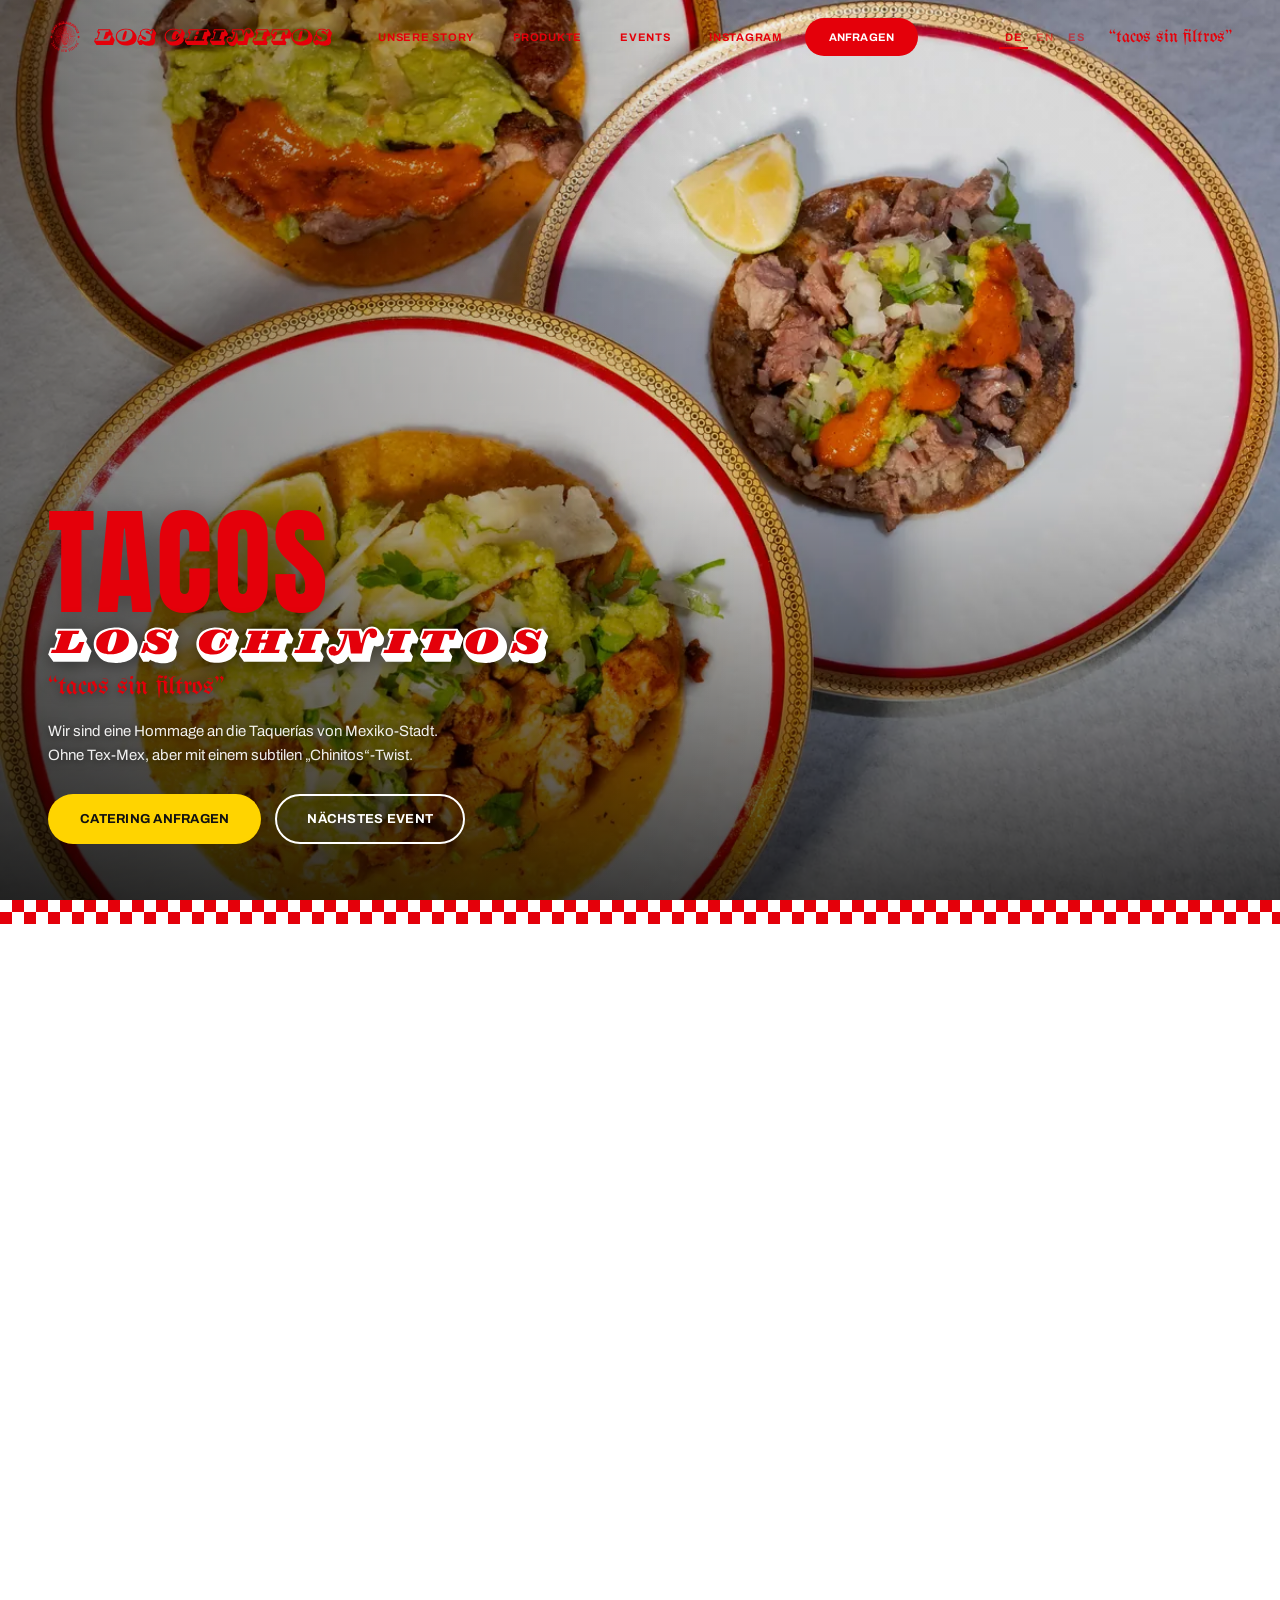
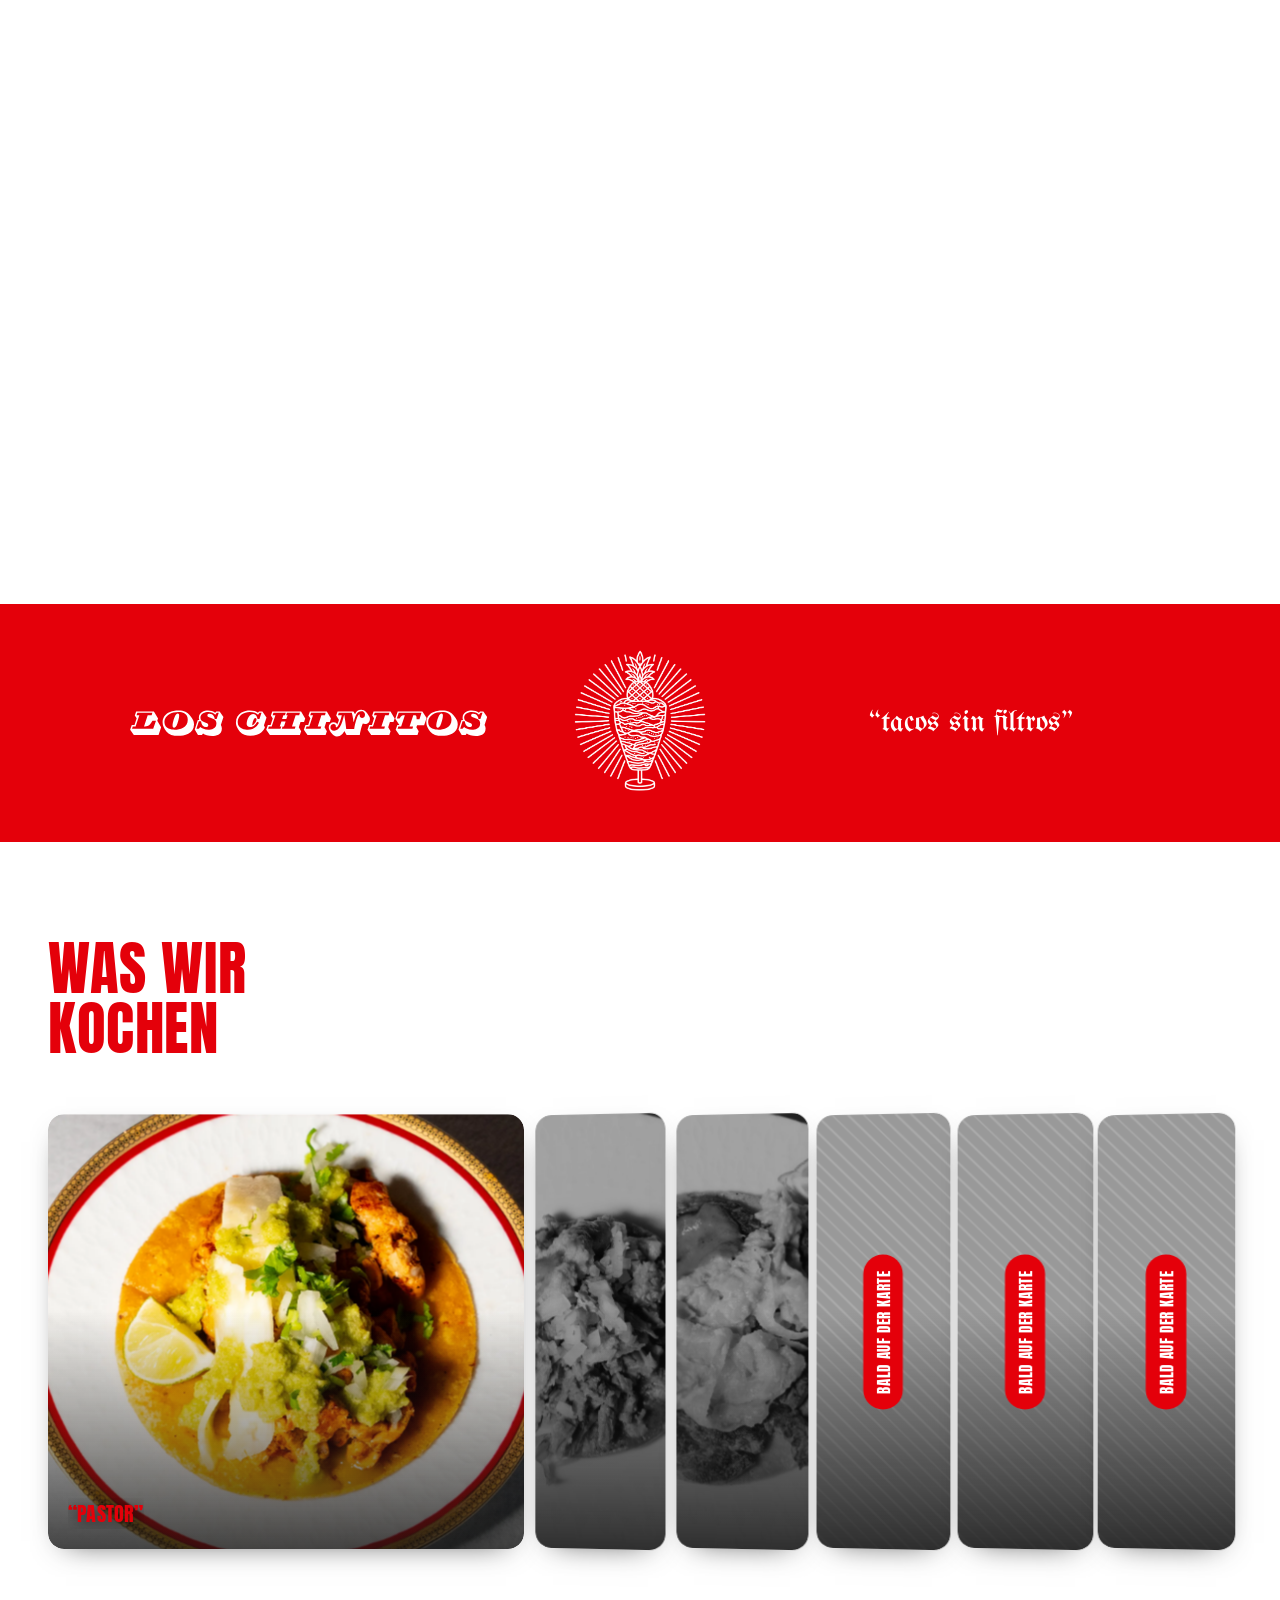
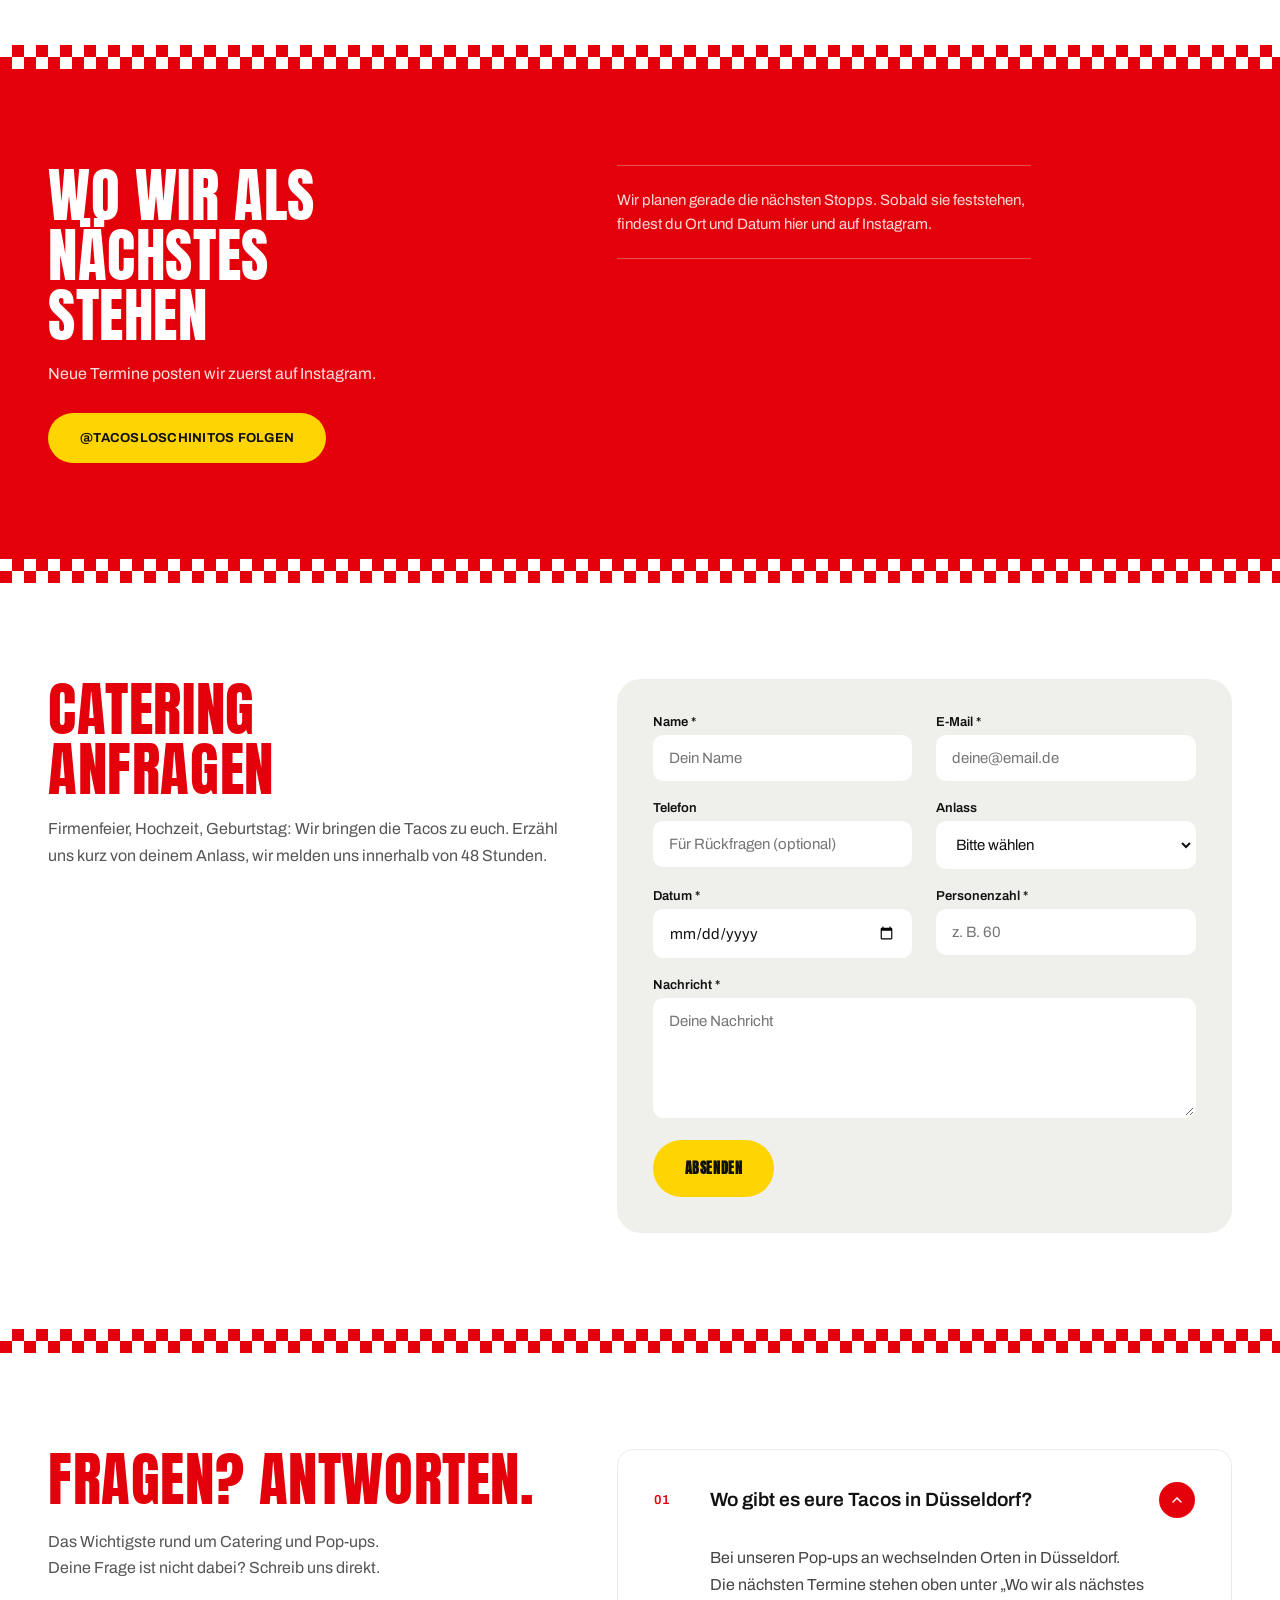
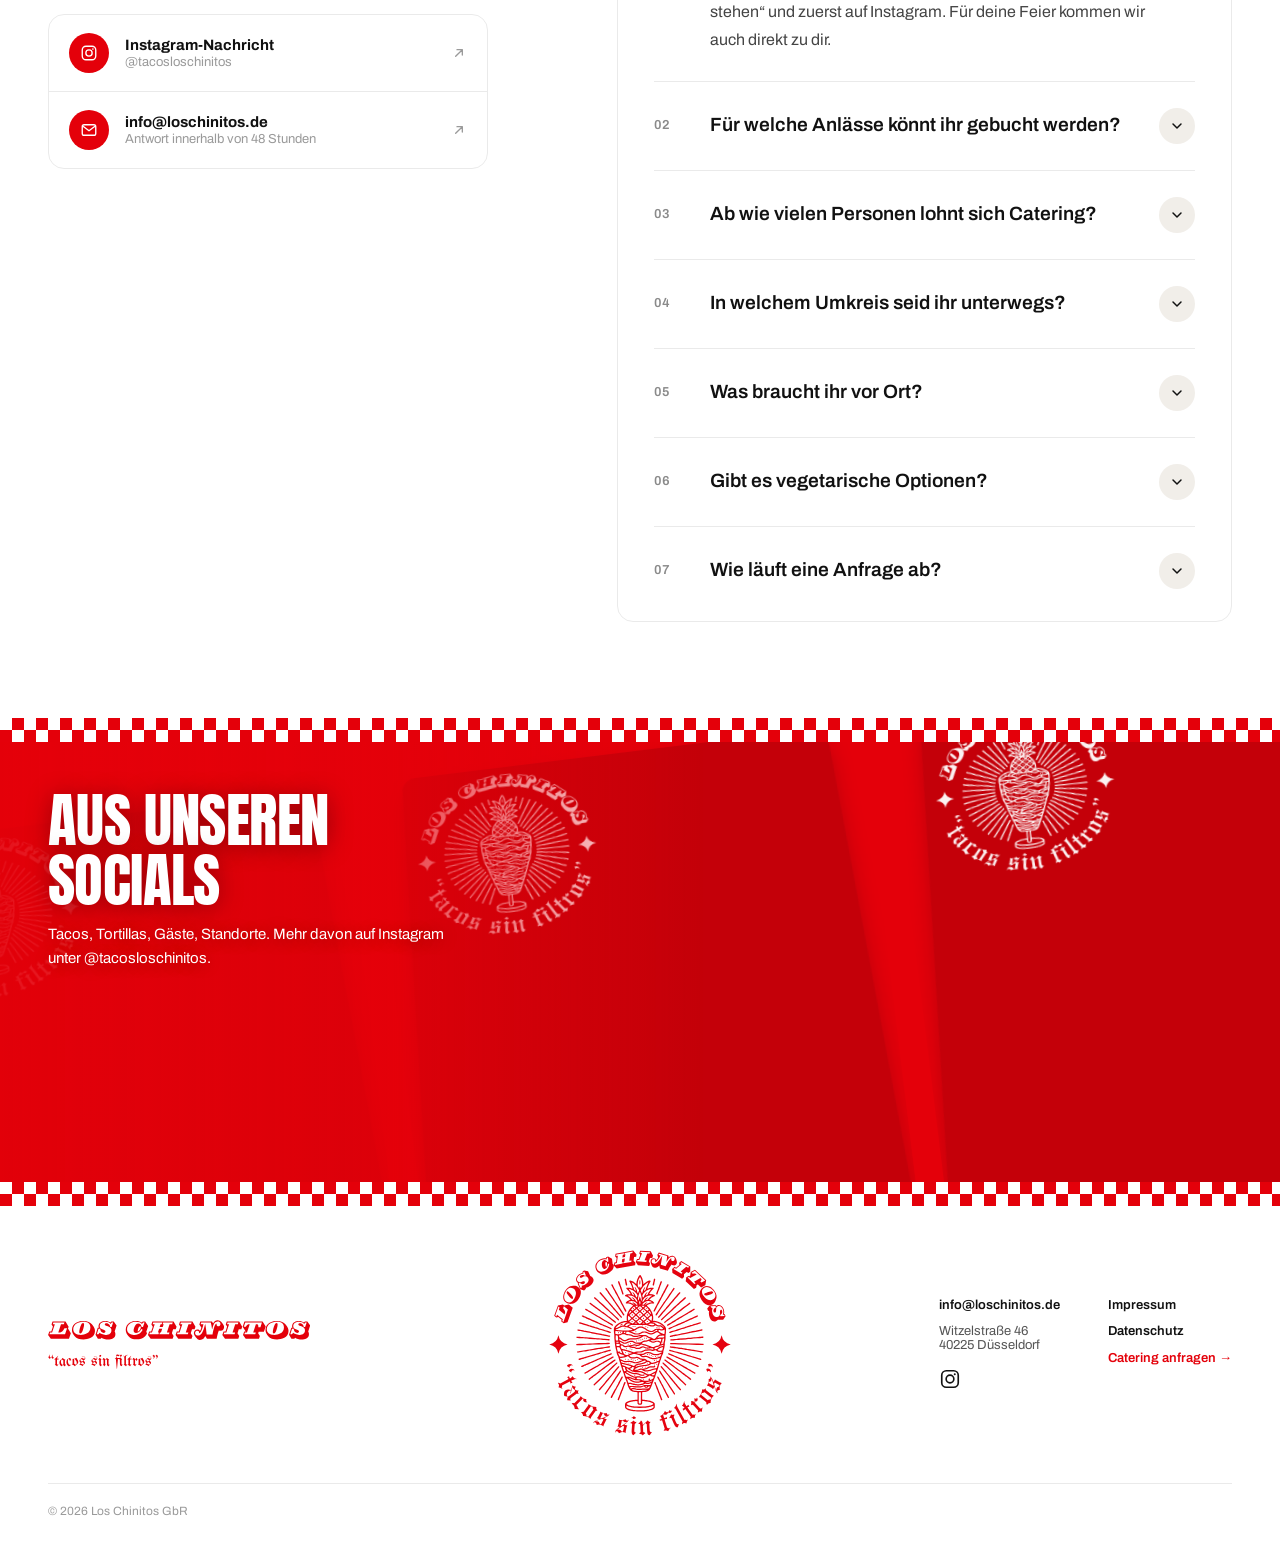
==== index.html @ fe1423bf "Taco photo hero and gallery, live events and Instagram, privacy, SEO and EN/ES pages - Hero video re" ====
<!DOCTYPE html>
<html lang="de" data-page-lang="de">
<head>
<meta charset="UTF-8" />
<meta name="viewport" content="width=device-width, initial-scale=1.0" />
<title>Tacos in Düsseldorf — Los Chinitos | Pop-ups &amp; Catering</title>
<meta name="description" content="Tacos in Düsseldorf, inspiriert von den Taquerías in Mexiko-Stadt: Los Chinitos bringt Pastor, Suadero und Ribeye Gaonera zu Pop-ups und auf deine Feier. Ohne Tex-Mex. Jetzt Catering anfragen." />

<link rel="icon" type="image/svg+xml" href="logo-icon.svg" />
<link rel="icon" type="image/png" sizes="32x32" href="favicon-32.png" />
<link rel="apple-touch-icon" sizes="180x180" href="apple-touch-icon.png" />
<meta name="theme-color" content="#E4000A" />
<link rel="canonical" href="https://loschinitos.de/" />
<link rel="alternate" hreflang="de" href="https://loschinitos.de/" />
<link rel="alternate" hreflang="en" href="https://loschinitos.de/en/" />
<link rel="alternate" hreflang="es" href="https://loschinitos.de/es/" />
<link rel="alternate" hreflang="x-default" href="https://loschinitos.de/" />

<meta property="og:type" content="website" />
<meta property="og:locale" content="de_DE" />
<meta property="og:site_name" content="Los Chinitos" />
<meta property="og:title" content="Tacos in Düsseldorf — Los Chinitos | Pop-ups &amp; Catering" />
<meta property="og:description" content="Tacos in Düsseldorf, inspiriert von den Taquerías in Mexiko-Stadt: Los Chinitos bringt Pastor, Suadero und Ribeye Gaonera zu Pop-ups und auf deine Feier. Ohne Tex-Mex. Jetzt Catering anfragen." />
<meta property="og:url" content="https://loschinitos.de/" />
<meta property="og:image" content="https://loschinitos.de/og-image.png" />
<meta property="og:image:width" content="1200" />
<meta property="og:image:height" content="630" />
<meta property="og:image:alt" content="Los Chinitos — Emblem und Schriftzug auf Rot" />
<meta name="twitter:card" content="summary_large_image" />

<link rel="stylesheet" href="css/style.css" />
<script type="application/ld+json">
{
 "@context": "https://schema.org",
 "@type": [
  "Organization",
  "FoodEstablishment"
 ],
 "@id": "https://loschinitos.de/#org",
 "name": "Los Chinitos",
 "legalName": "Los Chinitos GbR",
 "slogan": "tacos sin filtros",
 "description": "Tacos in Düsseldorf, inspiriert von den Taquerías in Mexiko-Stadt. Los Chinitos macht Taco-Pop-ups an wechselnden Orten in Düsseldorf und Catering für Firmenfeiern, Hochzeiten und Geburtstage. Ohne Tex-Mex, mit einem subtilen „Chinitos“-Twist. Auf der Karte: Tacos al Pastor, Suadero und Ribeye Gaonera.",
 "url": "https://loschinitos.de/",
 "logo": "https://loschinitos.de/logo-emblem.png",
 "image": "https://loschinitos.de/og-image.png",
 "email": "info@loschinitos.de",
 "address": {
  "@type": "PostalAddress",
  "addressLocality": "Düsseldorf",
  "addressRegion": "NRW",
  "addressCountry": "DE"
 },
 "areaServed": {
  "@type": "City",
  "name": "Düsseldorf"
 },
 "knowsAbout": [
  "Tacos",
  "Tacos al Pastor",
  "Suadero",
  "Mexikanisches Essen",
  "Mexikanisches Street Food",
  "Taco-Catering",
  "Catering in Düsseldorf"
 ],
 "sameAs": [
  "https://www.instagram.com/tacosloschinitos/"
 ],
 "founder": [
  {
   "@type": "Person",
   "name": "Linh Tuan Tran"
  },
  {
   "@type": "Person",
   "name": "Mazlum Lale"
  },
  {
   "@type": "Person",
   "name": "Thanh-Ton Pham"
  }
 ],
 "servesCuisine": [
  "Mexikanisch",
  "Tacos",
  "Street Food"
 ]
}
</script>
<script type="application/ld+json">
{
 "@context": "https://schema.org",
 "@type": "FAQPage",
 "mainEntity": [
  {
   "@type": "Question",
   "name": "Wo gibt es eure Tacos in Düsseldorf?",
   "acceptedAnswer": {
    "@type": "Answer",
    "text": "Bei unseren Pop-ups an wechselnden Orten in Düsseldorf. Die nächsten Termine stehen oben unter „Wo wir als nächstes stehen“ und zuerst auf Instagram. Für deine Feier kommen wir auch direkt zu dir."
   }
  },
  {
   "@type": "Question",
   "name": "Für welche Anlässe könnt ihr gebucht werden?",
   "acceptedAnswer": {
    "@type": "Answer",
    "text": "Firmenfeiern, Hochzeiten, Geburtstage, Festivals und private Feiern. Erzähl uns, was du planst, und wir schauen, welches Format am besten dazu passt."
   }
  },
  {
   "@type": "Question",
   "name": "Ab wie vielen Personen lohnt sich Catering?",
   "acceptedAnswer": {
    "@type": "Answer",
    "text": "Eine feste Untergrenze haben wir nicht. Ob kleine Runde oder großes Fest: Schreib uns, wie viele Gäste kommen, und wir schlagen dir das passende Format vor."
   }
  },
  {
   "@type": "Question",
   "name": "In welchem Umkreis seid ihr unterwegs?",
   "acceptedAnswer": {
    "@type": "Answer",
    "text": "Zuhause sind wir in Düsseldorf, und in der Umgebung sind wir gern dabei. Für weitere Strecken frag einfach an, dann klären wir Anfahrt und Kosten gemeinsam."
   }
  },
  {
   "@type": "Question",
   "name": "Was braucht ihr vor Ort?",
   "acceptedAnswer": {
    "@type": "Answer",
    "text": "Eine ebene Stellfläche für unseren Stand, einen Stromanschluss und Zugang für die Anlieferung. Die genauen Maße klären wir vorab mit dir."
   }
  },
  {
   "@type": "Question",
   "name": "Gibt es vegetarische Optionen?",
   "acceptedAnswer": {
    "@type": "Answer",
    "text": "Ja. Sag uns bei der Anfrage, wie viele Gäste vegetarisch essen, dann planen wir das von Anfang an mit ein."
   }
  },
  {
   "@type": "Question",
   "name": "Wie läuft eine Anfrage ab?",
   "acceptedAnswer": {
    "@type": "Answer",
    "text": "Formular ausfüllen, wir melden uns innerhalb von 48 Stunden mit Rückfragen und einem Angebot. Passt alles, bestätigen wir den Termin schriftlich."
   }
  }
 ]
}
</script>
</head>
<body id="top">

<div class="loading-wall" id="loading-wall" aria-hidden="true">
  <div class="panel panel-left"></div>
  <div class="panel panel-right"></div>
  <img class="loading-logo" src="logo-icon.svg" alt="" />
</div>
<script>
  (function () {
    try {
      if (sessionStorage.getItem('lc-nav-home') === '1') {
        document.getElementById('loading-wall').classList.add('is-closed');
        sessionStorage.removeItem('lc-nav-home');
        window.__lcRevealWall = true;
      }
    } catch (e) { /* noop */ }
  })();
</script>

<header class="nav" id="site-nav">
  <div class="nav-inner">
    <a href="#top" class="nav-brand" aria-label="Los Chinitos — nach oben" data-i18n-aria-label="nav.toTop">
      <img class="logo-icon" src="logo-icon.svg" alt="" />
      <img class="logo-wordmark" src="logo-wordmark.svg" alt="Los Chinitos" />
    </a>

    <div class="nav-center">
      <ul class="nav-links">
        <li><a href="#story" data-i18n="nav.story">Unsere Story</a></li>
        <li><a href="#produkte" data-i18n="nav.products">Produkte</a></li>
        <li><a href="#events" data-i18n="nav.events">Events</a></li>
        <li><a href="https://www.instagram.com/tacosloschinitos/" target="_blank" rel="noopener">Instagram</a></li>
      </ul>

      <div class="nav-cta">
        <a href="#anfragen" class="btn btn-anfragen" data-i18n="nav.cta">Anfragen</a>
      </div>
    </div>

    <div class="nav-right">
      <div class="lang-switch hide-on-mobile" role="group" aria-label="Sprache" data-i18n-aria-label="lang.label">
        <button type="button" data-lang="de" aria-pressed="true">DE</button>
        <button type="button" data-lang="en" aria-pressed="false">EN</button>
        <button type="button" data-lang="es" aria-pressed="false">ES</button>
      </div>
      <span class="nav-tagline script-tag quoted">tacos sin filtros</span>
      <button class="nav-toggle" aria-label="Menü öffnen" data-i18n-aria-label="nav.menuOpen" aria-expanded="false">
        <span></span><span></span><span></span>
      </button>
    </div>
  </div>

  <nav class="nav-mobile-panel" aria-label="Mobile Navigation" data-i18n-aria-label="nav.mobile">
    <a href="#story" data-i18n="nav.story">Unsere Story</a>
    <a href="#produkte" data-i18n="nav.products">Produkte</a>
    <a href="#events" data-i18n="nav.events">Events</a>
    <a href="https://www.instagram.com/tacosloschinitos/" target="_blank" rel="noopener">Instagram</a>
    <a href="#anfragen" class="btn btn-white" data-i18n="nav.cta">Anfragen</a>
    <div class="lang-switch" role="group" aria-label="Sprache" data-i18n-aria-label="lang.label">
      <button type="button" data-lang="de" aria-pressed="true">DE</button>
      <button type="button" data-lang="en" aria-pressed="false">EN</button>
      <button type="button" data-lang="es" aria-pressed="false">ES</button>
    </div>
  </nav>
</header>

<!-- ============ HERO ============ -->
<section class="hero" id="hero">
  <picture>
    <source media="(max-width: 700px)" srcset="hero-tacos-mobile.webp" />
    <img class="hero-media" src="hero-tacos.webp" alt="Drei Tacos von oben auf Porzellantellern mit rotem Rand: Taco al Pastor, Ribeye Gaonera und Suadero mit Zwiebeln, Koriander, Salsa und Limette – Los Chinitos, Tacos aus Düsseldorf" data-i18n-alt="img.hero" width="2400" height="1350" fetchpriority="high" />
  </picture>
  <div class="hero-scrim"></div>
  <div class="hero-inner">
    <div class="hero-card">
      <!-- one H1 = "Tacos – Los Chinitos": headline word + wordmark, same look as before -->
      <h1 class="hero-title"><span class="hero-title-main">TACOS</span><img class="hero-wordmark" src="logo-wordmark-inverse.svg" alt="– Los Chinitos" /></h1>
      <span class="hero-tagline script-tag quoted">tacos sin filtros</span>
      <p data-i18n="hero.text">Wir sind eine Hommage an die Taquerías von Mexiko-Stadt. Ohne Tex-Mex, aber mit einem subtilen „Chinitos“-Twist.</p>
      <div class="hero-actions">
        <a href="#anfragen" class="btn btn-yellow" data-i18n="hero.ctaCatering">Catering anfragen</a>
        <a href="#events" class="btn btn-outline-white" data-i18n="hero.ctaEvent">Nächstes Event</a>
      </div>
    </div>
  </div>
</section>

<div id="story" class="divider" role="presentation"></div>

<!-- ============ STORY ============ -->
<div id="story-container">
  <div id="story-sticky">
    <div class="story-inner">
      <div class="story-grid">

        <div class="story-badge-slot">
          <div class="story-badge" data-badge="left">
            <div class="story-badge-inner">
              <div class="story-badge-pulse">
                <img src="logo-rays.svg" alt="" />
                <img src="logo-trompo.svg" alt="" />
              </div>
              <img src="logo-ring.svg" alt="" class="story-badge-ring cw" />
            </div>
          </div>
          <div class="story-text" data-story="left">
            <h2 data-i18n="story.leftH">Es fing nicht mit einem Businessplan an</h2>
            <p data-i18n="story.leftP">Angefangen hat alles in der Hauptstadt Mexikos, Ciudad de México. An einem Montagmittag im Mercado de La Merced. Mit je drei Tacos al Pastor. Schon der erste Biss hat uns so überzeugt, dass wir ihn unbedingt mit euch teilen wollten.</p>
          </div>
        </div>

        <div class="story-img-block" data-story="img">
          <img src="founders-story.webp" loading="lazy" decoding="async" width="1600" height="2000" alt="Die drei Gründer von Los Chinitos, Toni, Linh und Mato, vor einem roten Strahlenkranz mit dem Schriftzug „We are Los Chinitos“" data-i18n-alt="story.imgAlt" />
          <div class="story-names">
            <span class="quoted">TONI</span>
            <span class="quoted">LINH</span>
            <span class="quoted">MATO</span>
          </div>
        </div>

        <div class="story-badge-slot">
          <div class="story-badge" data-badge="right">
            <div class="story-badge-inner">
              <div class="story-badge-pulse">
                <img src="logo-rays.svg" alt="" />
                <img src="logo-trompo.svg" alt="" />
              </div>
              <img src="logo-ring.svg" alt="" class="story-badge-ring ccw" />
            </div>
          </div>
          <div class="story-text" data-story="right">
            <h2 data-i18n-html="story.rightH">In dieser Stadt nannten sie uns <span class="quoted">CHINITOS</span></h2>
            <p data-i18n="story.rightP1">Personen mit ostasiatischen Zügen werden von Mexikanern oft scherzhaft „Chinitos“ genannt. Das ist nicht als Front, sondern vielmehr als Neckerei gedacht, quasi ein Zeichen der Zugehörigkeit. Aus Chinito wurde „compa“ und aus „compa“ wurde „hermano“.</p>
            <p data-i18n="story.rightP2">Auf unseren Reisen durch Mexiko haben wir nicht nur mega viel über Tacos gelernt, sondern wurden immer herzlich empfangen, das uns bis heute positiv geprägt hat. Genau diese Herzlichkeit möchten wir euch in Form unserer Tacos weitergeben.</p>
          </div>
        </div>

      </div>
    </div>
  </div>
</div>

<!-- ============ BRAND BAND ============ -->
<section class="brand-band">
  <div class="container">
    <div class="brand-band-item wordmark">
      <img src="logo-wordmark.svg" alt="Los Chinitos" loading="lazy" />
    </div>
    <div class="brand-band-item emblem">
      <img src="logo-emblem.webp" width="480" height="511" alt="Emblem von Los Chinitos: ein Trompo mit Ananas im Strahlenkranz" data-i18n-alt="img.emblem" loading="lazy" />
    </div>
    <div class="brand-band-item tagline-item">
      <span class="script-tag quoted">tacos sin filtros</span>
    </div>
  </div>
</section>

<!-- ============ PRODUKTE ============ -->
<section class="section-pad" id="produkte">
  <div class="container">
    <div class="produkte-intro">
      <h2 data-i18n-html="products.h">Was wir<br />kochen</h2>
    </div>

    <div class="accordion-gallery" role="list" aria-label="Unsere Karte" data-i18n-aria-label="products.galleryAria"
         data-default-index="0" data-expand-ratio="0.42" data-parallax="0.5" data-tilt="8" data-trigger="hover">
      <div class="ag-panel" role="listitem" tabindex="0" aria-label="Pastor">
        <span class="ag-panel__frame">
          <span class="ag-panel__media"><img src="taco_pastor.webp" alt="Taco al Pastor von Los Chinitos: mariniertes Fleisch auf Maistortilla mit Zwiebeln, Koriander, grüner Salsa und Limette" data-i18n-alt="img.pastor" loading="lazy" draggable="false" /></span>
          <span class="ag-panel__overlay" aria-hidden="true"></span>
          <span class="ag-panel__dim" aria-hidden="true"></span>
        </span>
        <span class="ag-panel__label" aria-hidden="true"><span class="ag-panel__text quoted">Pastor</span></span>
      </div>
      <div class="ag-panel" role="listitem" tabindex="0" aria-label="Suadero">
        <span class="ag-panel__frame">
          <span class="ag-panel__media"><img src="taco_suadero.webp" alt="Taco de Suadero von Los Chinitos: zartes, fein geschnittenes Rindfleisch auf Maistortilla mit Zwiebeln, Koriander, Salsa und Limette" data-i18n-alt="img.suadero" loading="lazy" draggable="false" /></span>
          <span class="ag-panel__overlay" aria-hidden="true"></span>
          <span class="ag-panel__dim" aria-hidden="true"></span>
        </span>
        <span class="ag-panel__label" aria-hidden="true"><span class="ag-panel__text quoted">Suadero</span></span>
      </div>
      <div class="ag-panel" role="listitem" tabindex="0" aria-label="Ribeye Gaonera">
        <span class="ag-panel__frame">
          <span class="ag-panel__media"><img src="taco_ribeye.webp" alt="Taco de Ribeye Gaonera von Los Chinitos: Ribeye-Steak auf Maistortilla mit Guacamole, Salsa roja, gerösteten Zwiebeln und Limette" data-i18n-alt="img.ribeye" loading="lazy" draggable="false" /></span>
          <span class="ag-panel__overlay" aria-hidden="true"></span>
          <span class="ag-panel__dim" aria-hidden="true"></span>
        </span>
        <span class="ag-panel__label" aria-hidden="true"><span class="ag-panel__text quoted">Ribeye Gaonera</span></span>
      </div>
      <div class="ag-panel ag-panel--placeholder" role="listitem" tabindex="0" aria-label="Hongos al Ajillo">
        <span class="ag-panel__frame">
          <span class="ag-panel__media placeholder-fill"></span>
          <span class="ag-panel__soon" data-i18n="products.soon">Bald auf der Karte</span>
          <span class="ag-panel__overlay" aria-hidden="true"></span>
          <span class="ag-panel__dim" aria-hidden="true"></span>
        </span>
        <span class="ag-panel__label" aria-hidden="true"><span class="ag-panel__text quoted">Hongos al Ajillo</span></span>
      </div>
      <div class="ag-panel ag-panel--placeholder" role="listitem" tabindex="0" aria-label="Quesadilla">
        <span class="ag-panel__frame">
          <span class="ag-panel__media placeholder-fill"></span>
          <span class="ag-panel__soon" data-i18n="products.soon">Bald auf der Karte</span>
          <span class="ag-panel__overlay" aria-hidden="true"></span>
          <span class="ag-panel__dim" aria-hidden="true"></span>
        </span>
        <span class="ag-panel__label" aria-hidden="true"><span class="ag-panel__text quoted">Quesadilla</span></span>
      </div>
      <div class="ag-panel ag-panel--placeholder" role="listitem" tabindex="0" aria-label="Salsas">
        <span class="ag-panel__frame">
          <span class="ag-panel__media placeholder-fill"></span>
          <span class="ag-panel__soon" data-i18n="products.soon">Bald auf der Karte</span>
          <span class="ag-panel__overlay" aria-hidden="true"></span>
          <span class="ag-panel__dim" aria-hidden="true"></span>
        </span>
        <span class="ag-panel__label" aria-hidden="true"><span class="ag-panel__text quoted">Salsas</span></span>
      </div>
    </div>
  </div>
</section>

<div class="divider" role="presentation"></div>

<!-- ============ EVENTS ============ -->
<section class="events-section section-pad" id="events">
  <div class="container">
    <div class="events-grid">
      <div class="events-left">
        <h2 data-i18n-html="events.h">Wo wir als<br />nächstes<br />stehen</h2>
        <p data-i18n="events.p">Neue Termine posten wir zuerst auf Instagram.</p>
        <a href="https://www.instagram.com/tacosloschinitos/" target="_blank" rel="noopener" class="btn btn-yellow" data-i18n="events.follow">@tacosloschinitos folgen</a>
      </div>

      <div class="events-right" id="events-list" aria-live="polite">
        <p class="events-empty" data-i18n="events.empty">Wir planen gerade die nächsten Stopps. Sobald sie feststehen, findest du Ort und Datum hier und auf Instagram.</p>
      </div>
    </div>
  </div>
</section>

<div class="divider" role="presentation"></div>

<!-- ============ ANFRAGEN ============ -->
<section class="section-pad" id="anfragen">
  <div class="container">
    <div class="anfragen-grid">
      <div class="anfragen-left">
        <h2 data-i18n-html="inquiry.h">Catering<br />anfragen</h2>
        <p data-i18n="inquiry.p">Firmenfeier, Hochzeit, Geburtstag: Wir bringen die Tacos zu euch. Erzähl uns kurz von deinem Anlass, wir melden uns innerhalb von 48 Stunden.</p>
      </div>

      <div class="form-card">
        <form id="anfragen-form" name="catering" method="POST" action="/danke.html" data-netlify="true" netlify-honeypot="_gotcha" novalidate>
          <input type="hidden" name="form-name" value="catering" />
          <input type="text" name="_gotcha" style="position:absolute; left:-9999px" tabindex="-1" autocomplete="off" aria-hidden="true" />
          <div class="form-grid">
            <div class="form-field">
              <label for="f-name" data-i18n="form.name">Name *</label>
              <input type="text" id="f-name" name="name" placeholder="Dein Name" data-i18n-placeholder="form.namePh" required />
              <span class="form-error" data-i18n="form.nameErr">Bitte gib deinen Namen an.</span>
            </div>

            <div class="form-field">
              <label for="f-email" data-i18n="form.email">E-Mail *</label>
              <input type="email" id="f-email" name="email" placeholder="deine@email.de" data-i18n-placeholder="form.emailPh" autocomplete="email" required />
              <span class="form-error" data-i18n="form.emailErr">Bitte gib eine gültige E-Mail-Adresse an.</span>
            </div>

            <div class="form-field">
              <label for="f-telefon" data-i18n="form.phone">Telefon</label>
              <input type="tel" id="f-telefon" name="telefon" placeholder="Für Rückfragen (optional)" data-i18n-placeholder="form.phonePh" autocomplete="tel" />
            </div>

            <div class="form-field">
              <label for="f-anlass" data-i18n="form.occasion">Anlass</label>
              <select id="f-anlass" name="anlass">
                <option value="" data-i18n="form.select">Bitte wählen</option>
                <option value="Firmenfeier" data-i18n="form.optCompany">Firmenfeier</option>
                <option value="Hochzeit" data-i18n="form.optWedding">Hochzeit</option>
                <option value="Geburtstag" data-i18n="form.optBirthday">Geburtstag</option>
                <option value="Sonstiges" data-i18n="form.optOther">Sonstiges</option>
              </select>
            </div>

            <div class="form-field">
              <label for="f-datum" data-i18n="form.date">Datum *</label>
              <input type="date" id="f-datum" name="datum" required />
              <span class="form-error" data-i18n="form.dateErr">Bitte wähle ein Datum.</span>
            </div>

            <div class="form-field">
              <label for="f-personen" data-i18n="form.guests">Personenzahl *</label>
              <input type="number" id="f-personen" name="personen" min="1" placeholder="z. B. 60" data-i18n-placeholder="form.guestsPh" required />
              <span class="form-error" data-i18n="form.guestsErr">Bitte gib die Personenzahl an.</span>
            </div>

            <div class="form-field full">
              <label for="f-nachricht" data-i18n="form.message">Nachricht *</label>
              <textarea id="f-nachricht" name="nachricht" placeholder="Deine Nachricht" data-i18n-placeholder="form.messagePh" required></textarea>
              <span class="form-error" data-i18n="form.messageErr">Bitte schreib uns kurz, worum es geht.</span>
            </div>
          </div>

          <p class="form-summary" data-i18n="form.summary">Bitte fülle die markierten Felder aus.</p>

          <div class="form-footer">
            <button type="submit" class="btn btn-yellow" data-i18n="form.submit">Absenden</button>
            <span class="form-status"></span>
          </div>
        </form>
      </div>
    </div>
  </div>
</section>

<div class="divider" role="presentation"></div>

<!-- ============ FAQ ============ -->
<section class="section-pad" id="faq">
  <div class="container faq-grid">
    <div class="faq-intro">
      <h2 data-i18n="faq.h">Fragen? Antworten.</h2>
      <p class="faq-lead" data-i18n="faq.intro">Das Wichtigste rund um Catering und Pop-ups. Deine Frage ist nicht dabei? Schreib uns direkt.</p>

      <div class="faq-contacts">
        <a class="faq-contact" href="https://ig.me/m/tacosloschinitos" target="_blank" rel="noopener">
          <span class="faq-contact-icon" aria-hidden="true"><svg viewBox="0 0 24 24" width="18" height="18" fill="none" stroke="currentColor" stroke-width="1.8"><rect x="3" y="3" width="18" height="18" rx="5"/><circle cx="12" cy="12" r="4.2"/><circle cx="17.2" cy="6.8" r="1.1" fill="currentColor" stroke="none"/></svg></span>
          <span class="faq-contact-text"><strong data-i18n="faq.igTitle">Instagram-Nachricht</strong><span data-i18n="faq.igSub">@tacosloschinitos</span></span>
          <svg class="faq-contact-arrow" viewBox="0 0 24 24" width="16" height="16" fill="none" stroke="currentColor" stroke-width="2" stroke-linecap="round" stroke-linejoin="round" aria-hidden="true"><path d="M7 17L17 7M9 7h8v8"/></svg>
        </a>
        <a class="faq-contact" href="mailto:info@loschinitos.de">
          <span class="faq-contact-icon" aria-hidden="true"><svg viewBox="0 0 24 24" width="18" height="18" fill="none" stroke="currentColor" stroke-width="1.8" stroke-linejoin="round"><rect x="3" y="5" width="18" height="14" rx="2.5"/><path d="M4 7l8 6 8-6"/></svg></span>
          <span class="faq-contact-text"><strong>info@loschinitos.de</strong><span data-i18n="faq.mailSub">Antwort innerhalb von 48 Stunden</span></span>
          <svg class="faq-contact-arrow" viewBox="0 0 24 24" width="16" height="16" fill="none" stroke="currentColor" stroke-width="2" stroke-linecap="round" stroke-linejoin="round" aria-hidden="true"><path d="M7 17L17 7M9 7h8v8"/></svg>
        </a>
      </div>
    </div>

    <div class="faq-list">
      <div class="faq-item is-open">
        <h3 class="faq-q">
          <button type="button" id="faq-q1" aria-expanded="true" aria-controls="faq-a1">
            <span class="faq-num" aria-hidden="true">01</span>
            <span class="faq-q-text" data-i18n="faq.q1">Wo gibt es eure Tacos in Düsseldorf?</span>
            <span class="faq-toggle" aria-hidden="true"><svg viewBox="0 0 24 24" width="16" height="16" fill="none" stroke="currentColor" stroke-width="2.2" stroke-linecap="round" stroke-linejoin="round"><path d="M6 9l6 6 6-6"/></svg></span>
          </button>
        </h3>
        <div class="faq-a" id="faq-a1" role="region" aria-labelledby="faq-q1">
          <div class="faq-a-inner"><p data-i18n="faq.a1">Bei unseren Pop-ups an wechselnden Orten in Düsseldorf. Die nächsten Termine stehen oben unter „Wo wir als nächstes stehen“ und zuerst auf Instagram. Für deine Feier kommen wir auch direkt zu dir.</p></div>
        </div>
      </div>
      <div class="faq-item">
        <h3 class="faq-q">
          <button type="button" id="faq-q2" aria-expanded="false" aria-controls="faq-a2">
            <span class="faq-num" aria-hidden="true">02</span>
            <span class="faq-q-text" data-i18n="faq.q2">Für welche Anlässe könnt ihr gebucht werden?</span>
            <span class="faq-toggle" aria-hidden="true"><svg viewBox="0 0 24 24" width="16" height="16" fill="none" stroke="currentColor" stroke-width="2.2" stroke-linecap="round" stroke-linejoin="round"><path d="M6 9l6 6 6-6"/></svg></span>
          </button>
        </h3>
        <div class="faq-a" id="faq-a2" role="region" aria-labelledby="faq-q2">
          <div class="faq-a-inner"><p data-i18n="faq.a2">Firmenfeiern, Hochzeiten, Geburtstage, Festivals und private Feiern. Erzähl uns, was du planst, und wir schauen, welches Format am besten dazu passt.</p></div>
        </div>
      </div>
      <div class="faq-item">
        <h3 class="faq-q">
          <button type="button" id="faq-q3" aria-expanded="false" aria-controls="faq-a3">
            <span class="faq-num" aria-hidden="true">03</span>
            <span class="faq-q-text" data-i18n="faq.q3">Ab wie vielen Personen lohnt sich Catering?</span>
            <span class="faq-toggle" aria-hidden="true"><svg viewBox="0 0 24 24" width="16" height="16" fill="none" stroke="currentColor" stroke-width="2.2" stroke-linecap="round" stroke-linejoin="round"><path d="M6 9l6 6 6-6"/></svg></span>
          </button>
        </h3>
        <div class="faq-a" id="faq-a3" role="region" aria-labelledby="faq-q3">
          <div class="faq-a-inner"><p data-i18n="faq.a3">Eine feste Untergrenze haben wir nicht. Ob kleine Runde oder großes Fest: Schreib uns, wie viele Gäste kommen, und wir schlagen dir das passende Format vor.</p></div>
        </div>
      </div>
      <div class="faq-item">
        <h3 class="faq-q">
          <button type="button" id="faq-q4" aria-expanded="false" aria-controls="faq-a4">
            <span class="faq-num" aria-hidden="true">04</span>
            <span class="faq-q-text" data-i18n="faq.q4">In welchem Umkreis seid ihr unterwegs?</span>
            <span class="faq-toggle" aria-hidden="true"><svg viewBox="0 0 24 24" width="16" height="16" fill="none" stroke="currentColor" stroke-width="2.2" stroke-linecap="round" stroke-linejoin="round"><path d="M6 9l6 6 6-6"/></svg></span>
          </button>
        </h3>
        <div class="faq-a" id="faq-a4" role="region" aria-labelledby="faq-q4">
          <div class="faq-a-inner"><p data-i18n="faq.a4">Zuhause sind wir in Düsseldorf, und in der Umgebung sind wir gern dabei. Für weitere Strecken frag einfach an, dann klären wir Anfahrt und Kosten gemeinsam.</p></div>
        </div>
      </div>
      <div class="faq-item">
        <h3 class="faq-q">
          <button type="button" id="faq-q5" aria-expanded="false" aria-controls="faq-a5">
            <span class="faq-num" aria-hidden="true">05</span>
            <span class="faq-q-text" data-i18n="faq.q5">Was braucht ihr vor Ort?</span>
            <span class="faq-toggle" aria-hidden="true"><svg viewBox="0 0 24 24" width="16" height="16" fill="none" stroke="currentColor" stroke-width="2.2" stroke-linecap="round" stroke-linejoin="round"><path d="M6 9l6 6 6-6"/></svg></span>
          </button>
        </h3>
        <div class="faq-a" id="faq-a5" role="region" aria-labelledby="faq-q5">
          <div class="faq-a-inner"><p data-i18n="faq.a5">Eine ebene Stellfläche für unseren Stand, einen Stromanschluss und Zugang für die Anlieferung. Die genauen Maße klären wir vorab mit dir.</p></div>
        </div>
      </div>
      <div class="faq-item">
        <h3 class="faq-q">
          <button type="button" id="faq-q6" aria-expanded="false" aria-controls="faq-a6">
            <span class="faq-num" aria-hidden="true">06</span>
            <span class="faq-q-text" data-i18n="faq.q6">Gibt es vegetarische Optionen?</span>
            <span class="faq-toggle" aria-hidden="true"><svg viewBox="0 0 24 24" width="16" height="16" fill="none" stroke="currentColor" stroke-width="2.2" stroke-linecap="round" stroke-linejoin="round"><path d="M6 9l6 6 6-6"/></svg></span>
          </button>
        </h3>
        <div class="faq-a" id="faq-a6" role="region" aria-labelledby="faq-q6">
          <div class="faq-a-inner"><p data-i18n="faq.a6">Ja. Sag uns bei der Anfrage, wie viele Gäste vegetarisch essen, dann planen wir das von Anfang an mit ein.</p></div>
        </div>
      </div>
      <div class="faq-item">
        <h3 class="faq-q">
          <button type="button" id="faq-q7" aria-expanded="false" aria-controls="faq-a7">
            <span class="faq-num" aria-hidden="true">07</span>
            <span class="faq-q-text" data-i18n="faq.q7">Wie läuft eine Anfrage ab?</span>
            <span class="faq-toggle" aria-hidden="true"><svg viewBox="0 0 24 24" width="16" height="16" fill="none" stroke="currentColor" stroke-width="2.2" stroke-linecap="round" stroke-linejoin="round"><path d="M6 9l6 6 6-6"/></svg></span>
          </button>
        </h3>
        <div class="faq-a" id="faq-a7" role="region" aria-labelledby="faq-q7">
          <div class="faq-a-inner"><p data-i18n="faq.a7">Formular ausfüllen, wir melden uns innerhalb von 48 Stunden mit Rückfragen und einem Angebot. Passt alles, bestätigen wir den Termin schriftlich.</p></div>
        </div>
      </div>
    </div>
  </div>
</section>

<div class="divider" role="presentation"></div>

<!-- ============ SOCIAL WALL ============ -->
<section class="social-wall-section">
  <div class="social-wall">
    <div class="social-col">
      <div class="social-track" style="animation:lc-scroll-up 26s linear infinite;animation-delay:-4s">
        <div class="social-tile"><span>IG 01</span></div>
        <div class="social-tile"><span>IG 02</span></div>
        <div class="social-tile"><span>IG 03</span></div>
        <div class="social-tile"><span>IG 04</span></div>
        <div class="social-tile"><span>IG 05</span></div>
        <div class="social-tile"><span>IG 06</span></div>
      </div>
    </div>
    <div class="social-col">
      <div class="social-track" style="animation:lc-scroll-down 32s linear infinite;animation-delay:-12s">
        <div class="social-tile"><span>IG 07</span></div>
        <div class="social-tile"><span>IG 08</span></div>
        <div class="social-tile"><span>IG 09</span></div>
        <div class="social-tile"><span>IG 01</span></div>
        <div class="social-tile"><span>IG 02</span></div>
        <div class="social-tile"><span>IG 03</span></div>
      </div>
    </div>
    <div class="social-col">
      <div class="social-track" style="animation:lc-scroll-up 29s linear infinite;animation-delay:-18s">
        <div class="social-tile"><span>IG 04</span></div>
        <div class="social-tile"><span>IG 05</span></div>
        <div class="social-tile"><span>IG 06</span></div>
        <div class="social-tile"><span>IG 07</span></div>
        <div class="social-tile"><span>IG 08</span></div>
        <div class="social-tile"><span>IG 09</span></div>
      </div>
    </div>
  </div>

  <div class="social-wall-copy">
    <h2 data-i18n-html="social.h">Aus unseren<br />socials</h2>
    <p data-i18n="social.p">Tacos, Tortillas, Gäste, Standorte. Mehr davon auf Instagram unter @tacosloschinitos.</p>
  </div>
</section>

<div class="divider" role="presentation"></div>

<!-- ============ FOOTER ============ -->
<footer class="site-footer">
  <div class="container">
    <div class="footer-top">
      <div class="footer-brand">
        <img class="logo-wordmark" src="logo-wordmark.svg" alt="Los Chinitos" />
        <span class="script-tag quoted">tacos sin filtros</span>
      </div>

      <div class="footer-emblem">
        <img class="logo-icon" src="logo-icon.svg" alt="" />
      </div>

      <div class="footer-cols">
        <div class="footer-col">
          <a href="mailto:info@loschinitos.de">info@loschinitos.de</a>
          <span>Witzelstraße 46<br />40225 Düsseldorf</span>
          <a class="footer-social" href="https://www.instagram.com/tacosloschinitos/" target="_blank" rel="noopener" aria-label="Instagram">
            <svg width="22" height="22" viewBox="0 0 24 24" fill="none" stroke="currentColor" stroke-width="1.8"><rect x="3" y="3" width="18" height="18" rx="5"/><circle cx="12" cy="12" r="4.2"/><circle cx="17.2" cy="6.8" r="1.1" fill="currentColor" stroke="none"/></svg>
          </a>
        </div>
        <div class="footer-col">
          <a href="impressum.html" data-i18n="footer.imprint">Impressum</a>
          <a href="datenschutz.html" data-i18n="footer.privacy">Datenschutz</a>
          <a href="datenschutz.html" data-consent-open hidden data-i18n="footer.consent">Cookie-Einstellungen</a>
          <a href="#anfragen" class="is-accent" data-i18n="footer.cta">Catering anfragen →</a>
        </div>
      </div>
    </div>

    <div class="footer-divider"></div>
    <p class="footer-bottom">© <span data-year>2026</span> Los Chinitos GbR</p>
  </div>
</footer>

<script src="js/i18n.js"></script>
<script src="js/main.js"></script>
<script src="js/consent.js"></script>
<script src="js/live-data.js"></script>
<script src="js/faq.js"></script>
<script>
// ===== GRÜNDERSTORY scroll-pin math =====
// Sequential choreography: image arrives, THEN (only once it has fully
// arrived) the left text arrives and holds, THEN (only once left has fully
// arrived) the right text arrives and holds — nothing moves at the same time
// as anything else. At the very end both texts fade fully to 0 first, and
// only once they are completely invisible does the badge opacity start
// rising — never simultaneously, so the badge can never show through text.
// The scroll handler is rAF-throttled so it does at most one DOM read/write
// pass per animation frame no matter how many native scroll events fire —
// this is what removes the stutter on fast/trackpad scrolling.
// On screens <=768px it does nothing (CSS above switches #story-sticky to a
// normal static stacked block instead).
(function () {
  var container = document.getElementById('story-container');
  var img = document.querySelector('[data-story="img"]');
  var left = document.querySelector('[data-story="left"]');
  var right = document.querySelector('[data-story="right"]');
  var leftBadge = document.querySelector('[data-badge="left"]');
  var rightBadge = document.querySelector('[data-badge="right"]');

  function clamp01(v) { return Math.max(0, Math.min(1, v)); }
  function ease(t) { return t * t * (3 - 2 * t); } // smoothstep

  function resetMobile() {
    [img, left, right].forEach(function (el) {
      if (!el) return;
      el.style.transform = 'none';
      el.style.opacity = '';
    });
  }

  function applyProgress(progress) {
    // 1) image arrives
    var pImg = clamp01(progress / 0.18);
    // 2) only then does the left text arrive — it then holds in place
    var pLeft = clamp01((progress - 0.20) / 0.20);
    // 3) only once left has arrived does the right text start moving
    var pRight = clamp01((progress - 0.55) / 0.20);
    // 4) closing beat, strictly sequential — no simultaneous opacity so the
    // badge can never show through the text: first both texts fade fully
    // to 0, and only once they are completely gone does the badge opacity
    // start rising from 0.
    var pTextOut = clamp01((progress - 0.85) / 0.08);
    var pBadgeIn = clamp01((progress - 0.93) / 0.07);
    var textOpacity = 1 - ease(pTextOut);
    var badgeIn = ease(pBadgeIn);

    if (img) img.style.transform = 'translateY(' + ((1 - ease(pImg)) * 100) + 'vh)';
    if (left) {
      left.style.transform = 'translateY(' + ((1 - ease(pLeft)) * 100) + 'vh)';
      left.style.opacity = textOpacity;
    }
    if (right) {
      right.style.transform = 'translateY(' + ((1 - ease(pRight)) * 100) + 'vh)';
      right.style.opacity = textOpacity;
    }
    if (leftBadge) leftBadge.style.opacity = badgeIn;
    if (rightBadge) rightBadge.style.opacity = badgeIn;
  }

  var ticking = false;
  function onScroll() {
    if (ticking) return;
    ticking = true;
    requestAnimationFrame(function () {
      ticking = false;
      if (window.innerWidth <= 768) {
        resetMobile();
        return;
      }
      if (!container) return;
      var rect = container.getBoundingClientRect();
      var vh = window.innerHeight;
      var total = rect.height;
      var progress = total > 0 ? clamp01((vh - rect.top) / total) : 0;
      applyProgress(progress);
    });
  }

  window.addEventListener('scroll', onScroll, { passive: true });
  window.addEventListener('resize', onScroll);
  onScroll(); // run once on load

  // "Unsere Story" links land on the fully revealed frame (image + both
  // texts in place, progress 0.80 = inside the hold before the closing
  // beat), not on the empty start of the pinned section.
  var STORY_LANDING = 0.80;
  function storyLandingY() {
    var rect = container.getBoundingClientRect();
    return rect.top + window.scrollY - window.innerHeight + STORY_LANDING * rect.height;
  }
  document.querySelectorAll('a[href="#story"]').forEach(function (a) {
    a.addEventListener('click', function (e) {
      if (!container || window.innerWidth <= 768) return;
      e.preventDefault();
      window.scrollTo({ top: storyLandingY(), behavior: 'smooth' });
    });
  });
})();
</script>
</body>
</html>
---- css/style.css ----
/* ---------- 0. Fonts — self-hosted (no requests to Google) ---------- */
@font-face { font-family: 'Anton'; font-style: normal; font-weight: 400; font-display: swap; src: url('../fonts/anton-latin-400-normal.woff2') format('woff2'); }
@font-face { font-family: 'Archivo'; font-style: normal; font-weight: 400; font-display: swap; src: url('../fonts/archivo-latin-400-normal.woff2') format('woff2'); }
@font-face { font-family: 'Archivo'; font-style: normal; font-weight: 600; font-display: swap; src: url('../fonts/archivo-latin-600-normal.woff2') format('woff2'); }
@font-face { font-family: 'Archivo'; font-style: normal; font-weight: 700; font-display: swap; src: url('../fonts/archivo-latin-700-normal.woff2') format('woff2'); }
@font-face { font-family: 'Archivo'; font-style: italic; font-weight: 600; font-display: swap; src: url('../fonts/archivo-latin-600-italic.woff2') format('woff2'); }
@font-face { font-family: 'UnifrakturMaguntia'; font-style: normal; font-weight: 400; font-display: swap; src: url('../fonts/unifrakturmaguntia-latin-400-normal.woff2') format('woff2'); }

/* ============================================================
   LOS CHINITOS — tacos sin filtros
   Shared stylesheet for index.html / danke.html / impressum.html
   Rebuilt to match the approved component-prototype mockup 1:1.
   ============================================================ */

/* ---------- 1. Reset & base ---------- */
*, *::before, *::after { box-sizing: border-box; }
html, body, h1, h2, h3, h4, p, ul, ol, li, figure, blockquote, form { margin: 0; padding: 0; }
ul, ol { list-style: none; }
img, video { max-width: 100%; display: block; }
a { color: inherit; text-decoration: none; }
button { font: inherit; cursor: pointer; }
input, select, textarea, button { font-family: inherit; }

/* ---------- 2. Tokens ---------- */
:root {
  --red: #E4000A;
  --red-dark: #c40009;
  --yellow: #FFD400;
  --yellow-alt: #FFC700;
  --ink: #111111;
  --grey: #555555;
  --grey-mute: #9A9A9A;
  --grid-line: #E4E4E4;
  --divider-line: #EAEAEA;
  --cream: #EFEFEC;

  --font-display: 'Anton', sans-serif;
  --font-script: 'UnifrakturMaguntia', cursive;
  --font-body: 'Archivo', sans-serif;

  /* Fixed edge spacing — must look identical in a small window and in
     fullscreen, so it neither scales with the viewport nor gets extra
     centering slack from a capped container width. */
  --container: none;
  --gutter: 48px;
  --nav-h: 74px;

  /* every chapter headline uses this one size */
  --h-section: clamp(34px, 4.6vw, 60px);
}
@media (max-width: 640px) {
  :root { --gutter: 20px; }
}

/* ---------- 3. Base type & page ---------- */
/* overflow-x lives on <html>, not <body> — putting it on body forces the UA
   to resolve body's overflow-y to 'auto', turning body into its own
   independent scroll container and decoupling window.scrollY (which the
   story-pin scroll listener relies on) from the actual visible scroll. */
html { scroll-behavior: smooth; overflow-x: hidden; }

body {
  font-family: var(--font-body);
  color: var(--grey);
  background-color: #fff;
  background-image:
    linear-gradient(90deg, var(--grid-line) 1px, transparent 1px),
    linear-gradient(var(--grid-line) 1px, transparent 1px);
  background-size: 48px 48px;
  background-attachment: fixed;
  -webkit-font-smoothing: antialiased;
}

a:not(.btn) { color: var(--red); transition: color .18s ease; }
a:not(.btn):hover { color: var(--red-dark); }

h1, h2, h3, h4 {
  font-family: var(--font-display);
  text-transform: uppercase;
  color: var(--ink);
  line-height: 0.98;
  letter-spacing: 0.01em;
  font-weight: 400;
}

.container {
  max-width: var(--container);
  margin: 0 auto;
  padding: 0 var(--gutter);
}

section { position: relative; }
.section-pad { padding: 96px 0; }

.lead { font-size: 18px; line-height: 1.6; color: var(--grey); }

.script-tag {
  font-family: var(--font-script);
  font-weight: 400;
  text-transform: none;
  letter-spacing: 0;
}
.quoted::before { content: '\201C'; }
.quoted::after { content: '\201D'; }

:focus-visible { outline: 3px solid var(--red); outline-offset: 3px; }
.on-dark:focus-visible { outline-color: #fff; }

@media (prefers-reduced-motion: reduce) {
  html { scroll-behavior: auto; }
  /* the page-transition wall is a brief, deliberate brand moment — keep it animating */
  *:not(.loading-wall):not(.loading-wall *),
  *::before,
  *::after {
    animation-duration: 0.001ms !important;
    animation-iteration-count: 1 !important;
    transition-duration: 0.001ms !important;
    scroll-behavior: auto !important;
  }
}

/* ---------- 4. Divider (checkerboard strip) ---------- */
.divider {
  height: 24px;
  width: 100%;
  background-image: conic-gradient(var(--red) 25%, #fff 0 50%, var(--red) 0 75%, #fff 0);
  background-size: 24px 24px;
}

/* ---------- 5. Diagonal-stripe placeholder (unreleased media) ---------- */
.placeholder-fill {
  background-color: #E4E4E4;
  background-image: repeating-linear-gradient(45deg, #fff 0 2px, transparent 2px 11px);
}

/* ---------- 6. Buttons ---------- */
.btn {
  display: inline-flex;
  align-items: center;
  justify-content: center;
  gap: 8px;
  padding: 16px 30px;
  border-radius: 999px;
  border: 2px solid transparent;
  font-family: var(--font-body);
  font-weight: 700;
  font-size: 13px;
  letter-spacing: 0.02em;
  text-transform: uppercase;
  transition: transform .2s ease, box-shadow .2s ease, background-color .2s ease, color .2s ease, border-color .2s ease;
  white-space: nowrap;
}
.btn:hover {
  transform: translateY(-4px);
  box-shadow: 0 12px 24px rgba(0,0,0,0.22);
}
.btn:active { transform: translateY(-1px); }

.btn-yellow { background: var(--yellow); color: var(--ink); }
.btn-yellow:hover { color: var(--ink); }

.btn-red { background: var(--red); color: #fff; }
.btn-red:hover { color: #fff; }

.btn-white { background: #fff; color: var(--red); }

.btn[disabled] { opacity: .7; cursor: default; transform: none; box-shadow: none; }
.btn-success { background: #1B7F3B !important; color: #fff !important; }

/* ============================================================
   NAVBAR
   ============================================================ */
.nav {
  position: fixed;
  top: 0; left: 0; right: 0;
  z-index: 500;
  height: var(--nav-h);
  display: flex;
  align-items: center;
  background: transparent;
  transition: background-color .26s ease, box-shadow .26s ease;
}
.nav--solid { background: var(--red); }
.nav-inner {
  width: 100%;
  max-width: var(--container);
  margin: 0 auto;
  padding: 0 var(--gutter);
  display: grid;
  grid-template-columns: minmax(max-content, 1fr) auto minmax(max-content, 1fr);
  align-items: center;
  column-gap: 24px;
}

/* nav-links + nav-cta form one visual group, mathematically centered between
   brand and tagline/toggle because the two flanking grid tracks are equal 1fr */
.nav-center {
  grid-column: 2;
  justify-self: center;
  display: flex;
  align-items: center;
  gap: 6px;
}
.nav-right {
  grid-column: 3;
  justify-self: end;
  display: flex;
  align-items: center;
  gap: 18px;
}

.lang-switch { display: flex; align-items: center; gap: 2px; }
.lang-switch button {
  background: none;
  border: none;
  border-bottom: 2px solid transparent;
  padding: 6px 6px 4px;
  font-family: var(--font-body);
  font-weight: 700;
  font-size: 11px;
  letter-spacing: 0.08em;
  color: var(--red);
  opacity: .55;
  cursor: pointer;
  transition: opacity .2s ease, color .26s ease, border-color .2s ease;
}
.lang-switch button:hover,
.lang-switch button[aria-pressed="true"] { opacity: 1; }
.lang-switch button[aria-pressed="true"] { border-bottom-color: currentColor; }
.nav--solid .lang-switch button { color: #fff; }

.nav-brand {
  grid-column: 1;
  justify-self: start;
  display: flex;
  align-items: center;
  gap: 12px;
  flex-shrink: 0;
}
.nav-brand .logo-icon { height: 34px; width: 34px; }
.nav-brand .logo-wordmark { height: 20px; width: auto; aspect-ratio: 845 / 71; }

/* logo art is red-on-transparent by default; invert to white on solid nav */
.nav--solid .logo-icon,
.nav--solid .logo-wordmark { filter: brightness(0) invert(1); }
.logo-icon, .logo-wordmark { transition: filter .26s ease; }

.nav-links {
  display: flex;
  align-items: center;
  gap: 6px;
  list-style: none;
  position: relative;
}
.nav-links li { display: flex; }
.nav-links a {
  display: inline-block;
  padding: 10px 16px;
  font-family: var(--font-body);
  font-weight: 700;
  font-size: 11px;
  text-transform: uppercase;
  letter-spacing: 0.07em;
  color: var(--red);
  border-radius: 999px;
  transition: color .26s ease, transform .15s ease;
  transform-origin: center bottom;
  will-change: transform;
}
.nav--solid .nav-links a { color: #fff; }
.nav-links a:hover { color: var(--ink); }
.nav--solid .nav-links a:hover { color: var(--yellow); }

.nav-cta { flex-shrink: 0; }
.nav-cta .btn { padding: 11px 22px; font-size: 11px; }

.btn-anfragen { background: var(--red); color: #fff; }
.nav--solid .btn-anfragen { background: #fff; color: var(--red); }

.nav-tagline {
  font-family: var(--font-script);
  font-size: 18px;
  color: var(--red);
  text-transform: none;
  white-space: nowrap;
  transition: color .26s ease;
  flex-shrink: 0;
}
.nav--solid .nav-tagline { color: #fff; }

.nav-toggle {
  display: none;
  flex-direction: column;
  justify-content: center;
  gap: 5px;
  width: 40px;
  height: 40px;
  background: none;
  border: none;
  flex-shrink: 0;
}
.nav-toggle span {
  display: block;
  height: 2px;
  width: 100%;
  background: var(--red);
  transition: background-color .26s ease, transform .2s ease, opacity .2s ease;
}
.nav--solid .nav-toggle span { background: #fff; }
.nav-toggle[aria-expanded="true"] span:nth-child(1) { transform: translateY(7px) rotate(45deg); }
.nav-toggle[aria-expanded="true"] span:nth-child(2) { opacity: 0; }
.nav-toggle[aria-expanded="true"] span:nth-child(3) { transform: translateY(-7px) rotate(-45deg); }

.nav-mobile-panel {
  position: fixed;
  top: var(--nav-h);
  left: 0; right: 0;
  background: var(--red);
  z-index: 499;
  padding: 12px var(--gutter) 28px;
  display: none;
  flex-direction: column;
  gap: 4px;
  box-shadow: 0 12px 24px rgba(0,0,0,0.2);
}
.nav-mobile-panel.is-open { display: flex; }
.nav-mobile-panel a {
  color: #fff;
  font-family: var(--font-body);
  font-weight: 700;
  text-transform: uppercase;
  letter-spacing: 0.03em;
  padding: 14px 4px;
  border-bottom: 1px solid rgba(255,255,255,0.18);
}
.nav-mobile-panel .btn { margin-top: 14px; align-self: flex-start; border-bottom: none; }
.nav-mobile-panel a.btn-white { color: var(--red); }
.nav-mobile-panel a.btn-white:hover { color: var(--red); }

@media (max-width: 1080px) {
  .nav-tagline { display: none; }
}
@media (max-width: 900px) {
  .nav-inner { gap: 10px; }
  .nav-links { gap: 0; }
  .nav-links a { padding: 10px 10px; font-size: 10px; }
  .nav-cta .btn { padding: 9px 16px; font-size: 10px; }
}
@media (max-width: 640px) {
  .nav-links { display: none; }
  .nav-cta { display: none; }
  .nav-toggle { display: flex; }
  .hide-on-mobile { display: none !important; }
  .nav-brand { gap: 8px; }
  .nav-brand .logo-icon { height: 30px; width: 30px; }
  .nav-brand .logo-wordmark { height: 16px; }
  .lang-switch button { padding: 6px 4px 4px; }
  .nav-mobile-panel .lang-switch { margin-top: 18px; gap: 10px; }
  .nav-mobile-panel .lang-switch button { color: #fff; font-size: 12px; }
}
@media (max-width: 400px) {
  /* sub-pages keep the language switch in the bar (no menu panel there) */
  .nav-brand .logo-wordmark { height: 14px; }
  .nav-inner { column-gap: 6px; }
}
@media (min-width: 641px) {
  .nav-mobile-panel { display: none !important; }
}

/* ============================================================
   LOADING WALL — page-transition overlay
   ============================================================ */
.loading-wall {
  position: fixed;
  inset: 0;
  z-index: 2000;
  pointer-events: none;
  display: none;
}
.loading-wall.is-active,
.loading-wall.is-closed { display: block; pointer-events: auto; }

.loading-wall .panel {
  position: absolute;
  top: 0; bottom: 0;
  width: 50%;
  background: var(--red);
  transition: transform .55s cubic-bezier(.65,0,.35,1);
}
.loading-wall .panel-left { left: 0; transform: translateX(-100%); }
.loading-wall .panel-right { right: 0; transform: translateX(100%); }
.loading-wall.is-active .panel,
.loading-wall.is-closed .panel { transform: translateX(0); }

.loading-wall .loading-logo {
  position: absolute;
  top: 50%; left: 50%;
  transform: translate(-50%, -50%);
  width: clamp(160px, 22vw, 280px);
  height: clamp(160px, 22vw, 280px);
  filter: brightness(0) invert(1);
  opacity: 0;
  transition: opacity .3s ease;
}
.loading-wall.show-logo .loading-logo,
.loading-wall.is-closed .loading-logo { opacity: 1; }

.loading-wall.is-revealing { opacity: 0; transition: opacity .45s ease; }
.loading-wall.is-revealing .panel { transition: none; }
.loading-wall.is-closed .panel,
.loading-wall.is-closed .loading-logo { transition: none; }

/* ============================================================
   HERO
   ============================================================ */
.hero {
  position: relative;
  min-height: 100vh;
  display: flex;
  align-items: flex-end;
  overflow: hidden;
  background: var(--ink);
}
.hero-media {
  position: absolute;
  inset: 0;
  width: 100%;
  height: 100%;
  object-fit: cover;
  object-position: 100% 50%;
}
.hero-scrim {
  position: absolute;
  inset: 0;
  background:
    linear-gradient(to right, rgba(0,0,0,0.45) 0%, rgba(0,0,0,0.15) 40%, rgba(0,0,0,0) 60%),
    linear-gradient(to top, rgba(0,0,0,0.75) 0%, rgba(0,0,0,0.15) 45%, rgba(0,0,0,0.05) 70%);
}
.hero-inner {
  max-width: var(--container);
  margin: 0 auto;
  width: 100%;
  padding: 0 var(--gutter);
  box-sizing: border-box;
}
.hero-card {
  position: relative;
  z-index: 2;
  max-width: 620px;
  width: 100%;
  margin: 0 0 56px;
}
.hero-card .hero-title { font-size: inherit; line-height: normal; }
.hero-card .hero-title-main {
  display: block;
  font-size: clamp(56px, 11vw, 118px);
  color: var(--red);
  line-height: 0.86;
  letter-spacing: 0.02em;
  filter: drop-shadow(0 4px 18px rgba(0,0,0,0.45));
}
.hero-card .hero-wordmark {
  height: 42px;
  width: auto;
  aspect-ratio: 845 / 71;
  margin-top: 10px;
  filter: drop-shadow(0 2px 10px rgba(0,0,0,0.5));
}
.hero-card .hero-tagline {
  font-family: var(--font-script);
  color: var(--red);
  text-shadow: 0 2px 10px rgba(0,0,0,0.5);
  font-size: 26px;
  margin-top: 8px;
  display: block;
}
.hero-card p {
  color: rgba(255,255,255,0.92);
  font-size: 15px;
  line-height: 1.65;
  margin-top: 18px;
  max-width: 46ch;
  text-shadow: 0 1px 8px rgba(0,0,0,0.6);
}
.hero-card .hero-actions {
  display: flex;
  flex-wrap: wrap;
  gap: 14px;
  margin-top: 26px;
}
.btn-outline-white { background: transparent; color: #fff; border-color: #fff; }
.btn-outline-red { background: transparent; color: var(--red); border: 2px solid var(--red); }
.btn-outline-white:hover { background: #fff; color: var(--ink); }

@media (max-width: 640px) {
  .hero-card { margin: 0 0 32px; }
}

/* ============================================================
   STORY (scroll-pinned) — verbatim from handoff-story-and-socialwall.html
   ============================================================ */
@keyframes lc-pulse { 0%, 100% { transform: scale(1); } 50% { transform: scale(1.06); } }
@keyframes lc-roll-cw { from { transform: rotate(0deg); } to { transform: rotate(360deg); } }
@keyframes lc-roll-ccw { from { transform: rotate(0deg); } to { transform: rotate(-360deg); } }

#story-container { position: relative; width: 100%; height: 320vh; }
#story-sticky { position: sticky; top: 0; height: 100vh; height: 100dvh; width: 100%; overflow: hidden; display: flex; align-items: center; box-sizing: border-box; }
.story-inner { max-width: var(--container); margin: 0 auto; width: 100%; padding: 0 var(--gutter); box-sizing: border-box; }
.story-grid { display: grid; grid-template-columns: minmax(0,1fr) minmax(0,1.35fr) minmax(0,1fr); gap: 44px; align-items: center; }
.story-badge-slot { position: relative; height: clamp(280px, 44vh, 520px); max-width: 420px; margin: 0 auto 0 0; display: flex; align-items: center; justify-content: center; }
/* right-hand slot hugs the outer edge so both texts line up with the nav */
.story-grid > .story-badge-slot:last-child { margin: 0 0 0 auto; }
.story-badge { position: absolute; inset: 0; display: flex; align-items: center; justify-content: center; opacity: 0; pointer-events: none; }
.story-badge-inner { width: clamp(140px, 70%, 230px); aspect-ratio: 1/1; position: relative; }
.story-badge-pulse { position: absolute; inset: 0; animation: lc-pulse 8s ease-in-out infinite; transform-origin: 50% 50%; }
.story-badge-pulse img { position: absolute; inset: 0; width: 100%; height: 100%; }
.story-badge-ring { position: absolute; inset: 0; width: 100%; height: 100%; transform-origin: 50% 50%; will-change: transform; }
.story-badge-ring.cw { animation: lc-roll-cw 8s linear infinite; }
.story-badge-ring.ccw { animation: lc-roll-ccw 8s linear infinite; }

.story-text { display: flex; flex-direction: column; gap: clamp(6px, 1.6vh, 16px); opacity: 1; transform: translateY(100vh); will-change: transform; width: 100%; max-height: 88vh; overflow: visible; }
.story-text h2 { font-family: Anton, sans-serif; font-size: var(--h-section); line-height: 1.02; letter-spacing: -0.01em; color: #E4000A; }
.story-text p { margin: 0; font-size: clamp(13px, 1.8vh, 15px); line-height: 1.4; color: #555; }

.story-img-block { display: flex; flex-direction: column; gap: 10px; opacity: 1; transform: translateY(100vh); will-change: transform; max-height: 82vh; }
.story-img-block img { width: 100%; max-height: 74vh; object-fit: contain; }
.story-names { display: flex; justify-content: space-between; padding: 0 4px; }
.story-names span { font-family: Anton, sans-serif; font-size: 22px; letter-spacing: -0.02em; text-transform: uppercase; color: #E4000A; }

@media (max-width: 900px) {
  .story-grid { grid-template-columns: 1fr !important; gap: 28px !important; }
}
@media (max-width: 768px) {
  #story-container { height: auto !important; }
  #story-sticky { position: static !important; height: auto !important; overflow: visible !important; padding: 56px 0 !important; }
  .story-grid { grid-auto-flow: row !important; }
  /* .story-text lives inside .story-badge-slot in the markup, so only hide the
     badge itself here — hiding the whole slot would also hide the text block. */
  .story-badge-slot { display: block !important; height: auto !important; max-width: none !important; }
  .story-badge { display: none !important; }
  .story-img-block { order: -1 !important; }
}

/* ============================================================
   DIVIDER BLOCK — red logo lockup
   ============================================================ */
.brand-band {
  background: var(--red);
  padding: 44px 0;
}
/* emblem is the auto track, so each 1fr side column spans exactly from the
   page edge to the emblem — centering inside it puts wordmark/tagline in the
   middle between edge and logo */
.brand-band .container {
  display: grid;
  grid-template-columns: 1fr auto 1fr;
  align-items: center;
  column-gap: 0;
  row-gap: 24px;
}
.brand-band-item { display: flex; justify-content: center; }
.brand-band img { filter: brightness(0) invert(1); }
.brand-band .wordmark img { height: 30px; width: auto; aspect-ratio: 845 / 71; }
.brand-band .emblem img { height: 150px; width: auto; aspect-ratio: 1216 / 1294; }
.brand-band .tagline-item span {
  font-family: var(--font-script);
  color: #fff;
  font-size: 30px;
}
@media (max-width: 768px) {
  .brand-band .container { grid-template-columns: 1fr; text-align: center; }
}

/* ============================================================
   PRODUKTE
   ============================================================ */
.produkte-intro {
  display: grid;
  grid-template-columns: 1fr 1fr;
  gap: 48px;
  align-items: end;
  margin-bottom: 56px;
}
.produkte-intro h2 { font-size: var(--h-section); line-height: 1.02; color: var(--red); }
.produkte-intro p { font-size: 16px; line-height: 1.7; }

/* Accordion gallery — vanilla port of reactbits.dev AccordionGallery.
   Layout/tilt/parallax are driven by js/main.js; CSS transitions replace GSAP. */
.accordion-gallery {
  --ag-accent: var(--yellow);
  --ag-overlay: 17, 17, 17;
  --ag-text: #ffffff;
  --ag-gap: 10px;
  --ag-radius: 16px;
  --ag-media-size: 320px;
  --ag-duration: .6s;
  --ag-stagger: .06s;
  --ag-ease: cubic-bezier(.215, .61, .355, 1);
  display: flex;
  flex-direction: row;
  gap: var(--ag-gap);
  width: 100%;
  /* with expandRatio .42 the open panel lands close to square on common widths */
  height: clamp(420px, 34vw, 640px);
  perspective: 1400px;
  perspective-origin: 50% 50%;
}
.accordion-gallery--vertical { flex-direction: column; height: 560px; }
.accordion-gallery.ag-no-transition * { transition: none !important; }

.ag-panel {
  position: relative;
  flex: 1 1 0;
  min-width: 0;
  min-height: 0;
  overflow: hidden;
  border-radius: var(--ag-radius);
  cursor: pointer;
  display: block;
  outline: none;
  transform-origin: center center;
  /* light background: the anti-aliased rim of the rounded, tilted clip
     blends towards this colour, so a dark value shows as dark corners */
  background: #fff;
  box-shadow: 0 10px 30px -18px rgba(0,0,0,0.8);
  transition: flex-grow var(--ag-duration) var(--ag-ease), transform var(--ag-duration) var(--ag-ease);
  will-change: flex-grow, transform;
  -webkit-tap-highlight-color: transparent;
}
.ag-panel:focus-visible { box-shadow: 0 0 0 2px var(--ag-accent), 0 10px 30px -18px rgba(0,0,0,0.8); }

.ag-panel__frame { position: absolute; inset: 0; overflow: hidden; border-radius: inherit; background: #fff; isolation: isolate; transform: translateZ(0); }
.ag-panel__media {
  position: absolute;
  top: 50%;
  left: 50%;
  width: var(--ag-media-size);
  height: 100%;
  transform: translate(-50%, -50%);
  filter: grayscale(1);
  transition: transform var(--ag-duration) var(--ag-ease), filter var(--ag-duration) var(--ag-ease);
  will-change: transform, filter;
}
.accordion-gallery--vertical .ag-panel__media { width: 100%; height: var(--ag-media-size); }
.ag-panel__media img { width: 100%; height: 100%; object-fit: cover; display: block; user-select: none; -webkit-user-drag: none; }
.ag-panel--placeholder .ag-panel__media { filter: none; }
.ag-panel__soon {
  position: absolute; top: 50%; left: 50%; z-index: 2;
  transform: translate(-50%, -50%) rotate(-90deg);
  white-space: nowrap; pointer-events: none;
  background: var(--red); color: #fff;
  font-family: var(--font-display); text-transform: uppercase;
  font-size: clamp(14px, 1.2vw, 18px); letter-spacing: .04em;
  padding: 8px 16px; border-radius: 999px;
  transition: transform var(--ag-duration) var(--ag-ease);
}
.ag-panel--active .ag-panel__soon { transform: translate(-50%, -50%) rotate(0deg); }
.accordion-gallery--vertical .ag-panel__soon { transform: translate(-50%, -50%); }

.ag-panel__overlay {
  position: absolute; inset: 0; pointer-events: none;
  background: linear-gradient(180deg, transparent 45%, rgba(var(--ag-overlay), 0.78) 100%);
}
.ag-panel__dim {
  position: absolute; inset: 0; pointer-events: none;
  background: rgb(var(--ag-overlay));
  opacity: .35;
  transition: opacity var(--ag-duration) var(--ag-ease);
}
.ag-panel--active .ag-panel__media { filter: grayscale(0); }
.ag-panel--active .ag-panel__dim { opacity: 0; }

.ag-panel__label {
  position: absolute; left: 20px; bottom: 20px; right: 20px;
  display: flex; align-items: center; gap: 12px;
  pointer-events: none; z-index: 2;
}
.ag-panel__text {
  color: var(--red);
  font-family: var(--font-display);
  text-transform: uppercase;
  font-size: clamp(18px, 1.6vw, 28px);
  letter-spacing: .01em;
  white-space: nowrap; overflow: hidden; text-overflow: ellipsis;
  text-shadow: 0 2px 14px rgba(0,0,0,0.55);
  opacity: 0;
  transform: translateX(-14px);
  transition: opacity calc(var(--ag-duration) * .6) var(--ag-ease), transform calc(var(--ag-duration) * .6) var(--ag-ease);
}
.ag-panel--active .ag-panel__text {
  opacity: 1;
  transform: translateX(0);
  transition-duration: var(--ag-duration);
  transition-delay: var(--ag-stagger);
}

@media (max-width: 900px) {
  .produkte-intro { grid-template-columns: 1fr; gap: 20px; }
}

/* ============================================================
   EVENTS
   ============================================================ */
.events-section { background: var(--red); color: #fff; }
.events-grid {
  display: grid;
  grid-template-columns: 1fr 1.2fr;
  gap: 56px;
  align-items: start;
}
.events-left h2 { color: #fff; font-size: var(--h-section); line-height: 1.02; margin-bottom: 16px; }
.events-left p { color: rgba(255,255,255,0.88); font-size: 16px; line-height: 1.6; margin-bottom: 26px; }

.event-row {
  display: flex;
  align-items: center;
  justify-content: space-between;
  gap: 16px;
  padding: 22px 0;
  border-bottom: 1px solid rgba(255,255,255,0.3);
}
.event-row:first-child { border-top: 1px solid rgba(255,255,255,0.3); }
.event-kind { color: var(--yellow); font-weight: 700; font-size: 11px; text-transform: uppercase; letter-spacing: 0.12em; margin-bottom: 6px; }
.event-row--tba .event-loc { opacity: .75; }
.event-loc { font-family: var(--font-display); font-size: 26px; letter-spacing: -0.01em; }
.event-time { color: rgba(255,255,255,0.8); font-size: 13px; margin-top: 4px; text-transform: uppercase; letter-spacing: 0.06em; }
.events-empty { margin: 0; padding: 22px 0; border-top: 1px solid rgba(255,255,255,0.3); border-bottom: 1px solid rgba(255,255,255,0.3); color: rgba(255,255,255,0.85); font-size: 15px; line-height: 1.6; max-width: 46ch; }
a.event-details { color: var(--yellow); text-decoration: none; }
a.event-details:hover { text-decoration: underline; }
.event-details { color: var(--yellow); font-weight: 700; font-size: 12px; text-transform: uppercase; letter-spacing: 0.06em; white-space: nowrap; }
.events-caption { margin-top: 18px; font-size: 11px; color: rgba(255,255,255,0.6); text-transform: uppercase; letter-spacing: 0.04em; }

@media (max-width: 900px) {
  .events-grid { grid-template-columns: 1fr; gap: 32px; }
}

/* ============================================================
   ANFRAGEN / CONTACT FORM
   ============================================================ */
.anfragen-grid {
  display: grid;
  grid-template-columns: 1fr 1.2fr;
  gap: 56px;
  align-items: start;
}
.anfragen-left h2 { color: var(--red); font-size: var(--h-section); line-height: 1.02; margin-bottom: 16px; }
.anfragen-left p { font-size: 16px; line-height: 1.7; }

.form-card {
  background: var(--cream);
  border-radius: 24px;
  padding: 36px;
}
.form-grid {
  display: grid;
  grid-template-columns: 1fr 1fr;
  gap: 20px 24px;
}
.form-field { display: flex; flex-direction: column; gap: 6px; }
.form-field.full { grid-column: 1 / -1; }
.form-field label {
  font-size: 13px;
  font-weight: 600;
  color: var(--ink);
}
.form-field input,
.form-field select,
.form-field textarea {
  border: 2px solid transparent;
  background: #fff;
  border-radius: 10px;
  padding: 13px 14px;
  font-size: 15px;
  color: var(--ink);
  transition: border-color .18s ease;
}
.form-field input:focus,
.form-field select:focus,
.form-field textarea:focus {
  outline: none;
  border-color: var(--red);
}
.form-field textarea { resize: vertical; min-height: 120px; }
.form-error {
  color: var(--red);
  font-size: 13px;
  min-height: 16px;
  display: none;
}
.form-field.has-error input,
.form-field.has-error select,
.form-field.has-error textarea { border-color: var(--red); }
.form-field.has-error .form-error { display: block; }

.form-summary {
  color: var(--red);
  font-weight: 700;
  font-size: 14px;
  margin-top: 4px;
  display: none;
}
.form-summary.is-visible { display: block; }

.form-footer {
  display: flex;
  align-items: center;
  gap: 18px;
  margin-top: 22px;
}
.form-footer .btn { font-family: var(--font-display); text-transform: uppercase; letter-spacing: 0.04em; font-size: 14px; }
.form-status { font-size: 14px; font-weight: 700; }
.form-status.is-error { color: var(--red); }
.form-status.is-success { color: #1B7F3B; }

@media (max-width: 900px) {
  .anfragen-grid { grid-template-columns: 1fr; gap: 32px; }
}
@media (max-width: 640px) {
  .form-grid { grid-template-columns: 1fr; }
  .form-card { padding: 24px; }
}

/* ============================================================
   SOCIAL WALL — verbatim from handoff-story-and-socialwall.html
   ============================================================ */
@keyframes lc-scroll-up { from { transform: translateY(0); } to { transform: translateY(-50%); } }
@keyframes lc-scroll-down { from { transform: translateY(-50%); } to { transform: translateY(0); } }

.social-wall-section { background: #E4000A; padding: 48px 0 56px; overflow: hidden; position: relative; min-height: 440px; }
.social-wall { position: absolute; top: -80px; bottom: -80px; left: -10%; right: -10%; transform: rotate(-7deg); transform-origin: center center; display: grid; grid-template-columns: repeat(3, minmax(0,1fr)); gap: 28px; z-index: 0; }
.social-col { height: 100%; overflow: hidden; position: relative; }
.social-track { display: flex; flex-direction: column; gap: 24px; }
.social-tile { aspect-ratio: 4/5; border-radius: 16px; background: #1C1C1C; position: relative; flex-shrink: 0; transform: perspective(700px) rotateX(10deg); transform-origin: center bottom; box-shadow: 0 14px 30px -10px rgba(0,0,0,0.35); }
.social-tile--brand { background: var(--red-dark, #B8000A); display: grid; place-items: center; text-decoration: none; }
.social-tile--brand img { position: static !important; width: 46% !important; height: auto !important; filter: brightness(0) invert(1); opacity: .95; }
.social-tile--brand .social-tile-label { position: absolute; left: 14px; bottom: 14px; color: #fff; font-size: 11px; font-weight: 700; letter-spacing: .14em; text-transform: uppercase; }
.social-tile img { position: absolute; inset: 0; width: 100%; height: 100%; object-fit: cover; border-radius: inherit; display: block; }
a.social-tile { display: block; }
.social-tile span { position: absolute; left: 14px; bottom: 14px; font-size: 10px; font-weight: 700; letter-spacing: 0.14em; text-transform: uppercase; color: #8A8A8A; }
.social-wall-section::after { content: ""; position: absolute; inset: 0; z-index: 1; pointer-events: none; background: linear-gradient(90deg, rgba(228,0,10,0.92) 0%, rgba(228,0,10,0.75) 30%, rgba(228,0,10,0) 55%); }
.social-wall-copy { position: relative; z-index: 2; max-width: var(--container); margin: 0 auto; padding: 0 var(--gutter); display: flex; flex-direction: column; gap: 12px; }
.social-wall-copy h2 { font-family: Anton, sans-serif; font-size: var(--h-section); line-height: 1.02; letter-spacing: -0.01em; color: #fff; text-shadow: 0 2px 24px rgba(0,0,0,0.35); }
.social-wall-copy p { margin: 0; max-width: 44ch; font-size: 15px; line-height: 1.6; color: #fff; text-wrap: pretty; text-shadow: 0 2px 16px rgba(0,0,0,0.35); }

@media (max-width: 640px) {
  .social-wall { grid-template-columns: repeat(2, minmax(0,1fr)) !important; }
}

/* ============================================================
   FOOTER
   ============================================================ */
.site-footer { background: #fff; }
/* brand at the left edge, links at the right edge, emblem exactly centered —
   and vertically centered in the band between the checkerboard divider above
   and the hairline below, so the big badge reads as the middle of the footer */
.footer-top {
  display: grid;
  grid-template-columns: 1fr auto 1fr;
  gap: 56px;
  align-items: center;
  padding: 36px 0;
}
.footer-brand { display: flex; flex-direction: column; align-items: flex-start; gap: 12px; }
.footer-brand .logo-wordmark { height: 22px; width: auto; aspect-ratio: 845 / 71; }
.footer-brand .script-tag { color: var(--red); font-size: 16px; }
.footer-emblem { display: flex; justify-content: center; }
.footer-emblem .logo-icon { height: clamp(160px, 16vw, 240px); width: clamp(160px, 16vw, 240px); }

.footer-cols { display: flex; gap: 48px; justify-content: flex-end; }
.footer-col { display: flex; flex-direction: column; gap: 12px; font-size: 13px; font-weight: 600; }
.footer-col a { color: var(--ink); transition: color .18s ease; }
.footer-col a:hover { color: var(--yellow-alt); }
.footer-col span { font-weight: 400; color: var(--grey); }
.footer-col a.is-accent { color: var(--red); }
.footer-col a.is-accent:hover { color: var(--red-dark); }
.footer-social { display: inline-flex; align-items: center; color: var(--red); margin-top: 4px; transition: color .18s ease; }
.footer-social:hover { color: var(--yellow-alt); }
.footer-social svg { width: 22px; height: 22px; }

.footer-divider { border-top: 1px solid var(--divider-line); padding-top: 20px; }
.footer-bottom { font-size: 12px; color: var(--grey-mute); padding-bottom: 24px; }

@media (max-width: 640px) {
  .footer-top { grid-template-columns: 1fr; gap: 32px; padding: 32px 0; }
  .footer-emblem .logo-icon { height: 160px; width: 160px; }
  .footer-cols { gap: 32px; justify-content: flex-start; }
}

/* ============================================================
   FAQ
   ============================================================ */
/* Numbered accordion (right) next to heading, lead text and contact
   channels (left). Stacks on small screens: intro and contacts first. */
.faq-grid { display: grid; grid-template-columns: minmax(0, 1fr) minmax(0, 1.25fr); gap: clamp(40px, 6vw, 96px); align-items: start; }
.faq-intro { position: sticky; top: calc(var(--nav-h) + 32px); }
.faq-intro h2 { color: var(--red); font-size: var(--h-section); line-height: 1.02; }
.faq-lead { margin: 20px 0 0; max-width: 38ch; font-size: 16px; line-height: 1.65; color: var(--grey); text-wrap: pretty; }

.faq-contacts { margin-top: 32px; max-width: 440px; border: 1px solid var(--divider-line); border-radius: 16px; background: #fff; overflow: hidden; }
.faq-contact { display: grid; grid-template-columns: 40px 1fr 16px; align-items: center; gap: 16px; padding: 18px 20px; color: var(--ink); text-decoration: none; transition: background .18s ease; }
a.faq-contact { color: var(--ink); }
.faq-contact + .faq-contact { border-top: 1px solid var(--divider-line); }
.faq-contact:hover { background: #FAF7F2; }
.faq-contact-icon { width: 40px; height: 40px; border-radius: 50%; display: grid; place-items: center; background: var(--red); color: #fff; }
.faq-contact-text { display: flex; flex-direction: column; gap: 2px; min-width: 0; }
.faq-contact-text strong { font-size: 15px; font-weight: 700; overflow-wrap: anywhere; }
.faq-contact-text span { font-size: 13px; color: var(--grey-mute); }
.faq-contact-arrow { color: var(--grey-mute); transition: transform .2s ease, color .2s ease; }
.faq-contact:hover .faq-contact-arrow { color: var(--red); transform: translate(2px, -2px); }

.faq-list { background: #fff; border: 1px solid var(--divider-line); border-radius: 16px; padding: 6px 36px; }
.faq-item + .faq-item { border-top: 1px solid var(--divider-line); }
.faq-q { margin: 0; font: inherit; }
.faq-q button {
  width: 100%; display: grid; grid-template-columns: 44px 1fr 36px; align-items: center; gap: 12px;
  padding: 26px 0; background: none; border: 0; cursor: pointer; text-align: left; color: var(--ink);
  font-family: var(--font-body); font-size: clamp(17px, 1.5vw, 20px); font-weight: 600; line-height: 1.3;
}
.faq-num { font-size: 13px; font-weight: 600; color: #8A8A8A; font-variant-numeric: tabular-nums; letter-spacing: .04em; transition: color .2s ease; }
.faq-toggle {
  width: 36px; height: 36px; border-radius: 50%; display: grid; place-items: center;
  background: #F1EEE9; color: var(--ink); transition: background .25s ease, color .25s ease, transform .3s ease;
}
.faq-q button:hover .faq-q-text { color: var(--red); }
.faq-q button:focus-visible { outline: 3px solid var(--red); outline-offset: 4px; border-radius: 6px; }
.faq-item.is-open .faq-num { color: var(--red); }
.faq-item.is-open .faq-toggle { background: var(--red); color: #fff; transform: rotate(180deg); }

.faq-a { display: grid; grid-template-rows: 0fr; transition: grid-template-rows .35s ease; }
.faq-item.is-open .faq-a { grid-template-rows: 1fr; }
.faq-a-inner { overflow: hidden; }
.faq-a p { margin: 0; padding: 0 48px 28px 56px; max-width: 62ch; font-size: 16px; line-height: 1.7; color: #444; }

@media (max-width: 900px) {
  .faq-grid { grid-template-columns: 1fr; gap: 36px; }
  .faq-intro { position: static; }
  .faq-contacts { max-width: none; }
}
@media (max-width: 640px) {
  .faq-list { padding: 4px 20px; }
  .faq-q button { grid-template-columns: 28px 1fr 32px; gap: 10px; padding: 20px 0; font-size: 17px; }
  .faq-toggle { width: 32px; height: 32px; }
  .faq-a p { padding: 0 0 20px 38px; font-size: 15px; color: #444; }
  .faq-contact { padding: 16px; gap: 14px; }
}
@media (prefers-reduced-motion: reduce) {
  .faq-a, .faq-toggle { transition: none; }
}

/* mailto links also copy the address — this is the visible confirmation */
@keyframes lc-hint {
  0% { opacity: 0; transform: translateY(4px); }
  15%, 80% { opacity: 1; transform: translateY(0); }
  100% { opacity: 0; }
}
.copy-hint {
  display: inline-block;
  font-size: 11px;
  font-weight: 700;
  letter-spacing: .06em;
  text-transform: uppercase;
  color: var(--red);
  animation: lc-hint 1.8s ease forwards;
}

/* ============================================================
   DANKE PAGE
   ============================================================ */
.danke-main {
  min-height: calc(100vh - var(--nav-h));
  display: flex;
  align-items: center;
  justify-content: center;
  text-align: center;
  padding: 80px var(--gutter);
}
.danke-main h1 {
  color: var(--red);
  font-size: clamp(52px, 10vw, 88px);
}
.danke-main p { margin-top: 18px; font-size: 18px; color: var(--grey); max-width: 46ch; margin-left: auto; margin-right: auto; }
.danke-main .btn { margin-top: 34px; font-family: var(--font-display); letter-spacing: 0.04em; font-size: 15px; }

/* ============================================================
   IMPRESSUM PAGE
   ============================================================ */
.legal-main { padding: calc(var(--nav-h) + 22px) 0 clamp(48px, 6vw, 96px); }
/* back button sits centered in the band between nav and heading; the band's
   min-height equals the former top padding so the heading keeps its position */
.legal-back-row { display: flex; justify-content: center; align-items: center; min-height: clamp(24px, 4vw, 72px); padding: 8px 0; }
.legal-back-row .btn { padding: 12px 24px; font-size: 12px; }
.legal-main h1 { color: var(--red); font-size: clamp(34px, 4.6vw, 60px); line-height: 1.02; letter-spacing: -0.01em; margin-bottom: clamp(28px, 4vw, 44px); }
.legal-content { display: flex; flex-direction: column; gap: clamp(28px, 3vw, 40px); max-width: 720px; }
.legal-block p + p { margin-top: 14px; }
.legal-block h2 {
  font-family: var(--font-body);
  text-transform: uppercase;
  font-weight: 700;
  font-size: 14px;
  letter-spacing: 0.08em;
  color: var(--ink);
  margin-bottom: 12px;
}
.legal-block p { font-size: 16px; line-height: 1.7; color: var(--grey); }

/* ============================================================
   CONSENT BANNER (off until a tool needs consent — see js/consent.js)
   ============================================================ */
.consent { position: fixed; left: 0; right: 0; bottom: 0; z-index: 9000; padding: 0 var(--gutter) 24px; pointer-events: none; display: none; }
.consent.is-open { display: block; }
.consent-card {
  pointer-events: auto; max-width: 560px; margin-left: auto;
  background: #fff; border: 1px solid var(--divider-line); border-radius: 16px;
  box-shadow: 0 24px 60px -24px rgba(0,0,0,.35); padding: 24px;
  max-height: calc(100dvh - 24px); overflow-y: auto; overscroll-behavior: contain;
  animation: consent-in .35s ease both;
}
@keyframes consent-in { from { opacity: 0; transform: translateY(16px); } to { opacity: 1; transform: none; } }
.consent-title { font-family: var(--font-display); font-size: 26px; line-height: 1.05; color: var(--red); text-transform: uppercase; margin: 0 0 10px; }
.consent-text { margin: 0; font-size: 14px; line-height: 1.6; color: var(--grey); }
.consent-text a { color: var(--red); }
.consent-options { margin-top: 16px; display: grid; gap: 10px; }
.consent-options[hidden] { display: none; }
.consent-opt { display: grid; grid-template-columns: 20px 1fr; gap: 12px; align-items: start; padding: 12px 14px; border-radius: 12px; background: #F7F5F1; cursor: pointer; }
.consent-opt.is-locked { cursor: default; opacity: .8; }
.consent-opt input { width: 18px; height: 18px; margin: 2px 0 0; accent-color: var(--red); }
.consent-opt strong { display: block; font-size: 14px; color: var(--ink); }
.consent-opt small { display: block; font-size: 12.5px; line-height: 1.5; color: var(--grey); margin-top: 2px; }
.consent-actions { margin-top: 18px; display: flex; flex-wrap: wrap; gap: 10px; align-items: center; }
.consent-actions .btn { padding: 12px 20px; font-size: 13px; }
.consent-actions [hidden] { display: none; }
.consent-link { background: none; border: 0; padding: 8px 4px; font: inherit; font-size: 13px; font-weight: 700; color: var(--ink); text-decoration: underline; cursor: pointer; }
@media (max-width: 640px) {
  .consent { padding: 0 12px 12px; }
  .consent-card { padding: 20px; }
  .consent-actions .btn { flex: 1 1 100%; }
}
@media (prefers-reduced-motion: reduce) { .consent-card { animation: none; } }
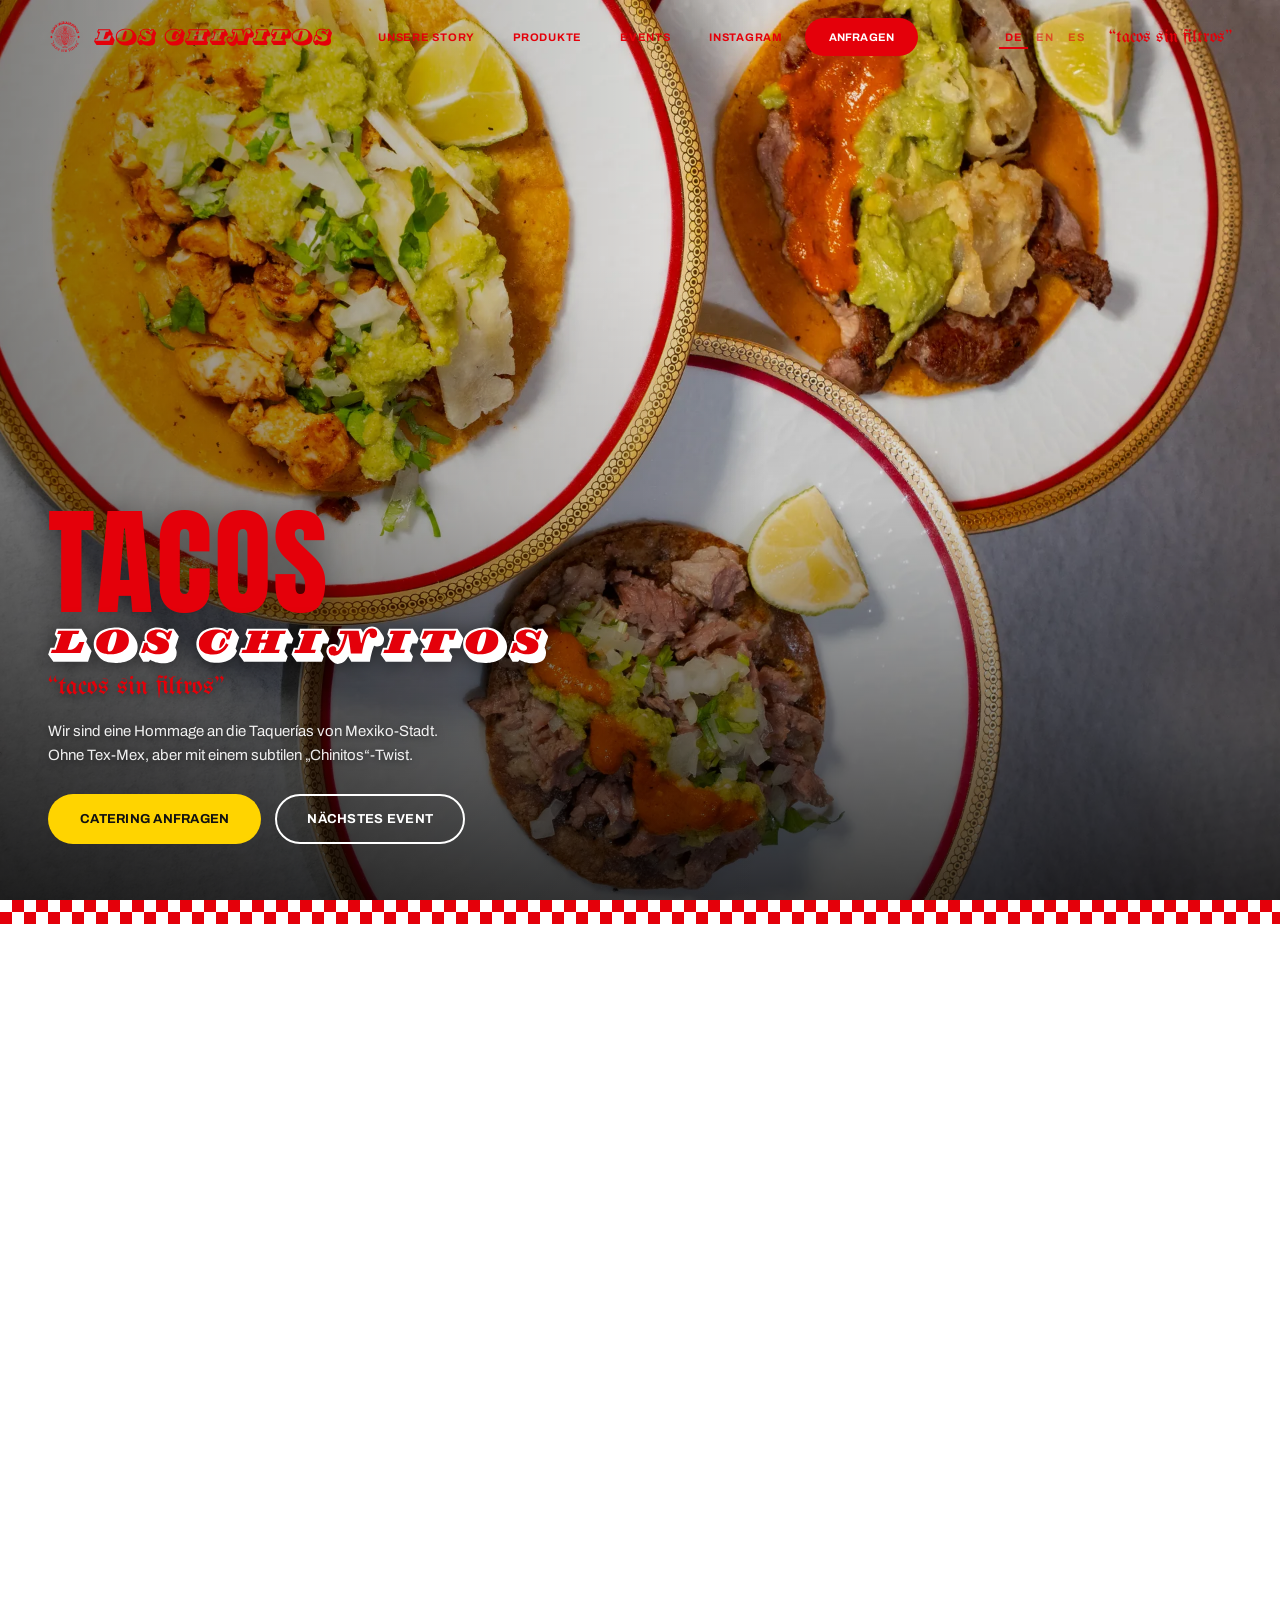
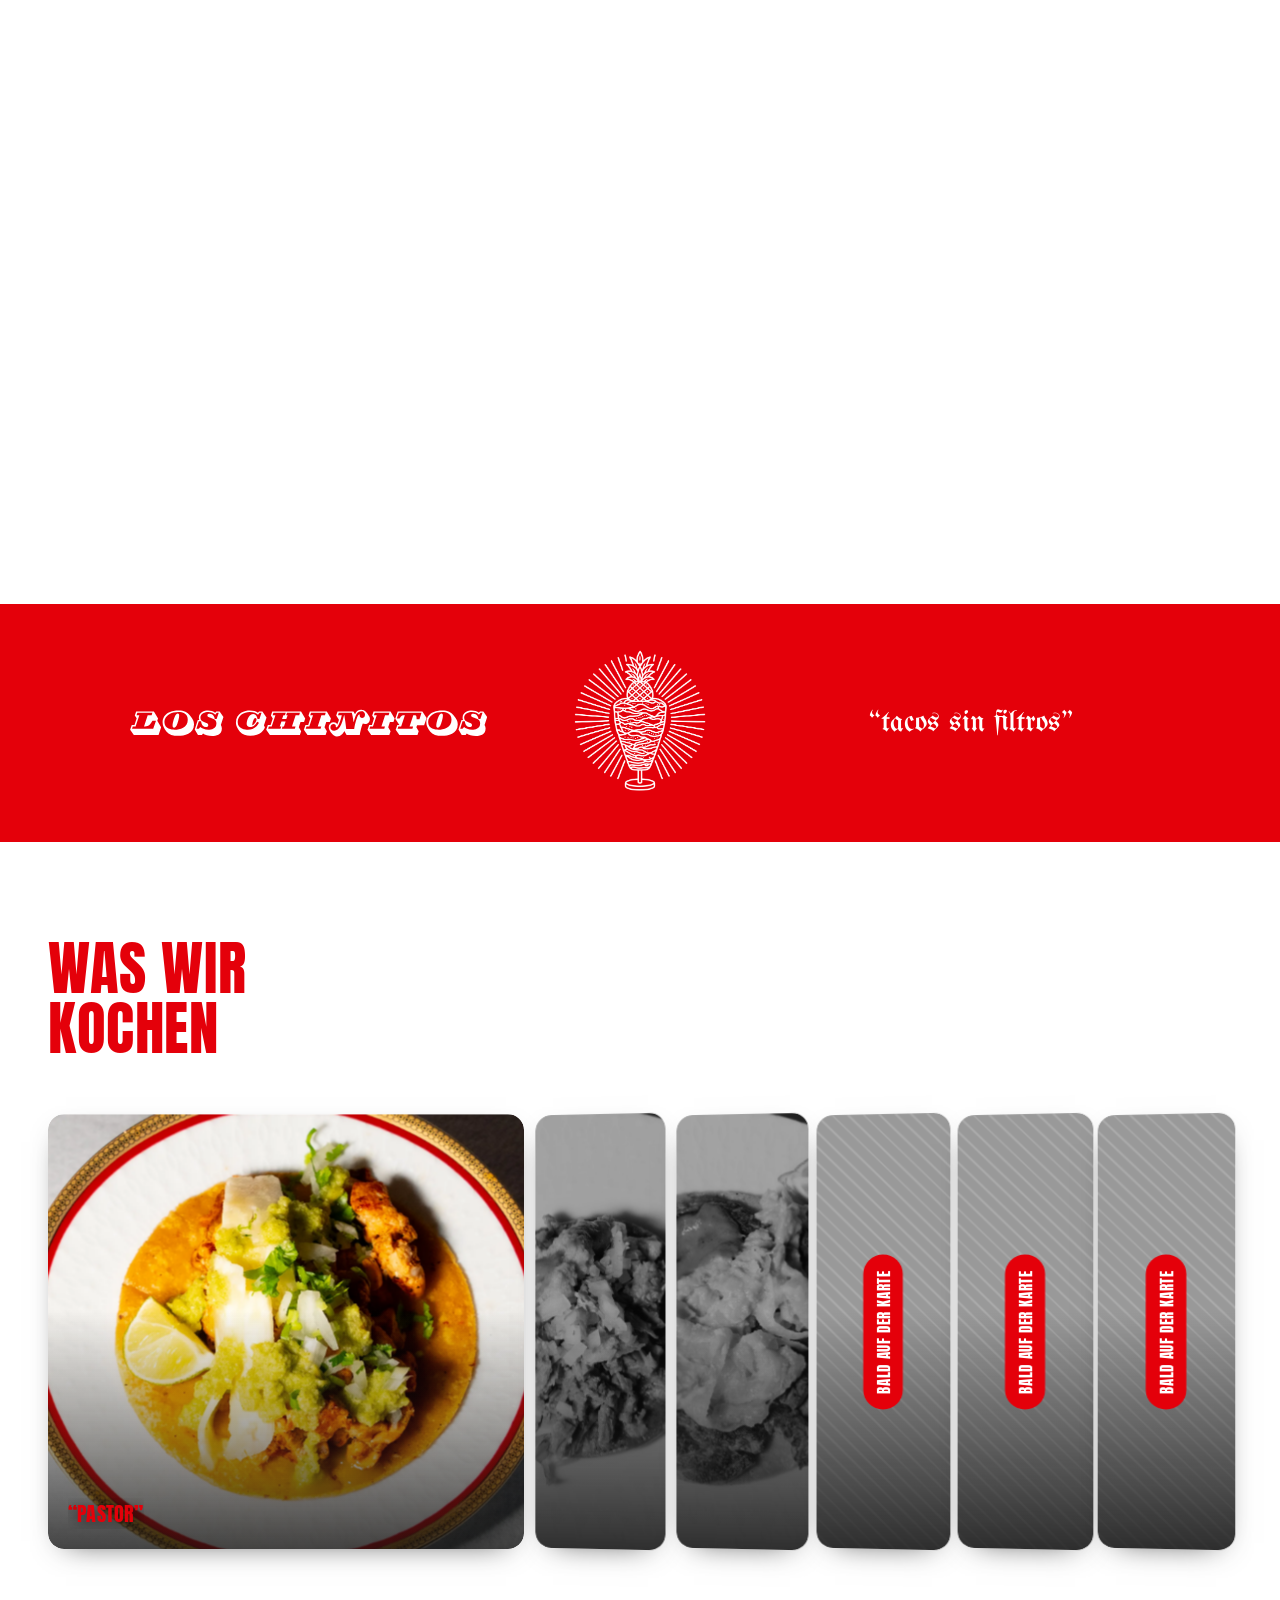
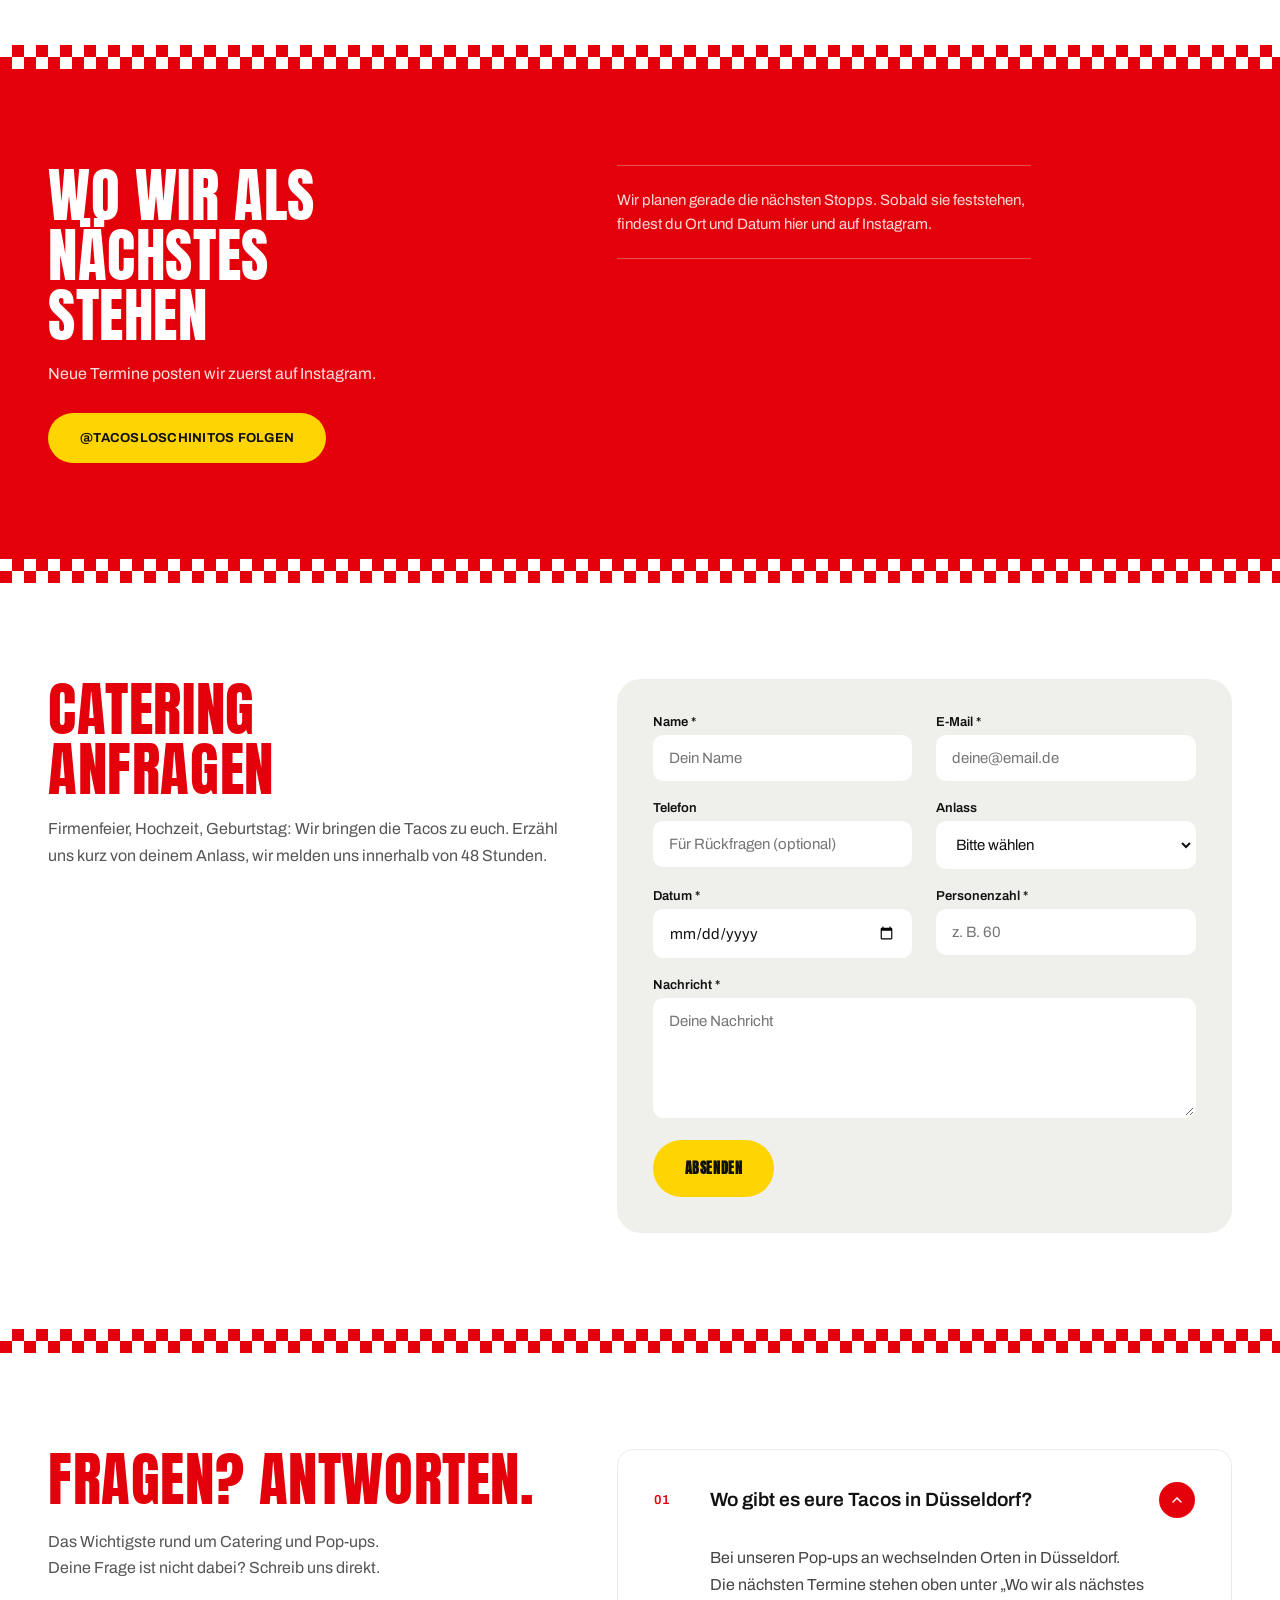
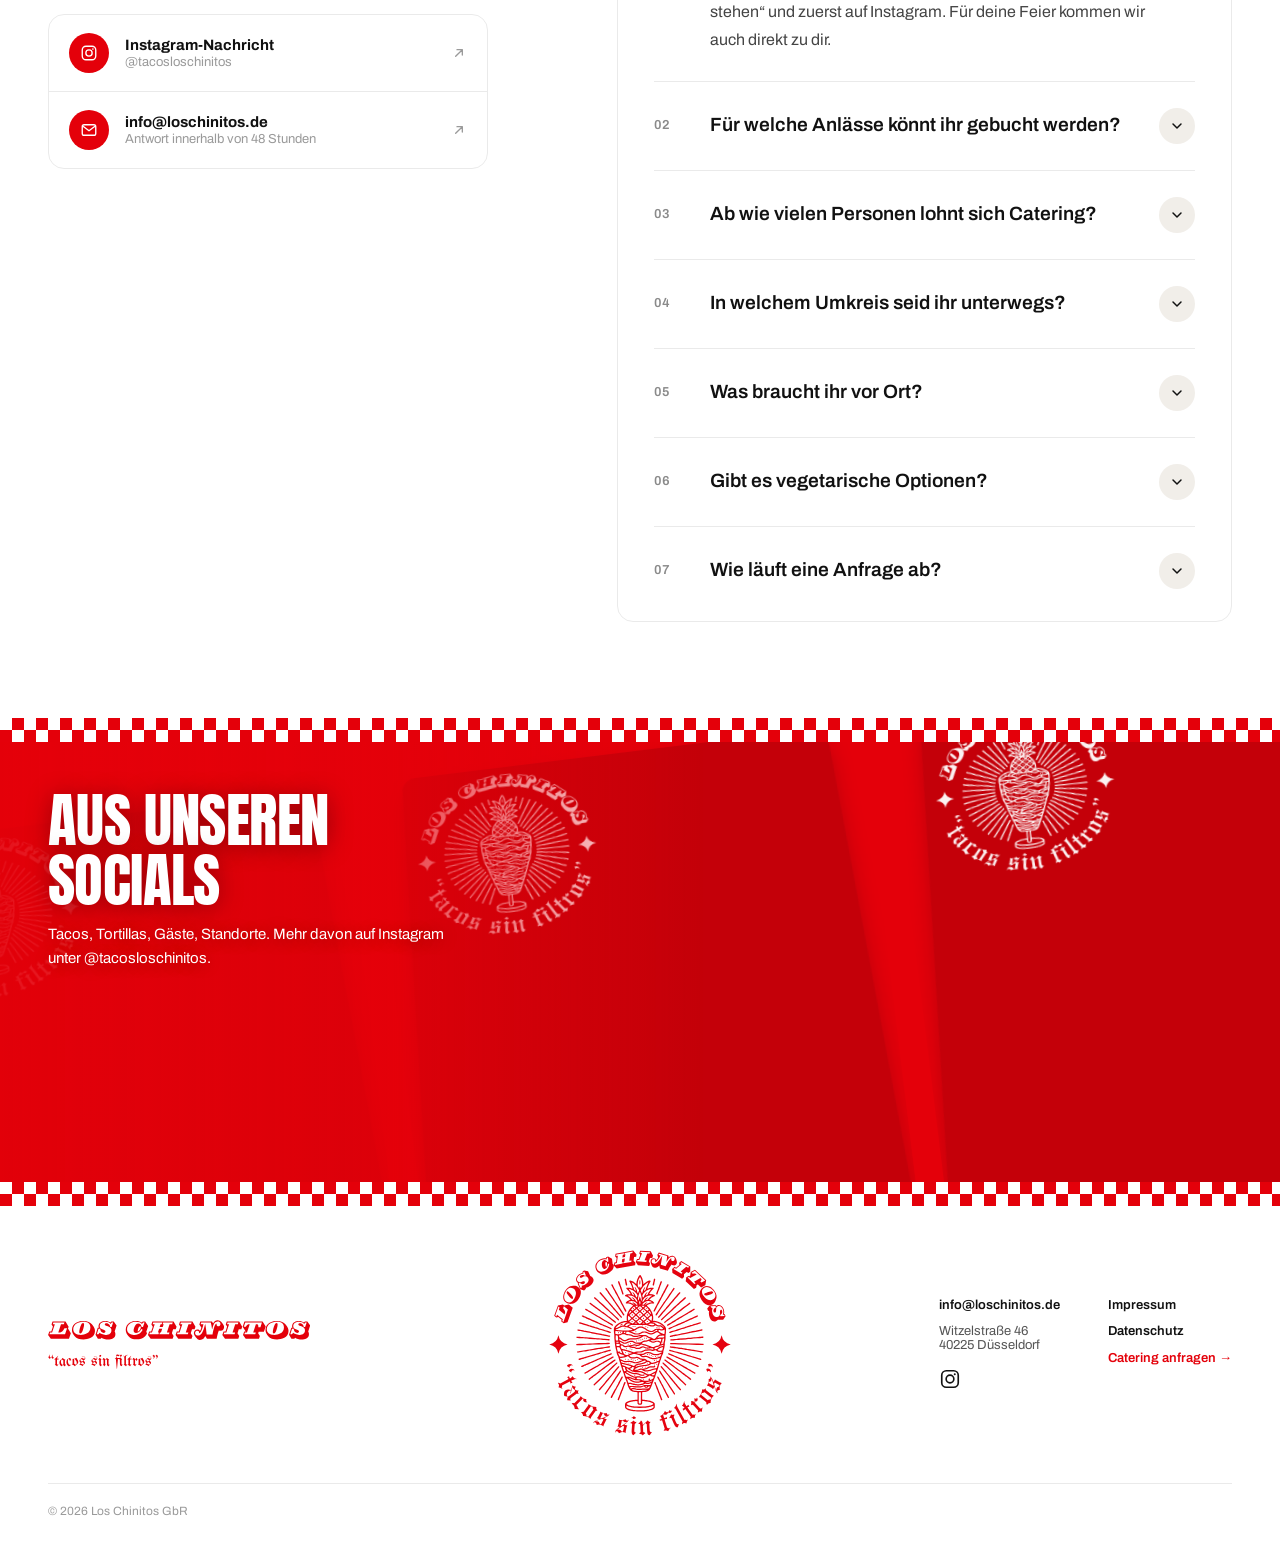
==== commit 44064a14: "Use www.tacosloschinitos.de as the site address Canonical URLs, hreflang, sitemap, robots.txt, struc" ====
--- a/index.html
+++ b/index.html
@@ -10,19 +10,19 @@
 <link rel="icon" type="image/png" sizes="32x32" href="favicon-32.png" />
 <link rel="apple-touch-icon" sizes="180x180" href="apple-touch-icon.png" />
 <meta name="theme-color" content="#E4000A" />
-<link rel="canonical" href="https://loschinitos.de/" />
-<link rel="alternate" hreflang="de" href="https://loschinitos.de/" />
-<link rel="alternate" hreflang="en" href="https://loschinitos.de/en/" />
-<link rel="alternate" hreflang="es" href="https://loschinitos.de/es/" />
-<link rel="alternate" hreflang="x-default" href="https://loschinitos.de/" />
+<link rel="canonical" href="https://www.tacosloschinitos.de/" />
+<link rel="alternate" hreflang="de" href="https://www.tacosloschinitos.de/" />
+<link rel="alternate" hreflang="en" href="https://www.tacosloschinitos.de/en/" />
+<link rel="alternate" hreflang="es" href="https://www.tacosloschinitos.de/es/" />
+<link rel="alternate" hreflang="x-default" href="https://www.tacosloschinitos.de/" />
 
 <meta property="og:type" content="website" />
 <meta property="og:locale" content="de_DE" />
 <meta property="og:site_name" content="Los Chinitos" />
 <meta property="og:title" content="Tacos in Düsseldorf — Los Chinitos | Pop-ups &amp; Catering" />
 <meta property="og:description" content="Tacos in Düsseldorf, inspiriert von den Taquerías in Mexiko-Stadt: Los Chinitos bringt Pastor, Suadero und Ribeye Gaonera zu Pop-ups und auf deine Feier. Ohne Tex-Mex. Jetzt Catering anfragen." />
-<meta property="og:url" content="https://loschinitos.de/" />
-<meta property="og:image" content="https://loschinitos.de/og-image.png" />
+<meta property="og:url" content="https://www.tacosloschinitos.de/" />
+<meta property="og:image" content="https://www.tacosloschinitos.de/og-image.png" />
 <meta property="og:image:width" content="1200" />
 <meta property="og:image:height" content="630" />
 <meta property="og:image:alt" content="Los Chinitos — Emblem und Schriftzug auf Rot" />
@@ -36,14 +36,14 @@
   "Organization",
   "FoodEstablishment"
  ],
- "@id": "https://loschinitos.de/#org",
+ "@id": "https://www.tacosloschinitos.de/#org",
  "name": "Los Chinitos",
  "legalName": "Los Chinitos GbR",
  "slogan": "tacos sin filtros",
  "description": "Tacos in Düsseldorf, inspiriert von den Taquerías in Mexiko-Stadt. Los Chinitos macht Taco-Pop-ups an wechselnden Orten in Düsseldorf und Catering für Firmenfeiern, Hochzeiten und Geburtstage. Ohne Tex-Mex, mit einem subtilen „Chinitos“-Twist. Auf der Karte: Tacos al Pastor, Suadero und Ribeye Gaonera.",
- "url": "https://loschinitos.de/",
- "logo": "https://loschinitos.de/logo-emblem.png",
- "image": "https://loschinitos.de/og-image.png",
+ "url": "https://www.tacosloschinitos.de/",
+ "logo": "https://www.tacosloschinitos.de/logo-emblem.png",
+ "image": "https://www.tacosloschinitos.de/og-image.png",
  "email": "info@loschinitos.de",
  "address": {
   "@type": "PostalAddress",
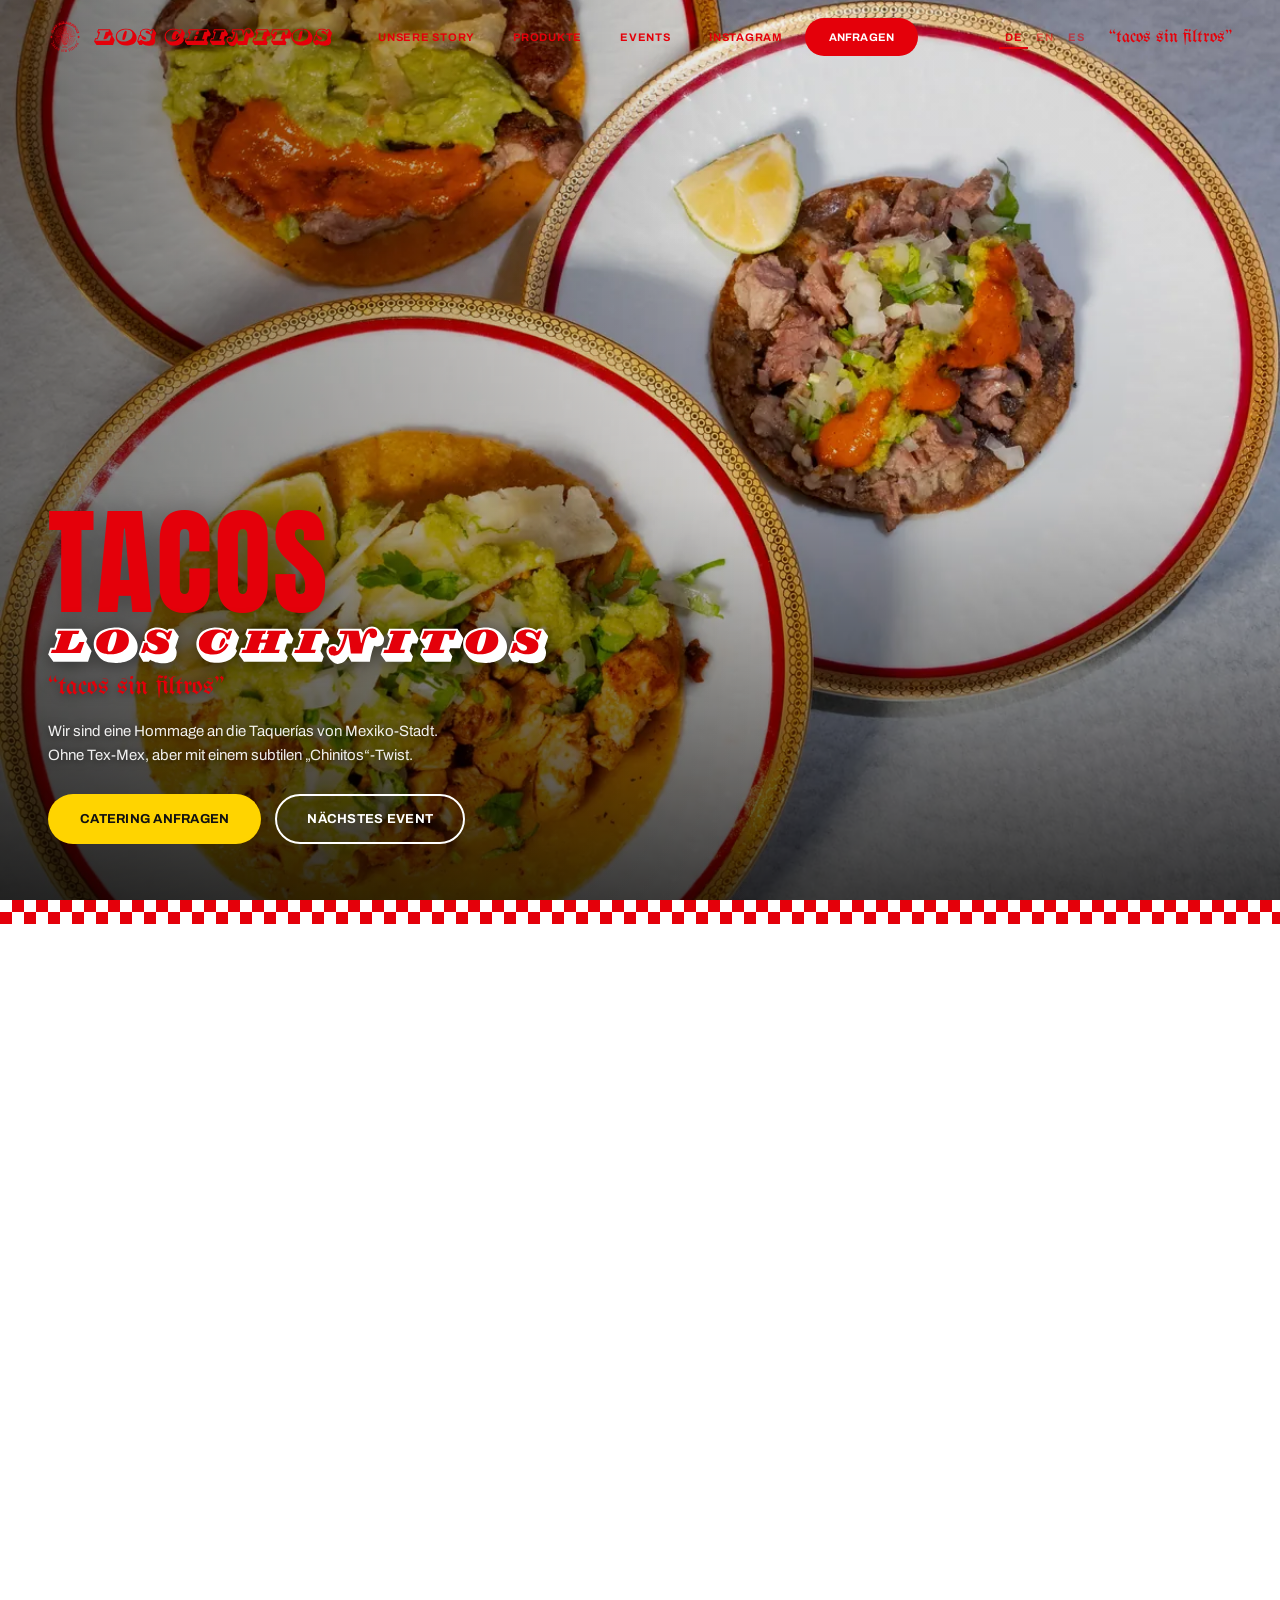
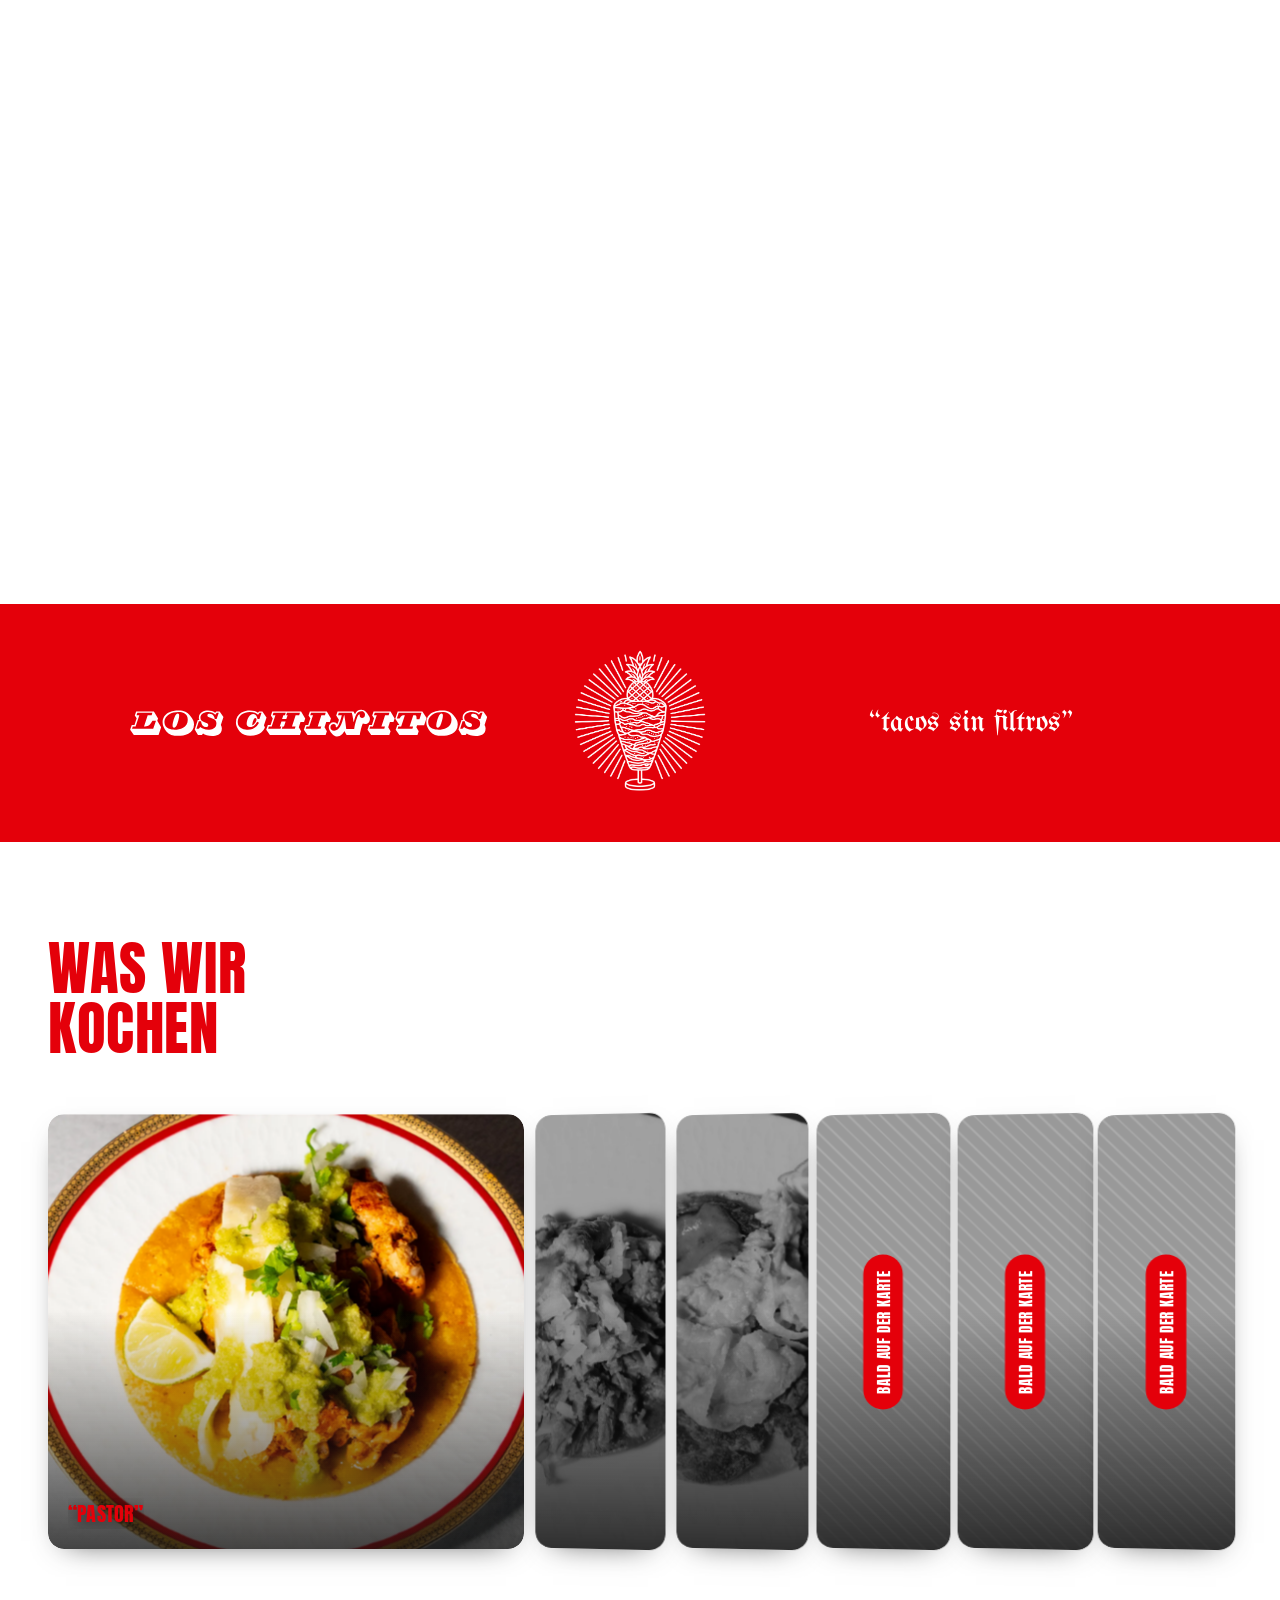
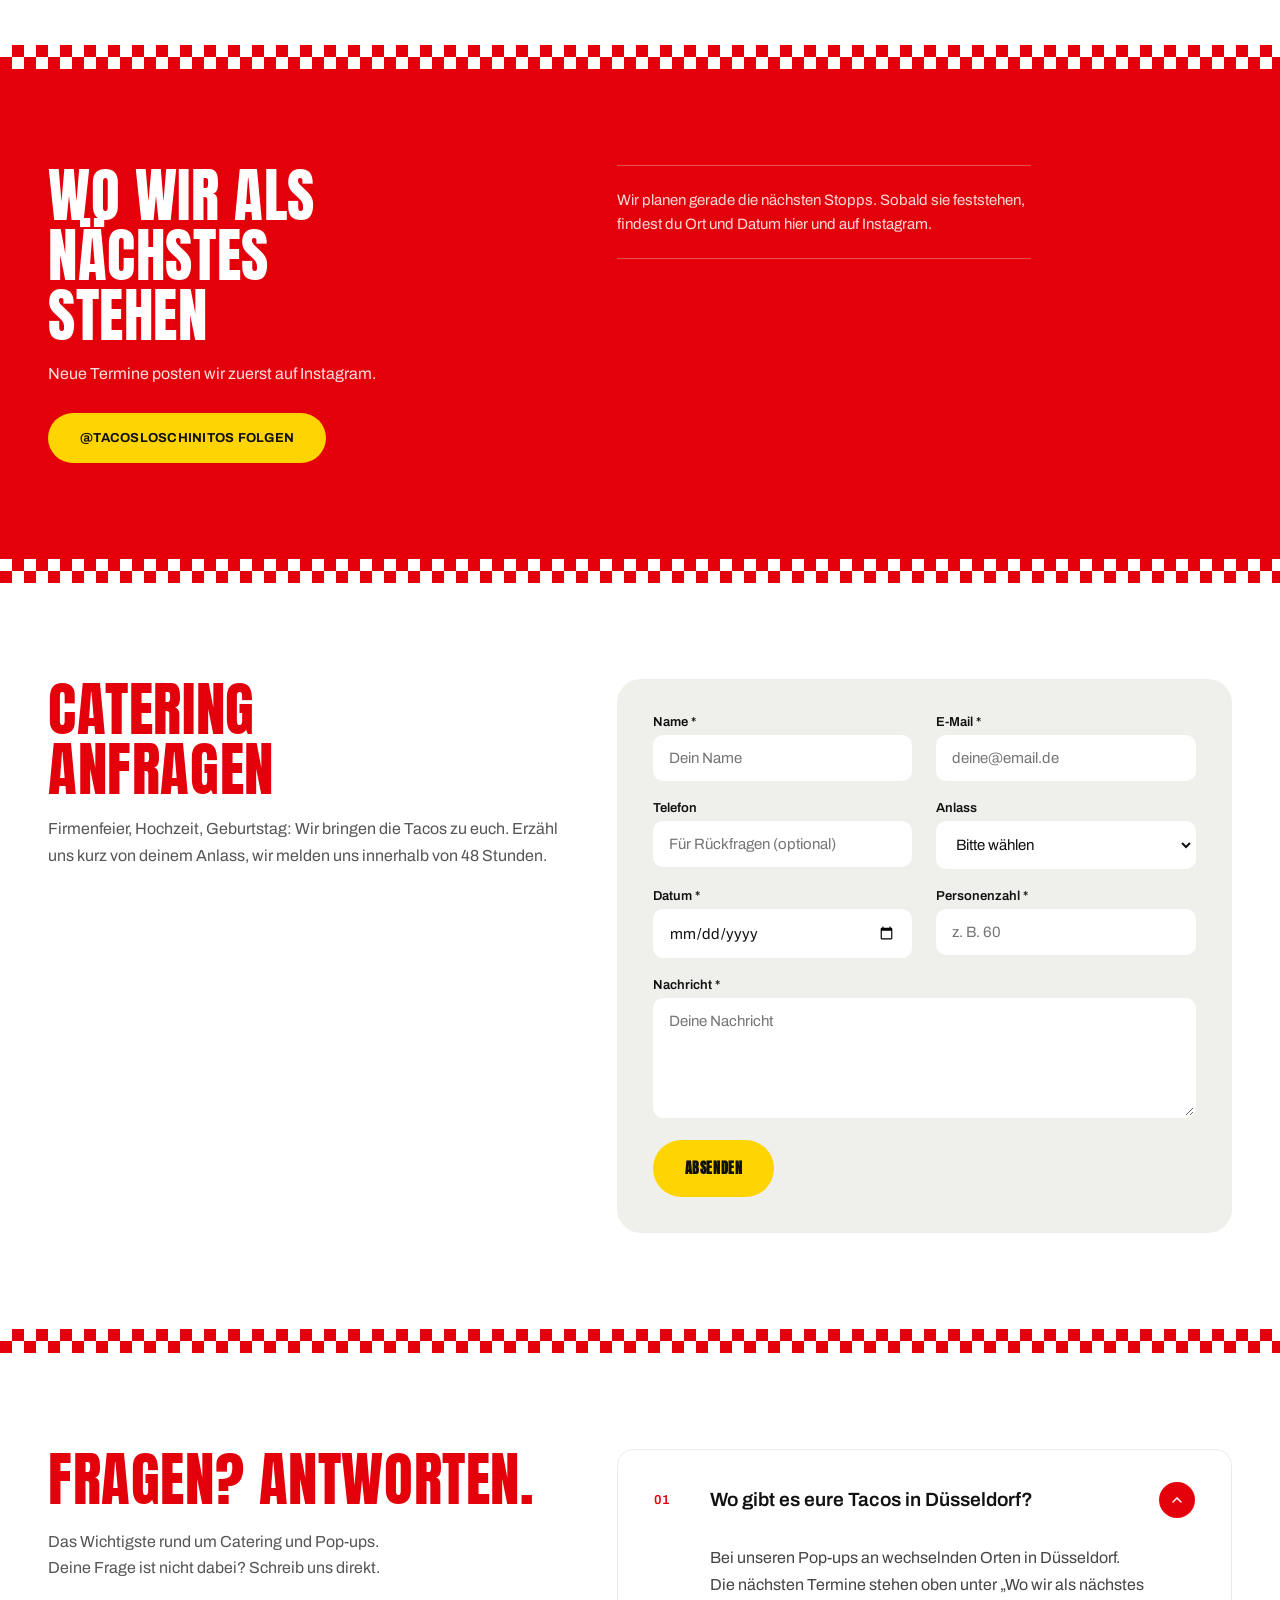
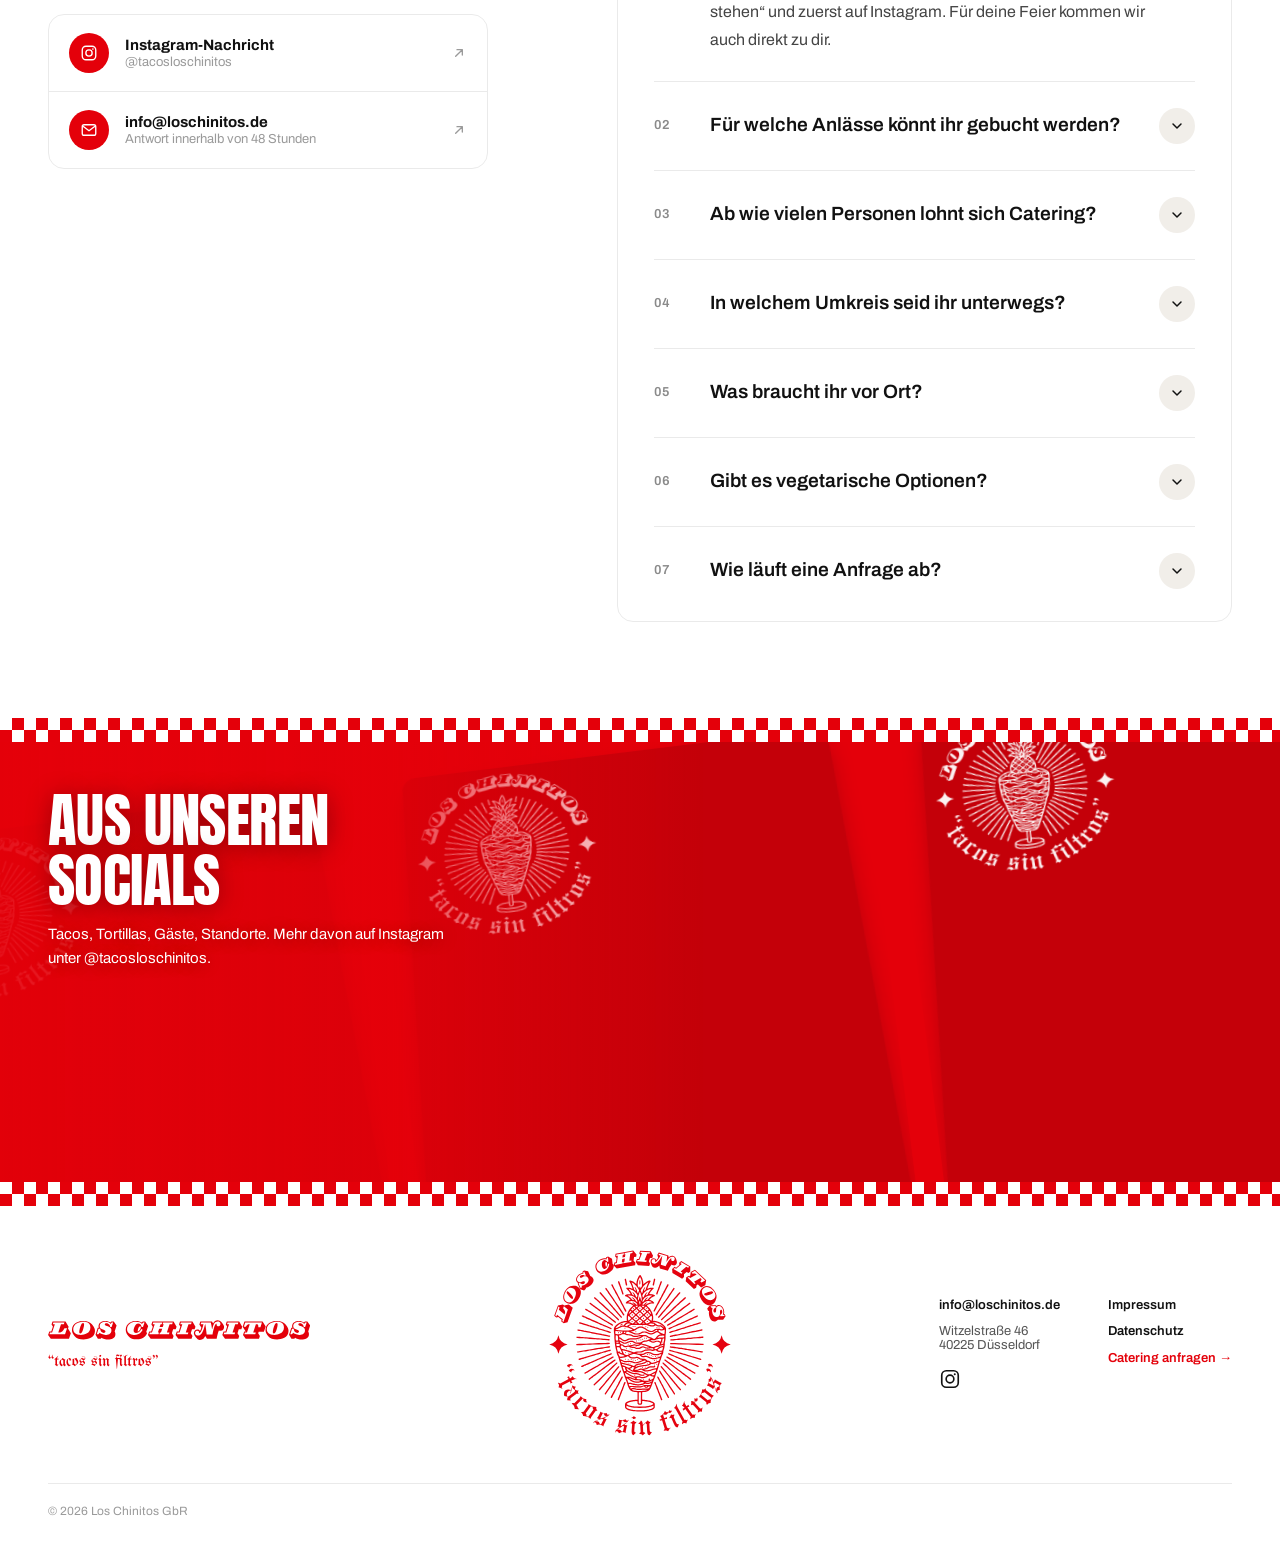
==== commit c193a5e4: "Keep loschinitos.de as the site address Reverts the switch to www.tacosloschinitos.de.  Co-Authored-" ====
--- a/index.html
+++ b/index.html
@@ -10,19 +10,19 @@
 <link rel="icon" type="image/png" sizes="32x32" href="favicon-32.png" />
 <link rel="apple-touch-icon" sizes="180x180" href="apple-touch-icon.png" />
 <meta name="theme-color" content="#E4000A" />
-<link rel="canonical" href="https://www.tacosloschinitos.de/" />
-<link rel="alternate" hreflang="de" href="https://www.tacosloschinitos.de/" />
-<link rel="alternate" hreflang="en" href="https://www.tacosloschinitos.de/en/" />
-<link rel="alternate" hreflang="es" href="https://www.tacosloschinitos.de/es/" />
-<link rel="alternate" hreflang="x-default" href="https://www.tacosloschinitos.de/" />
+<link rel="canonical" href="https://loschinitos.de/" />
+<link rel="alternate" hreflang="de" href="https://loschinitos.de/" />
+<link rel="alternate" hreflang="en" href="https://loschinitos.de/en/" />
+<link rel="alternate" hreflang="es" href="https://loschinitos.de/es/" />
+<link rel="alternate" hreflang="x-default" href="https://loschinitos.de/" />
 
 <meta property="og:type" content="website" />
 <meta property="og:locale" content="de_DE" />
 <meta property="og:site_name" content="Los Chinitos" />
 <meta property="og:title" content="Tacos in Düsseldorf — Los Chinitos | Pop-ups &amp; Catering" />
 <meta property="og:description" content="Tacos in Düsseldorf, inspiriert von den Taquerías in Mexiko-Stadt: Los Chinitos bringt Pastor, Suadero und Ribeye Gaonera zu Pop-ups und auf deine Feier. Ohne Tex-Mex. Jetzt Catering anfragen." />
-<meta property="og:url" content="https://www.tacosloschinitos.de/" />
-<meta property="og:image" content="https://www.tacosloschinitos.de/og-image.png" />
+<meta property="og:url" content="https://loschinitos.de/" />
+<meta property="og:image" content="https://loschinitos.de/og-image.png" />
 <meta property="og:image:width" content="1200" />
 <meta property="og:image:height" content="630" />
 <meta property="og:image:alt" content="Los Chinitos — Emblem und Schriftzug auf Rot" />
@@ -36,14 +36,14 @@
   "Organization",
   "FoodEstablishment"
  ],
- "@id": "https://www.tacosloschinitos.de/#org",
+ "@id": "https://loschinitos.de/#org",
  "name": "Los Chinitos",
  "legalName": "Los Chinitos GbR",
  "slogan": "tacos sin filtros",
  "description": "Tacos in Düsseldorf, inspiriert von den Taquerías in Mexiko-Stadt. Los Chinitos macht Taco-Pop-ups an wechselnden Orten in Düsseldorf und Catering für Firmenfeiern, Hochzeiten und Geburtstage. Ohne Tex-Mex, mit einem subtilen „Chinitos“-Twist. Auf der Karte: Tacos al Pastor, Suadero und Ribeye Gaonera.",
- "url": "https://www.tacosloschinitos.de/",
- "logo": "https://www.tacosloschinitos.de/logo-emblem.png",
- "image": "https://www.tacosloschinitos.de/og-image.png",
+ "url": "https://loschinitos.de/",
+ "logo": "https://loschinitos.de/logo-emblem.png",
+ "image": "https://loschinitos.de/og-image.png",
  "email": "info@loschinitos.de",
  "address": {
   "@type": "PostalAddress",
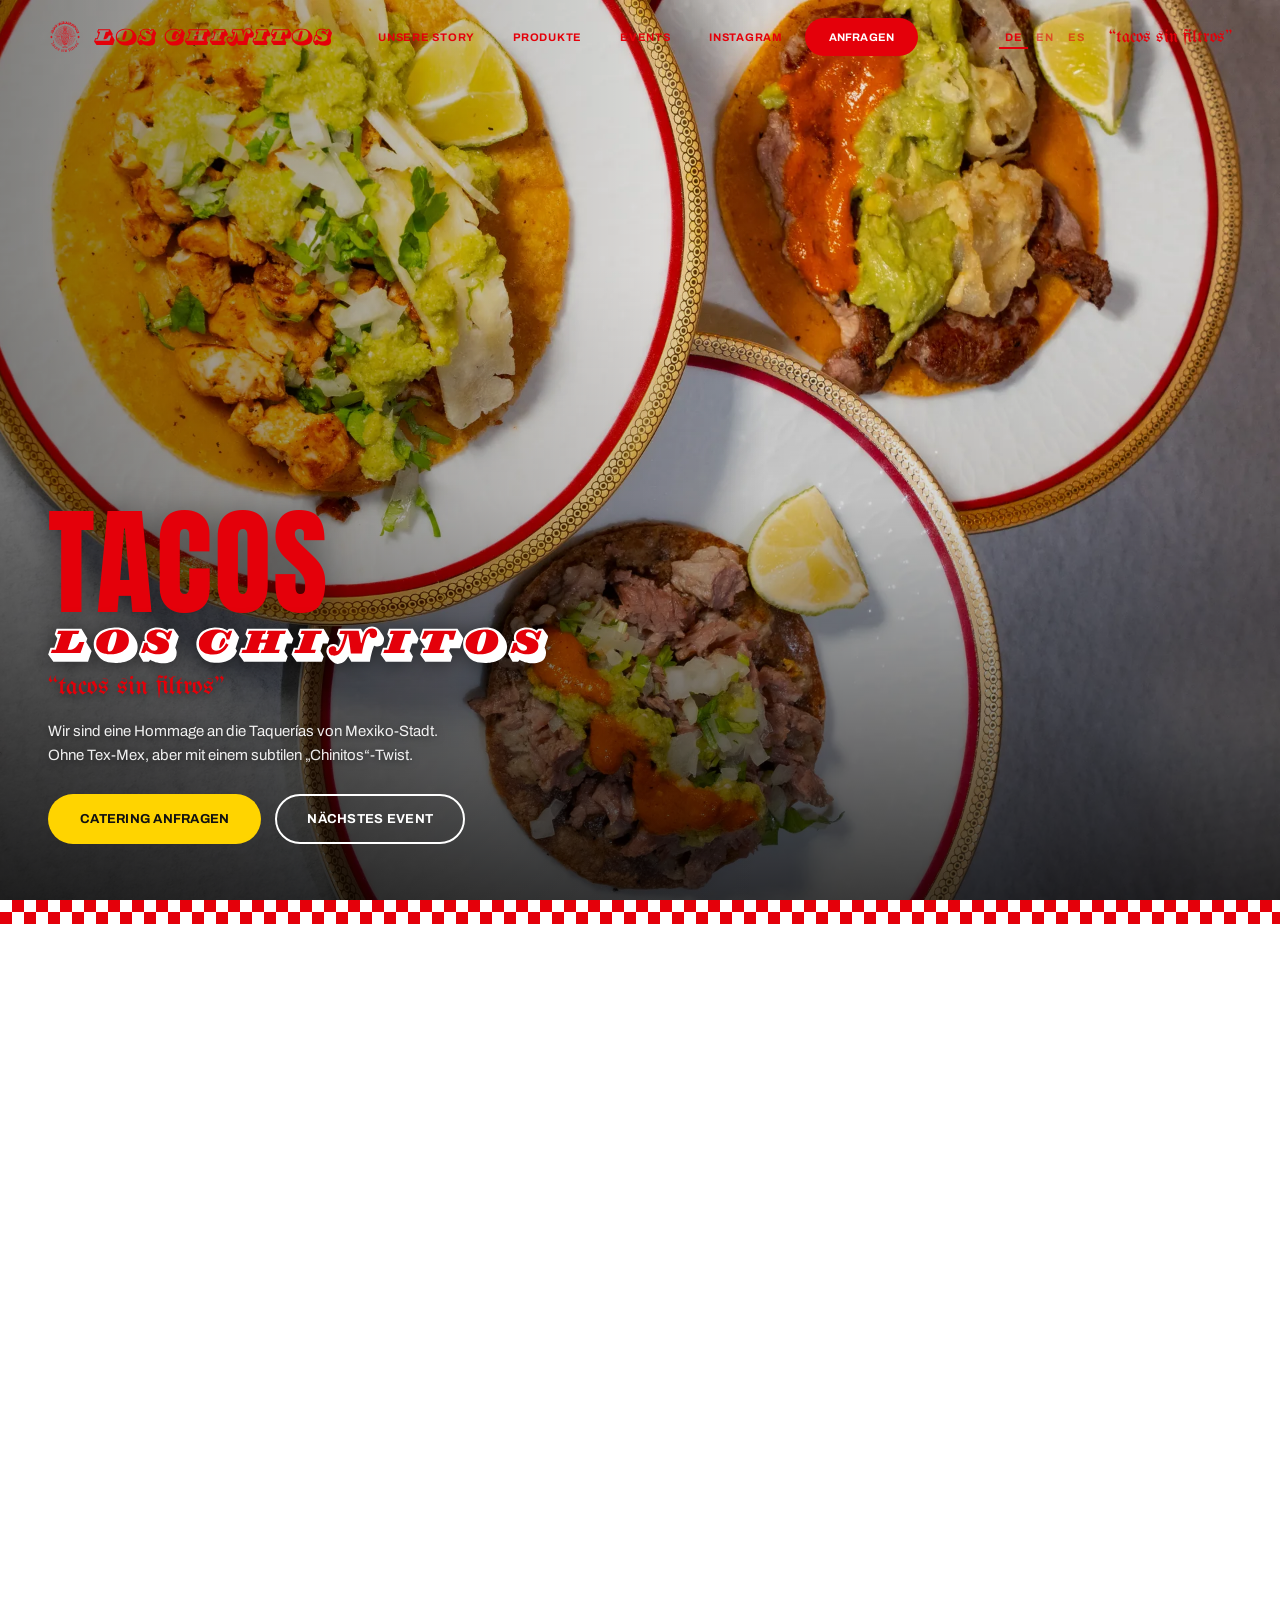
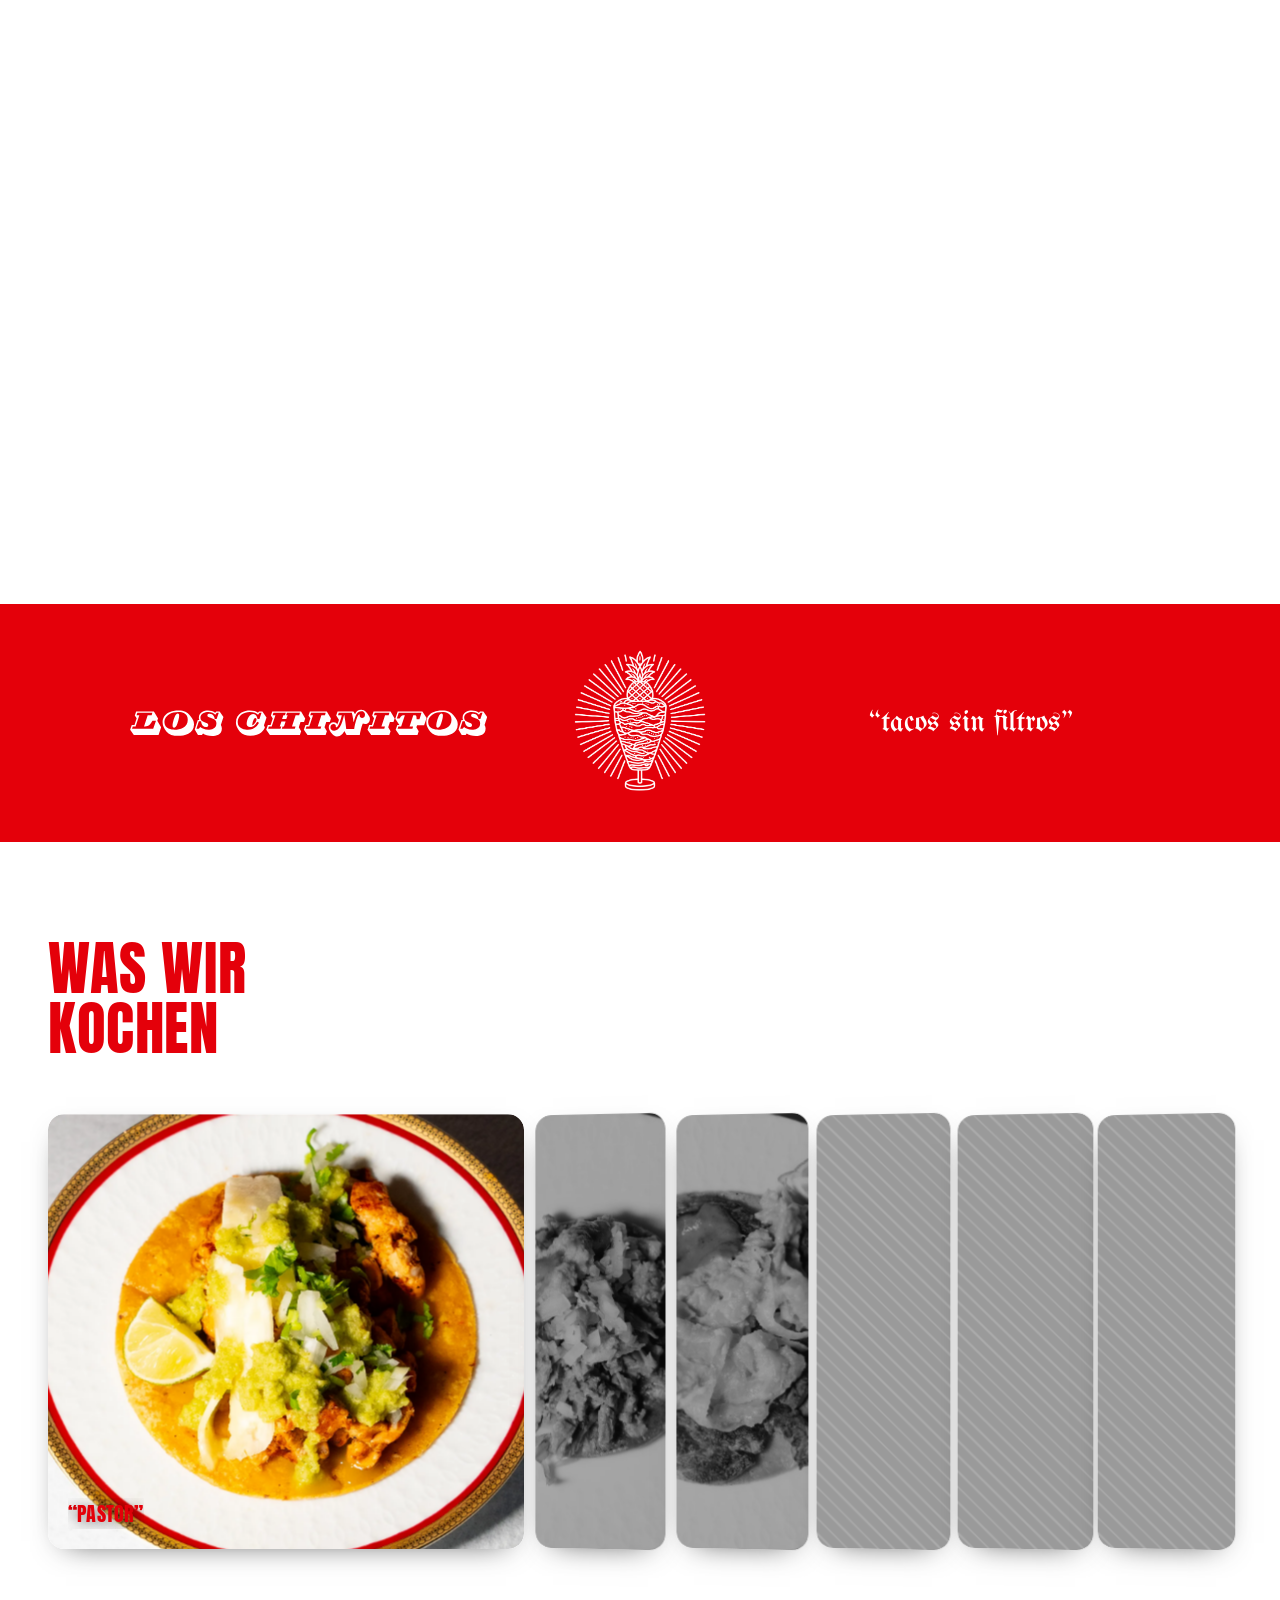
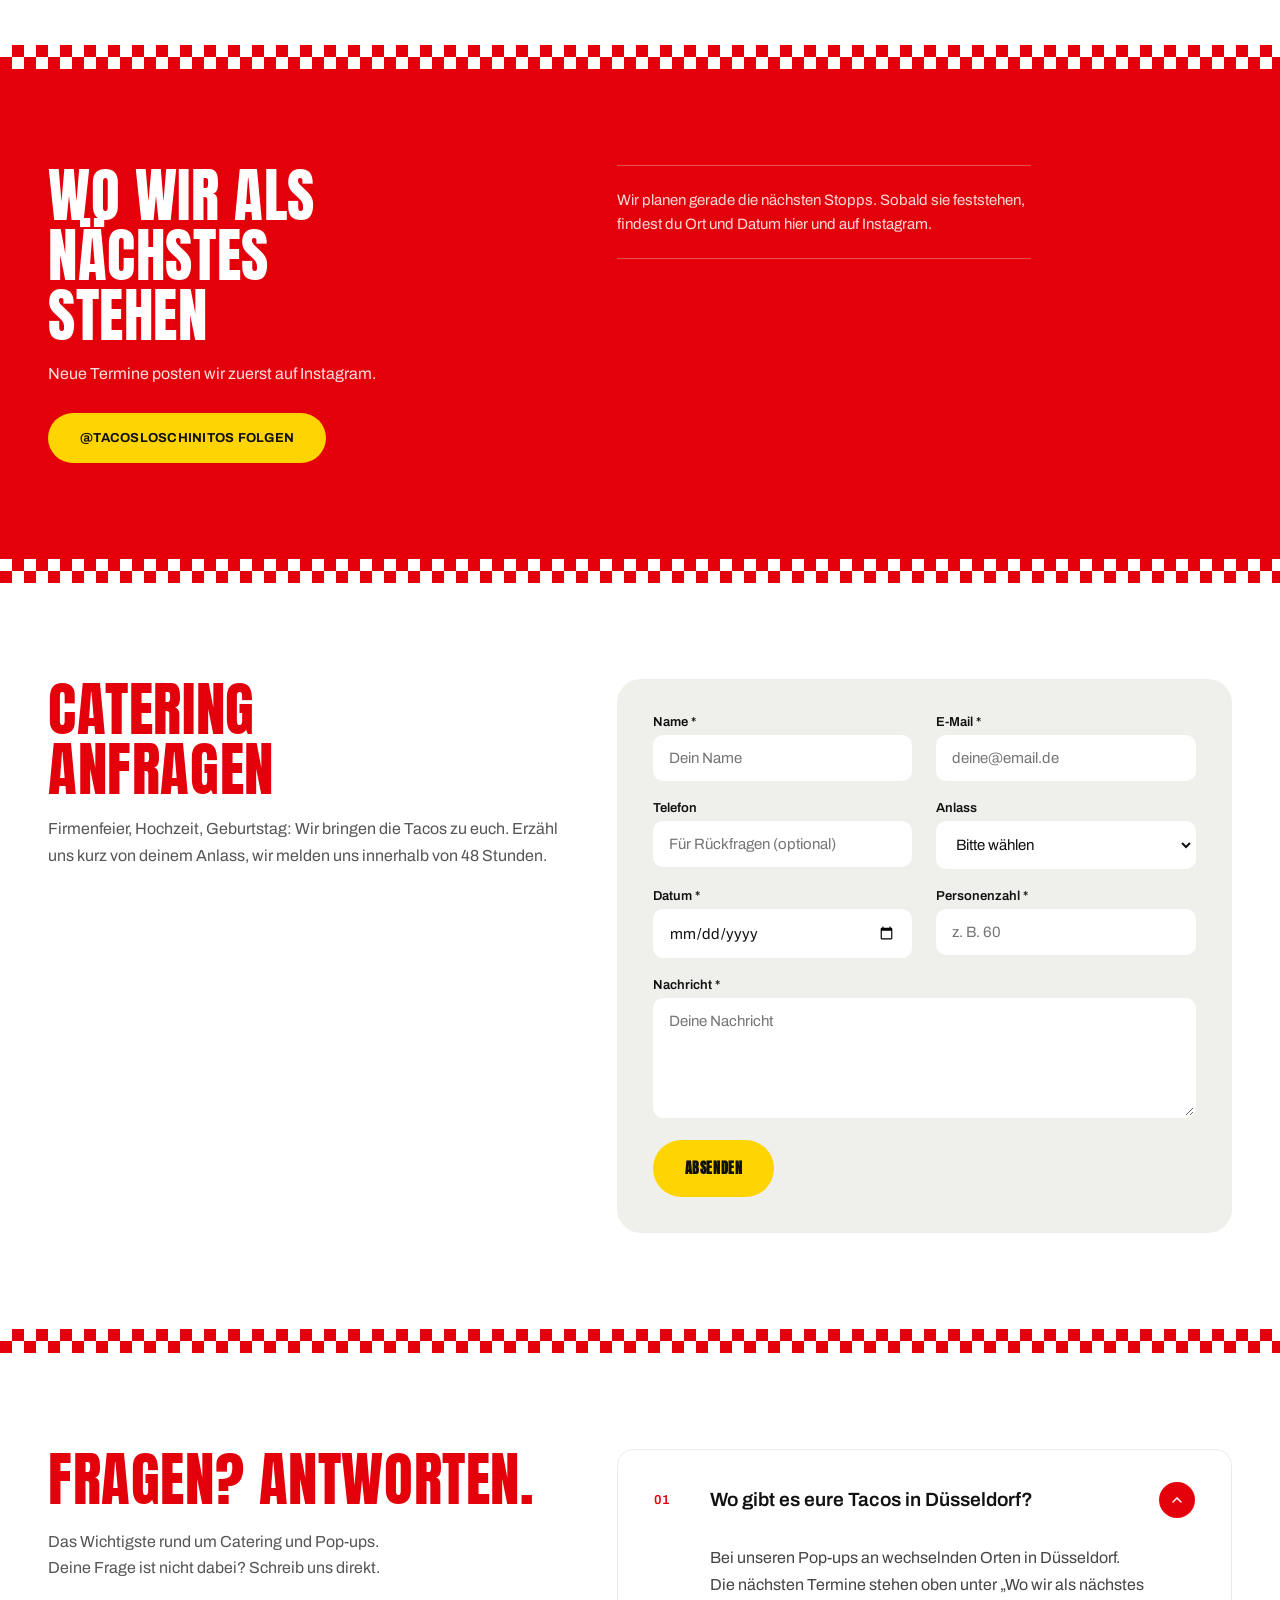
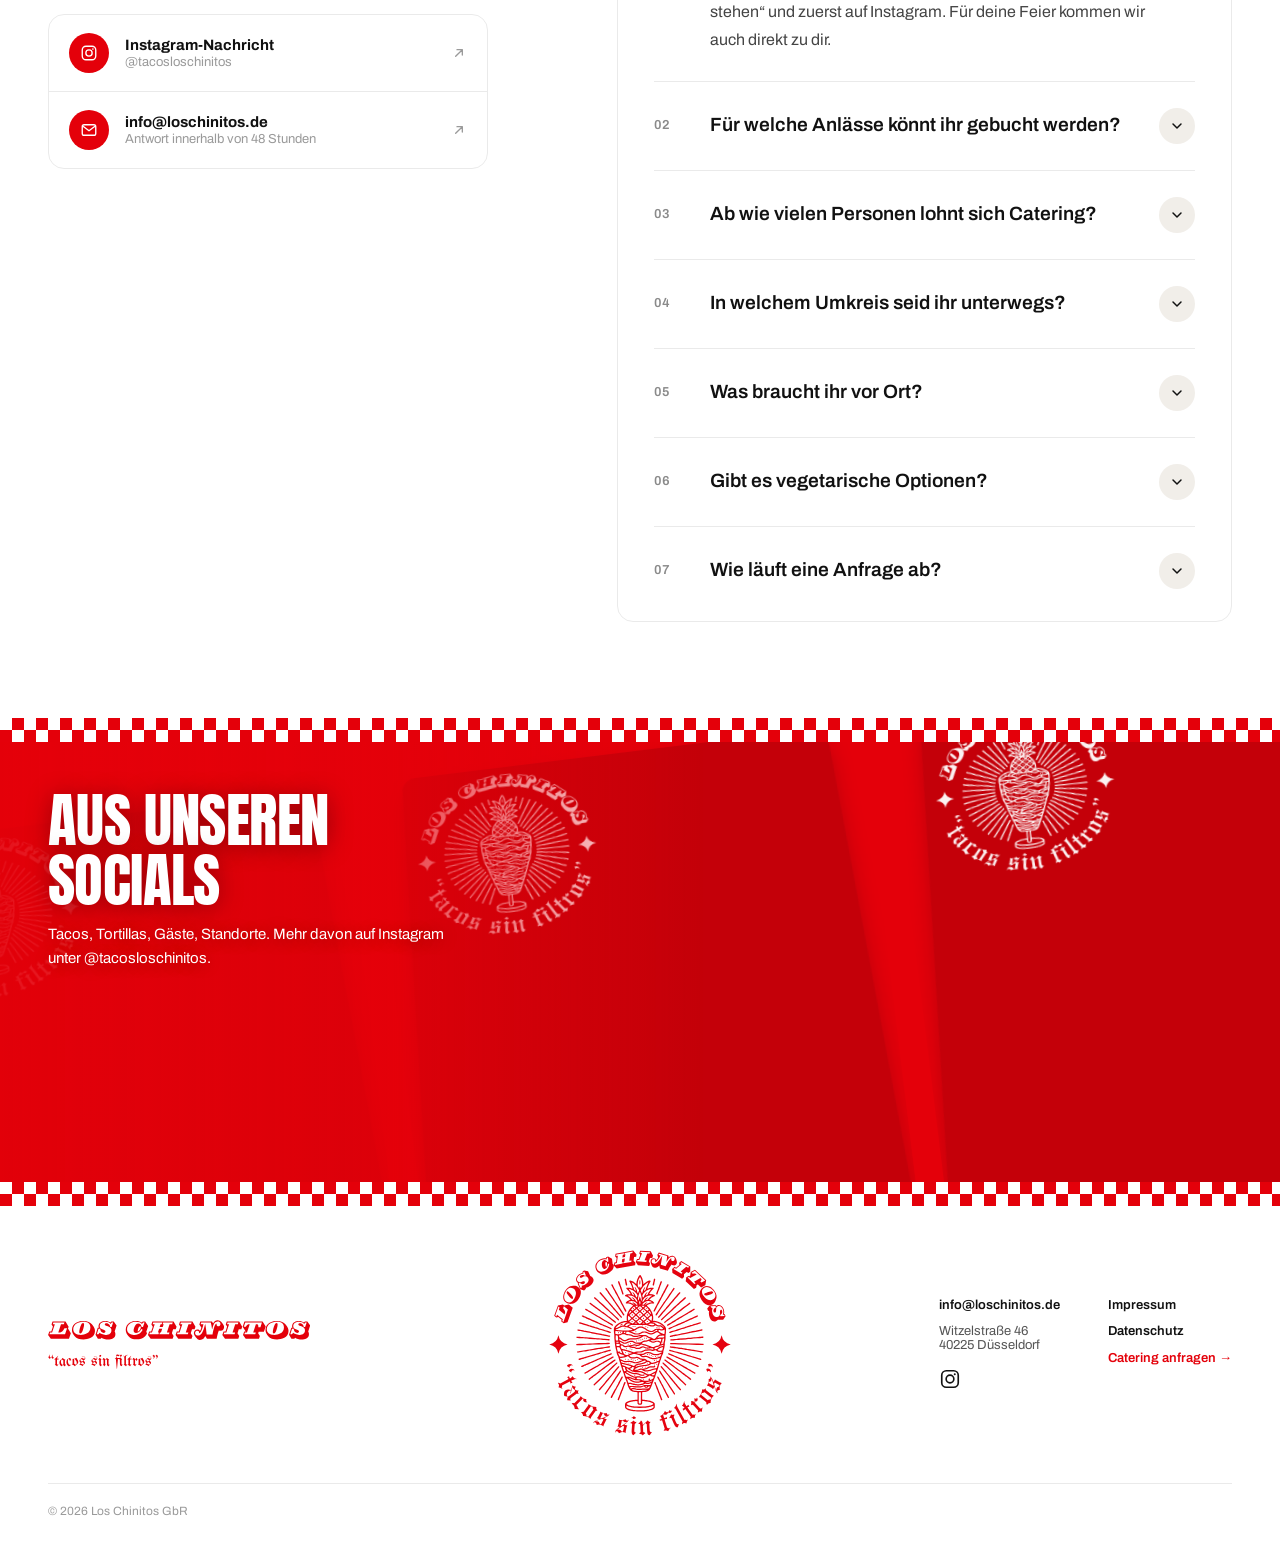
==== commit 6ce1b831: "Fix phone layouts: hero, landscape nav and story, Instagram wall - Hero uses the visible viewport (1" ====
--- a/index.html
+++ b/index.html
@@ -679,6 +679,8 @@
 // On screens <=768px it does nothing (CSS above switches #story-sticky to a
 // normal static stacked block instead).
 (function () {
+  // phones (portrait <=768px, or held sideways) get the static stacked layout
+  var compactQuery = window.matchMedia('(max-width: 768px), (max-height: 560px) and (orientation: landscape)');
   var container = document.getElementById('story-container');
   var img = document.querySelector('[data-story="img"]');
   var left = document.querySelector('[data-story="left"]');
@@ -732,7 +734,7 @@
     ticking = true;
     requestAnimationFrame(function () {
       ticking = false;
-      if (window.innerWidth <= 768) {
+      if (compactQuery.matches) {
         resetMobile();
         return;
       }
@@ -759,7 +761,7 @@
   }
   document.querySelectorAll('a[href="#story"]').forEach(function (a) {
     a.addEventListener('click', function (e) {
-      if (!container || window.innerWidth <= 768) return;
+      if (!container || compactQuery.matches) return;
       e.preventDefault();
       window.scrollTo({ top: storyLandingY(), behavior: 'smooth' });
     });
--- a/css/style.css
+++ b/css/style.css
@@ -322,6 +322,9 @@
   flex-direction: column;
   gap: 4px;
   box-shadow: 0 12px 24px rgba(0,0,0,0.2);
+  max-height: calc(100vh - var(--nav-h));
+  max-height: calc(100svh - var(--nav-h));
+  overflow-y: auto;
 }
 .nav-mobile-panel.is-open { display: flex; }
 .nav-mobile-panel a {
@@ -346,7 +349,7 @@
   .nav-links a { padding: 10px 10px; font-size: 10px; }
   .nav-cta .btn { padding: 9px 16px; font-size: 10px; }
 }
-@media (max-width: 640px) {
+@media (max-width: 640px), (max-height: 560px) and (orientation: landscape) {
   .nav-links { display: none; }
   .nav-cta { display: none; }
   .nav-toggle { display: flex; }
@@ -363,7 +366,7 @@
   .nav-brand .logo-wordmark { height: 14px; }
   .nav-inner { column-gap: 6px; }
 }
-@media (min-width: 641px) {
+@media (min-width: 641px) and (min-height: 561px), (min-width: 641px) and (orientation: portrait) {
   .nav-mobile-panel { display: none !important; }
 }
 
@@ -416,6 +419,9 @@
 .hero {
   position: relative;
   min-height: 100vh;
+  min-height: 100svh;
+  padding-top: var(--nav-h);
+  box-sizing: border-box;
   display: flex;
   align-items: flex-end;
   overflow: hidden;
@@ -493,7 +499,25 @@
 .btn-outline-white:hover { background: #fff; color: var(--ink); }
 
 @media (max-width: 640px) {
-  .hero-card { margin: 0 0 32px; }
+  .hero-card { margin: 0 0 28px; }
+  /* portrait phones: centre the three plates, buttons side by side */
+  .hero-media { object-position: 50% 30%; }
+  .hero-card .hero-title-main { font-size: 64px; }
+  .hero-card .hero-wordmark { height: 30px; margin-top: 8px; }
+  .hero-card .hero-tagline { font-size: 20px; margin-top: 6px; }
+  .hero-card p { font-size: 14px; line-height: 1.55; margin-top: 12px; }
+  .hero-card .hero-actions { flex-wrap: nowrap; gap: 10px; margin-top: 18px; }
+  .hero-card .hero-actions .btn { flex: 1 1 0; min-width: 0; padding: 14px 10px; font-size: 11px; }
+}
+/* phones held sideways: everything has to fit into ~330px of height */
+@media (max-height: 560px) and (orientation: landscape) {
+  .hero-card { margin: 0 0 18px; max-width: 520px; }
+  .hero-card .hero-title-main { font-size: 46px; }
+  .hero-card .hero-wordmark { height: 22px; margin-top: 6px; }
+  .hero-card .hero-tagline { font-size: 16px; margin-top: 4px; }
+  .hero-card p { font-size: 13px; line-height: 1.45; margin-top: 8px; }
+  .hero-card .hero-actions { margin-top: 12px; gap: 10px; }
+  .hero-card .hero-actions .btn { padding: 11px 20px; font-size: 11px; }
 }
 
 /* ============================================================
@@ -527,10 +551,10 @@
 .story-names { display: flex; justify-content: space-between; padding: 0 4px; }
 .story-names span { font-family: Anton, sans-serif; font-size: 22px; letter-spacing: -0.02em; text-transform: uppercase; color: #E4000A; }
 
-@media (max-width: 900px) {
+@media (max-width: 900px), (max-height: 560px) and (orientation: landscape) {
   .story-grid { grid-template-columns: 1fr !important; gap: 28px !important; }
 }
-@media (max-width: 768px) {
+@media (max-width: 768px), (max-height: 560px) and (orientation: landscape) {
   #story-container { height: auto !important; }
   #story-sticky { position: static !important; height: auto !important; overflow: visible !important; padding: 56px 0 !important; }
   .story-grid { grid-auto-flow: row !important; }
@@ -539,6 +563,10 @@
   .story-badge-slot { display: block !important; height: auto !important; max-width: none !important; }
   .story-badge { display: none !important; }
   .story-img-block { order: -1 !important; }
+}
+@media (max-height: 560px) and (orientation: landscape) {
+  .story-img-block { max-width: 360px; width: 100%; margin: 0 auto; }
+  .story-text { max-width: 640px; margin: 0 auto; }
 }
 
 /* ============================================================
@@ -843,7 +871,16 @@
 .social-wall-copy p { margin: 0; max-width: 44ch; font-size: 15px; line-height: 1.6; color: #fff; text-wrap: pretty; text-shadow: 0 2px 16px rgba(0,0,0,0.35); }
 
 @media (max-width: 640px) {
-  .social-wall { grid-template-columns: repeat(2, minmax(0,1fr)) !important; }
+  .social-wall-section { min-height: 560px; padding: 40px 0 48px; }
+  .social-wall { gap: 14px; left: -18%; right: -18%; }
+  .social-track { gap: 14px; }
+  .social-tile { border-radius: 12px; }
+  .social-wall-section::after { background: linear-gradient(180deg, rgba(228,0,10,0.95) 0%, rgba(228,0,10,0.8) 26%, rgba(228,0,10,0) 52%); }
+}
+@media (max-height: 560px) and (orientation: landscape) {
+  .social-wall-section { min-height: 380px; }
+  .social-wall { gap: 18px; left: 22%; right: -8%; }
+  .social-track { gap: 18px; }
 }
 
 /* ============================================================
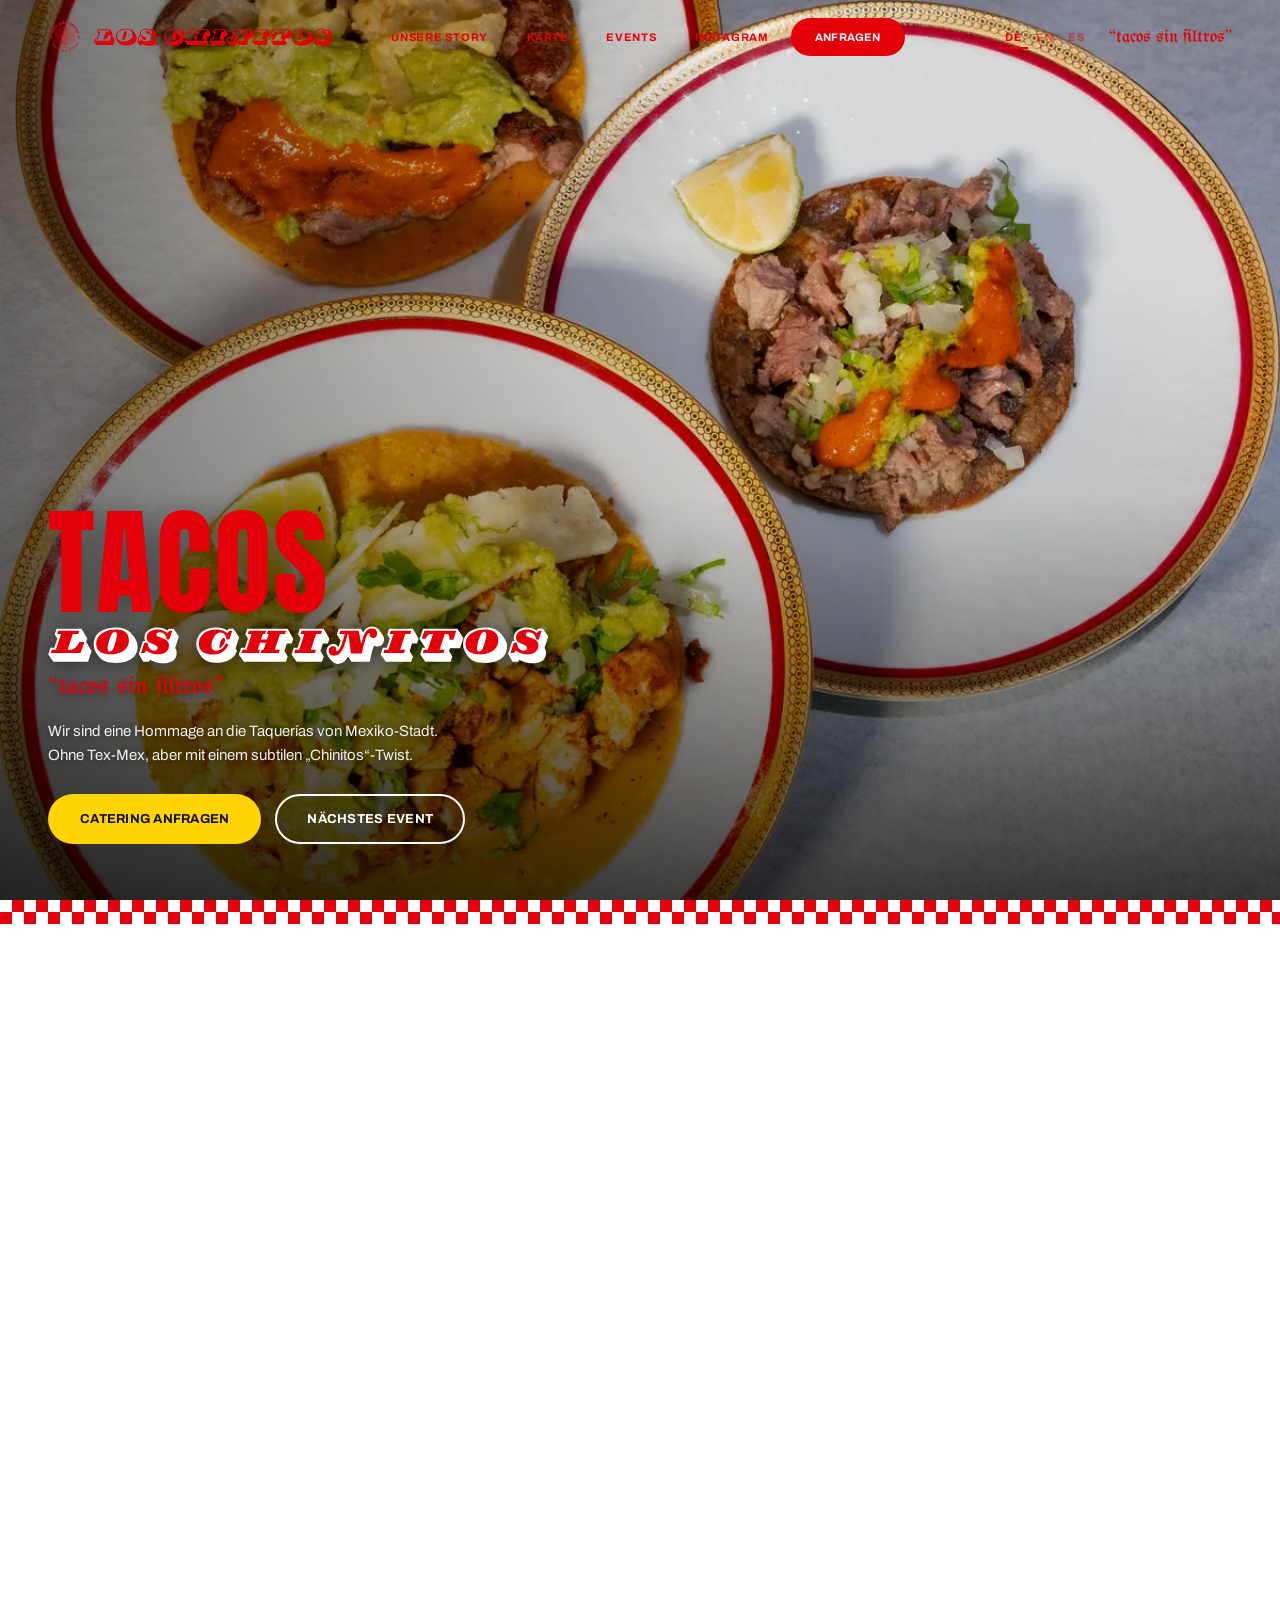
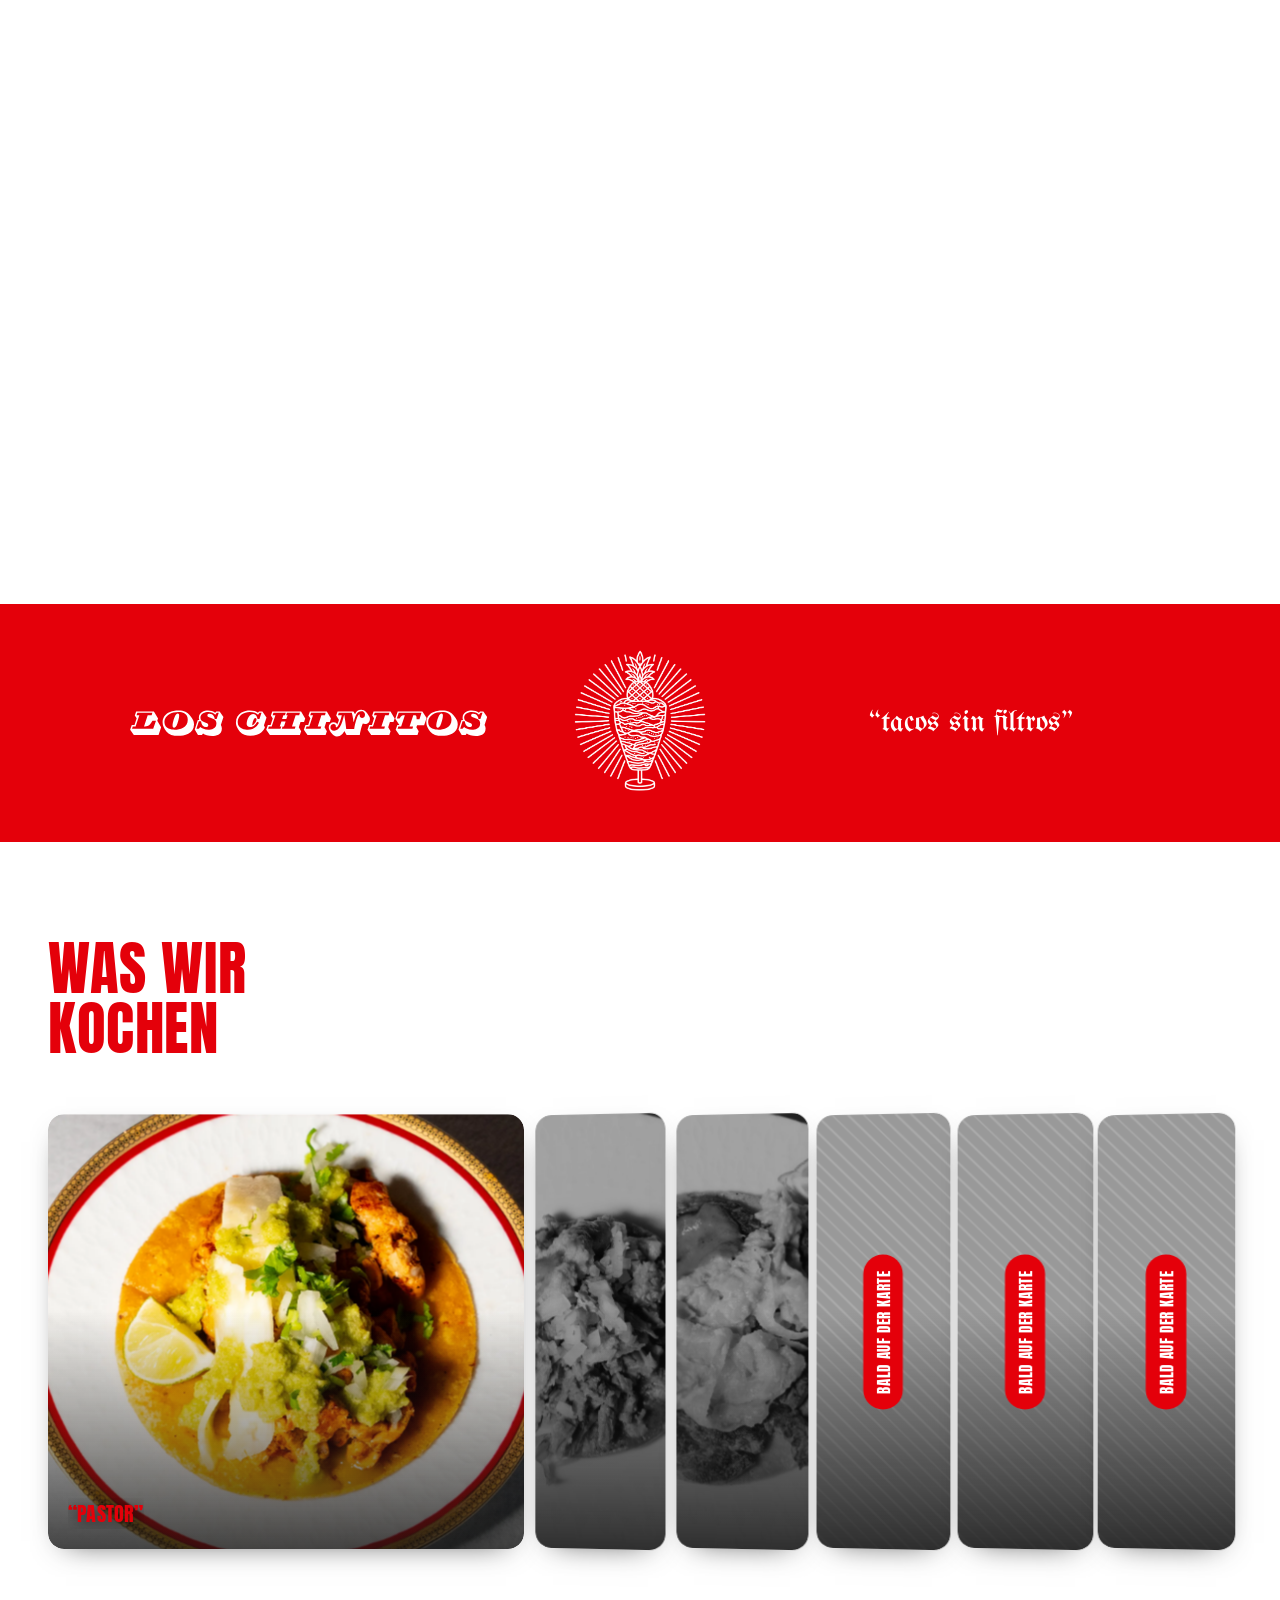
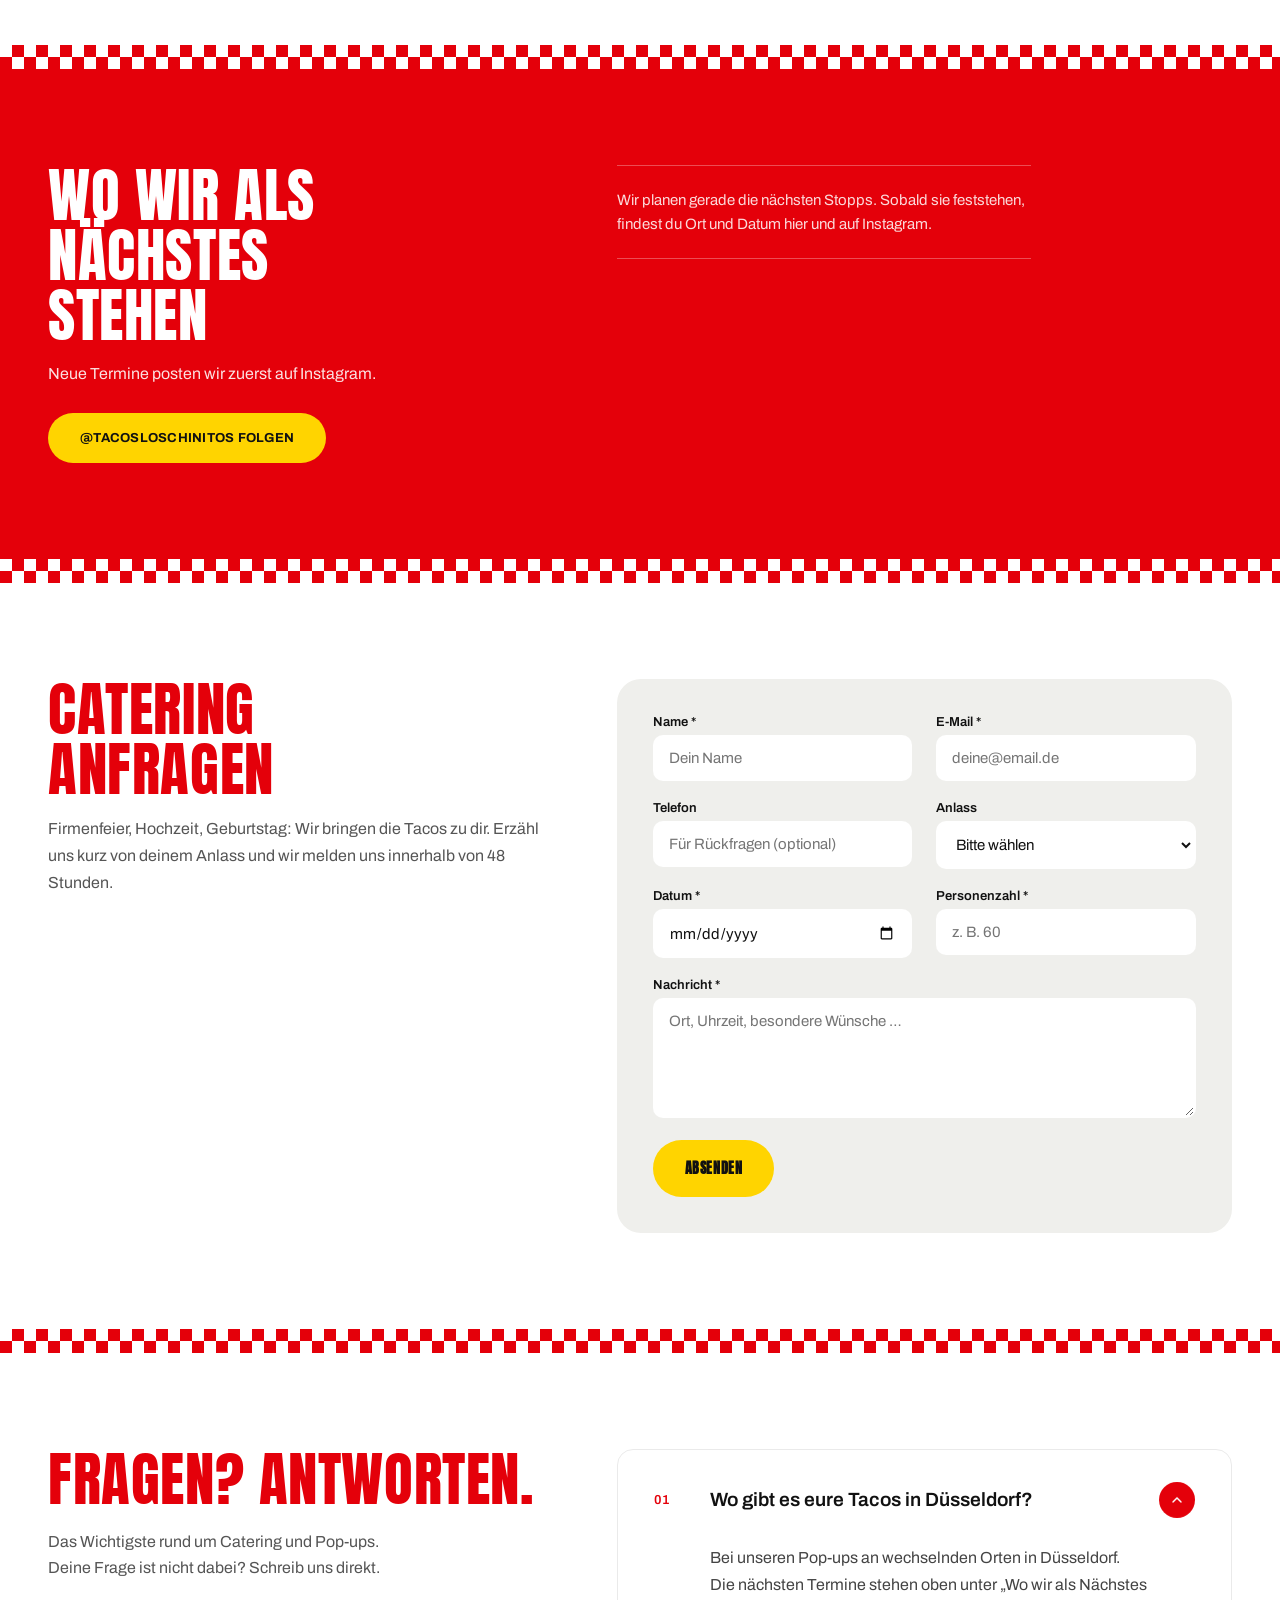
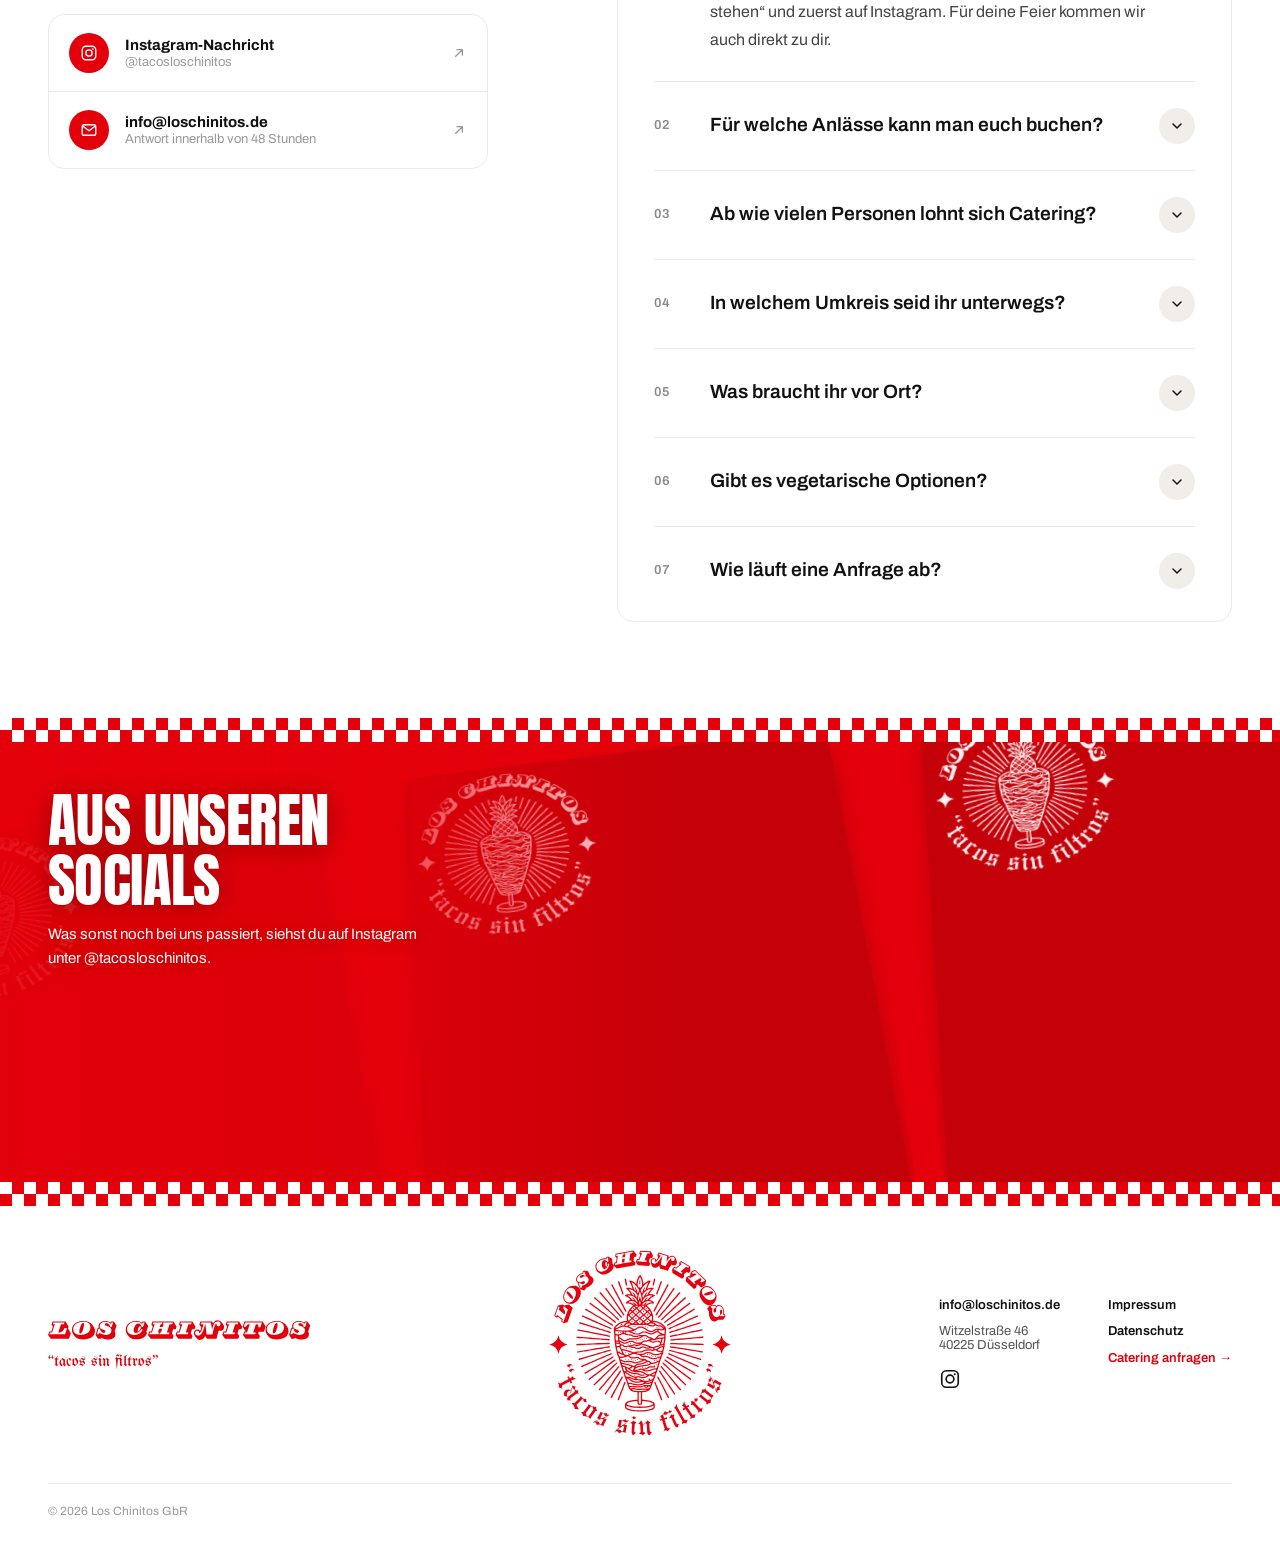
==== commit a98ae6ed: "Rework site copy in German, English and Mexican Spanish - German: fix errors in the story text ("Fro" ====
--- a/index.html
+++ b/index.html
@@ -3,8 +3,8 @@
 <head>
 <meta charset="UTF-8" />
 <meta name="viewport" content="width=device-width, initial-scale=1.0" />
-<title>Tacos in Düsseldorf — Los Chinitos | Pop-ups &amp; Catering</title>
-<meta name="description" content="Tacos in Düsseldorf, inspiriert von den Taquerías in Mexiko-Stadt: Los Chinitos bringt Pastor, Suadero und Ribeye Gaonera zu Pop-ups und auf deine Feier. Ohne Tex-Mex. Jetzt Catering anfragen." />
+<title>Tacos in Düsseldorf – Los Chinitos | Pop-ups &amp; Catering</title>
+<meta name="description" content="Tacos in Düsseldorf, inspiriert von den Taquerías in Mexiko-Stadt: Pastor, Suadero und Ribeye Gaonera bei Pop-ups und als Catering. Ohne Tex-Mex." />
 
 <link rel="icon" type="image/svg+xml" href="logo-icon.svg" />
 <link rel="icon" type="image/png" sizes="32x32" href="favicon-32.png" />
@@ -19,13 +19,13 @@
 <meta property="og:type" content="website" />
 <meta property="og:locale" content="de_DE" />
 <meta property="og:site_name" content="Los Chinitos" />
-<meta property="og:title" content="Tacos in Düsseldorf — Los Chinitos | Pop-ups &amp; Catering" />
-<meta property="og:description" content="Tacos in Düsseldorf, inspiriert von den Taquerías in Mexiko-Stadt: Los Chinitos bringt Pastor, Suadero und Ribeye Gaonera zu Pop-ups und auf deine Feier. Ohne Tex-Mex. Jetzt Catering anfragen." />
+<meta property="og:title" content="Tacos in Düsseldorf – Los Chinitos | Pop-ups &amp; Catering" />
+<meta property="og:description" content="Tacos in Düsseldorf, inspiriert von den Taquerías in Mexiko-Stadt: Pastor, Suadero und Ribeye Gaonera bei Pop-ups und als Catering. Ohne Tex-Mex." />
 <meta property="og:url" content="https://loschinitos.de/" />
 <meta property="og:image" content="https://loschinitos.de/og-image.png" />
 <meta property="og:image:width" content="1200" />
 <meta property="og:image:height" content="630" />
-<meta property="og:image:alt" content="Los Chinitos — Emblem und Schriftzug auf Rot" />
+<meta property="og:image:alt" content="Los Chinitos: Emblem und Schriftzug auf Rot" />
 <meta name="twitter:card" content="summary_large_image" />
 
 <link rel="stylesheet" href="css/style.css" />
@@ -98,12 +98,12 @@
    "name": "Wo gibt es eure Tacos in Düsseldorf?",
    "acceptedAnswer": {
     "@type": "Answer",
-    "text": "Bei unseren Pop-ups an wechselnden Orten in Düsseldorf. Die nächsten Termine stehen oben unter „Wo wir als nächstes stehen“ und zuerst auf Instagram. Für deine Feier kommen wir auch direkt zu dir."
+    "text": "Bei unseren Pop-ups an wechselnden Orten in Düsseldorf. Die nächsten Termine stehen oben unter „Wo wir als Nächstes stehen“ und zuerst auf Instagram. Für deine Feier kommen wir auch direkt zu dir."
    }
   },
   {
    "@type": "Question",
-   "name": "Für welche Anlässe könnt ihr gebucht werden?",
+   "name": "Für welche Anlässe kann man euch buchen?",
    "acceptedAnswer": {
     "@type": "Answer",
     "text": "Firmenfeiern, Hochzeiten, Geburtstage, Festivals und private Feiern. Erzähl uns, was du planst, und wir schauen, welches Format am besten dazu passt."
@@ -114,7 +114,7 @@
    "name": "Ab wie vielen Personen lohnt sich Catering?",
    "acceptedAnswer": {
     "@type": "Answer",
-    "text": "Eine feste Untergrenze haben wir nicht. Ob kleine Runde oder großes Fest: Schreib uns, wie viele Gäste kommen, und wir schlagen dir das passende Format vor."
+    "text": "Eine feste Untergrenze haben wir nicht. Schreib uns, wie viele Gäste kommen, und wir sagen dir, was dafür am besten passt."
    }
   },
   {
@@ -122,7 +122,7 @@
    "name": "In welchem Umkreis seid ihr unterwegs?",
    "acceptedAnswer": {
     "@type": "Answer",
-    "text": "Zuhause sind wir in Düsseldorf, und in der Umgebung sind wir gern dabei. Für weitere Strecken frag einfach an, dann klären wir Anfahrt und Kosten gemeinsam."
+    "text": "Wir sind in Düsseldorf zu Hause und kommen auch gern in die Umgebung. Bei längeren Strecken frag einfach an, dann klären wir Anfahrt und Kosten gemeinsam."
    }
   },
   {
@@ -174,7 +174,7 @@
 
 <header class="nav" id="site-nav">
   <div class="nav-inner">
-    <a href="#top" class="nav-brand" aria-label="Los Chinitos — nach oben" data-i18n-aria-label="nav.toTop">
+    <a href="#top" class="nav-brand" aria-label="Los Chinitos, nach oben" data-i18n-aria-label="nav.toTop">
       <img class="logo-icon" src="logo-icon.svg" alt="" />
       <img class="logo-wordmark" src="logo-wordmark.svg" alt="Los Chinitos" />
     </a>
@@ -182,7 +182,7 @@
     <div class="nav-center">
       <ul class="nav-links">
         <li><a href="#story" data-i18n="nav.story">Unsere Story</a></li>
-        <li><a href="#produkte" data-i18n="nav.products">Produkte</a></li>
+        <li><a href="#produkte" data-i18n="nav.products">Karte</a></li>
         <li><a href="#events" data-i18n="nav.events">Events</a></li>
         <li><a href="https://www.instagram.com/tacosloschinitos/" target="_blank" rel="noopener">Instagram</a></li>
       </ul>
@@ -207,7 +207,7 @@
 
   <nav class="nav-mobile-panel" aria-label="Mobile Navigation" data-i18n-aria-label="nav.mobile">
     <a href="#story" data-i18n="nav.story">Unsere Story</a>
-    <a href="#produkte" data-i18n="nav.products">Produkte</a>
+    <a href="#produkte" data-i18n="nav.products">Karte</a>
     <a href="#events" data-i18n="nav.events">Events</a>
     <a href="https://www.instagram.com/tacosloschinitos/" target="_blank" rel="noopener">Instagram</a>
     <a href="#anfragen" class="btn btn-white" data-i18n="nav.cta">Anfragen</a>
@@ -260,7 +260,7 @@
           </div>
           <div class="story-text" data-story="left">
             <h2 data-i18n="story.leftH">Es fing nicht mit einem Businessplan an</h2>
-            <p data-i18n="story.leftP">Angefangen hat alles in der Hauptstadt Mexikos, Ciudad de México. An einem Montagmittag im Mercado de La Merced. Mit je drei Tacos al Pastor. Schon der erste Biss hat uns so überzeugt, dass wir ihn unbedingt mit euch teilen wollten.</p>
+            <p data-i18n="story.leftP">Angefangen hat alles in Ciudad de México, an einem Montagmittag im Mercado de La Merced, mit je drei Tacos al Pastor. Schon der erste Biss hat uns so überzeugt, dass wir das unbedingt mit euch teilen wollten.</p>
           </div>
         </div>
 
@@ -285,8 +285,8 @@
           </div>
           <div class="story-text" data-story="right">
             <h2 data-i18n-html="story.rightH">In dieser Stadt nannten sie uns <span class="quoted">CHINITOS</span></h2>
-            <p data-i18n="story.rightP1">Personen mit ostasiatischen Zügen werden von Mexikanern oft scherzhaft „Chinitos“ genannt. Das ist nicht als Front, sondern vielmehr als Neckerei gedacht, quasi ein Zeichen der Zugehörigkeit. Aus Chinito wurde „compa“ und aus „compa“ wurde „hermano“.</p>
-            <p data-i18n="story.rightP2">Auf unseren Reisen durch Mexiko haben wir nicht nur mega viel über Tacos gelernt, sondern wurden immer herzlich empfangen, das uns bis heute positiv geprägt hat. Genau diese Herzlichkeit möchten wir euch in Form unserer Tacos weitergeben.</p>
+            <p data-i18n="story.rightP1">In Mexiko nennt man Menschen mit ostasiatischen Gesichtszügen oft scherzhaft „Chinitos“. Das ist nicht böse gemeint, sondern eine Neckerei, quasi ein Zeichen der Zugehörigkeit. Aus „Chinito“ wurde „carnal“ und aus „carnal“ wurde „hermano“.</p>
+            <p data-i18n="story.rightP2">Auf unseren Reisen durch Mexiko haben wir nicht nur mega viel über Tacos gelernt. Wir wurden auch überall herzlich empfangen, und das hat uns bis heute geprägt. Genau diese Herzlichkeit möchten wir mit unseren Tacos an euch weitergeben.</p>
           </div>
         </div>
 
@@ -381,7 +381,7 @@
   <div class="container">
     <div class="events-grid">
       <div class="events-left">
-        <h2 data-i18n-html="events.h">Wo wir als<br />nächstes<br />stehen</h2>
+        <h2 data-i18n-html="events.h">Wo wir als<br />Nächstes<br />stehen</h2>
         <p data-i18n="events.p">Neue Termine posten wir zuerst auf Instagram.</p>
         <a href="https://www.instagram.com/tacosloschinitos/" target="_blank" rel="noopener" class="btn btn-yellow" data-i18n="events.follow">@tacosloschinitos folgen</a>
       </div>
@@ -401,7 +401,7 @@
     <div class="anfragen-grid">
       <div class="anfragen-left">
         <h2 data-i18n-html="inquiry.h">Catering<br />anfragen</h2>
-        <p data-i18n="inquiry.p">Firmenfeier, Hochzeit, Geburtstag: Wir bringen die Tacos zu euch. Erzähl uns kurz von deinem Anlass, wir melden uns innerhalb von 48 Stunden.</p>
+        <p data-i18n="inquiry.p">Firmenfeier, Hochzeit, Geburtstag: Wir bringen die Tacos zu dir. Erzähl uns kurz von deinem Anlass und wir melden uns innerhalb von 48 Stunden.</p>
       </div>
 
       <div class="form-card">
@@ -451,7 +451,7 @@
 
             <div class="form-field full">
               <label for="f-nachricht" data-i18n="form.message">Nachricht *</label>
-              <textarea id="f-nachricht" name="nachricht" placeholder="Deine Nachricht" data-i18n-placeholder="form.messagePh" required></textarea>
+              <textarea id="f-nachricht" name="nachricht" placeholder="Ort, Uhrzeit, besondere Wünsche …" data-i18n-placeholder="form.messagePh" required></textarea>
               <span class="form-error" data-i18n="form.messageErr">Bitte schreib uns kurz, worum es geht.</span>
             </div>
           </div>
@@ -501,14 +501,14 @@
           </button>
         </h3>
         <div class="faq-a" id="faq-a1" role="region" aria-labelledby="faq-q1">
-          <div class="faq-a-inner"><p data-i18n="faq.a1">Bei unseren Pop-ups an wechselnden Orten in Düsseldorf. Die nächsten Termine stehen oben unter „Wo wir als nächstes stehen“ und zuerst auf Instagram. Für deine Feier kommen wir auch direkt zu dir.</p></div>
+          <div class="faq-a-inner"><p data-i18n="faq.a1">Bei unseren Pop-ups an wechselnden Orten in Düsseldorf. Die nächsten Termine stehen oben unter „Wo wir als Nächstes stehen“ und zuerst auf Instagram. Für deine Feier kommen wir auch direkt zu dir.</p></div>
         </div>
       </div>
       <div class="faq-item">
         <h3 class="faq-q">
           <button type="button" id="faq-q2" aria-expanded="false" aria-controls="faq-a2">
             <span class="faq-num" aria-hidden="true">02</span>
-            <span class="faq-q-text" data-i18n="faq.q2">Für welche Anlässe könnt ihr gebucht werden?</span>
+            <span class="faq-q-text" data-i18n="faq.q2">Für welche Anlässe kann man euch buchen?</span>
             <span class="faq-toggle" aria-hidden="true"><svg viewBox="0 0 24 24" width="16" height="16" fill="none" stroke="currentColor" stroke-width="2.2" stroke-linecap="round" stroke-linejoin="round"><path d="M6 9l6 6 6-6"/></svg></span>
           </button>
         </h3>
@@ -525,7 +525,7 @@
           </button>
         </h3>
         <div class="faq-a" id="faq-a3" role="region" aria-labelledby="faq-q3">
-          <div class="faq-a-inner"><p data-i18n="faq.a3">Eine feste Untergrenze haben wir nicht. Ob kleine Runde oder großes Fest: Schreib uns, wie viele Gäste kommen, und wir schlagen dir das passende Format vor.</p></div>
+          <div class="faq-a-inner"><p data-i18n="faq.a3">Eine feste Untergrenze haben wir nicht. Schreib uns, wie viele Gäste kommen, und wir sagen dir, was dafür am besten passt.</p></div>
         </div>
       </div>
       <div class="faq-item">
@@ -537,7 +537,7 @@
           </button>
         </h3>
         <div class="faq-a" id="faq-a4" role="region" aria-labelledby="faq-q4">
-          <div class="faq-a-inner"><p data-i18n="faq.a4">Zuhause sind wir in Düsseldorf, und in der Umgebung sind wir gern dabei. Für weitere Strecken frag einfach an, dann klären wir Anfahrt und Kosten gemeinsam.</p></div>
+          <div class="faq-a-inner"><p data-i18n="faq.a4">Wir sind in Düsseldorf zu Hause und kommen auch gern in die Umgebung. Bei längeren Strecken frag einfach an, dann klären wir Anfahrt und Kosten gemeinsam.</p></div>
         </div>
       </div>
       <div class="faq-item">
@@ -587,39 +587,39 @@
   <div class="social-wall">
     <div class="social-col">
       <div class="social-track" style="animation:lc-scroll-up 26s linear infinite;animation-delay:-4s">
-        <div class="social-tile"><span>IG 01</span></div>
-        <div class="social-tile"><span>IG 02</span></div>
-        <div class="social-tile"><span>IG 03</span></div>
-        <div class="social-tile"><span>IG 04</span></div>
-        <div class="social-tile"><span>IG 05</span></div>
-        <div class="social-tile"><span>IG 06</span></div>
+        <div class="social-tile"></div>
+        <div class="social-tile"></div>
+        <div class="social-tile"></div>
+        <div class="social-tile"></div>
+        <div class="social-tile"></div>
+        <div class="social-tile"></div>
       </div>
     </div>
     <div class="social-col">
       <div class="social-track" style="animation:lc-scroll-down 32s linear infinite;animation-delay:-12s">
-        <div class="social-tile"><span>IG 07</span></div>
-        <div class="social-tile"><span>IG 08</span></div>
-        <div class="social-tile"><span>IG 09</span></div>
-        <div class="social-tile"><span>IG 01</span></div>
-        <div class="social-tile"><span>IG 02</span></div>
-        <div class="social-tile"><span>IG 03</span></div>
+        <div class="social-tile"></div>
+        <div class="social-tile"></div>
+        <div class="social-tile"></div>
+        <div class="social-tile"></div>
+        <div class="social-tile"></div>
+        <div class="social-tile"></div>
       </div>
     </div>
     <div class="social-col">
       <div class="social-track" style="animation:lc-scroll-up 29s linear infinite;animation-delay:-18s">
-        <div class="social-tile"><span>IG 04</span></div>
-        <div class="social-tile"><span>IG 05</span></div>
-        <div class="social-tile"><span>IG 06</span></div>
-        <div class="social-tile"><span>IG 07</span></div>
-        <div class="social-tile"><span>IG 08</span></div>
-        <div class="social-tile"><span>IG 09</span></div>
+        <div class="social-tile"></div>
+        <div class="social-tile"></div>
+        <div class="social-tile"></div>
+        <div class="social-tile"></div>
+        <div class="social-tile"></div>
+        <div class="social-tile"></div>
       </div>
     </div>
   </div>
 
   <div class="social-wall-copy">
     <h2 data-i18n-html="social.h">Aus unseren<br />socials</h2>
-    <p data-i18n="social.p">Tacos, Tortillas, Gäste, Standorte. Mehr davon auf Instagram unter @tacosloschinitos.</p>
+    <p data-i18n="social.p">Was sonst noch bei uns passiert, siehst du auf Instagram unter @tacosloschinitos.</p>
   </div>
 </section>
 
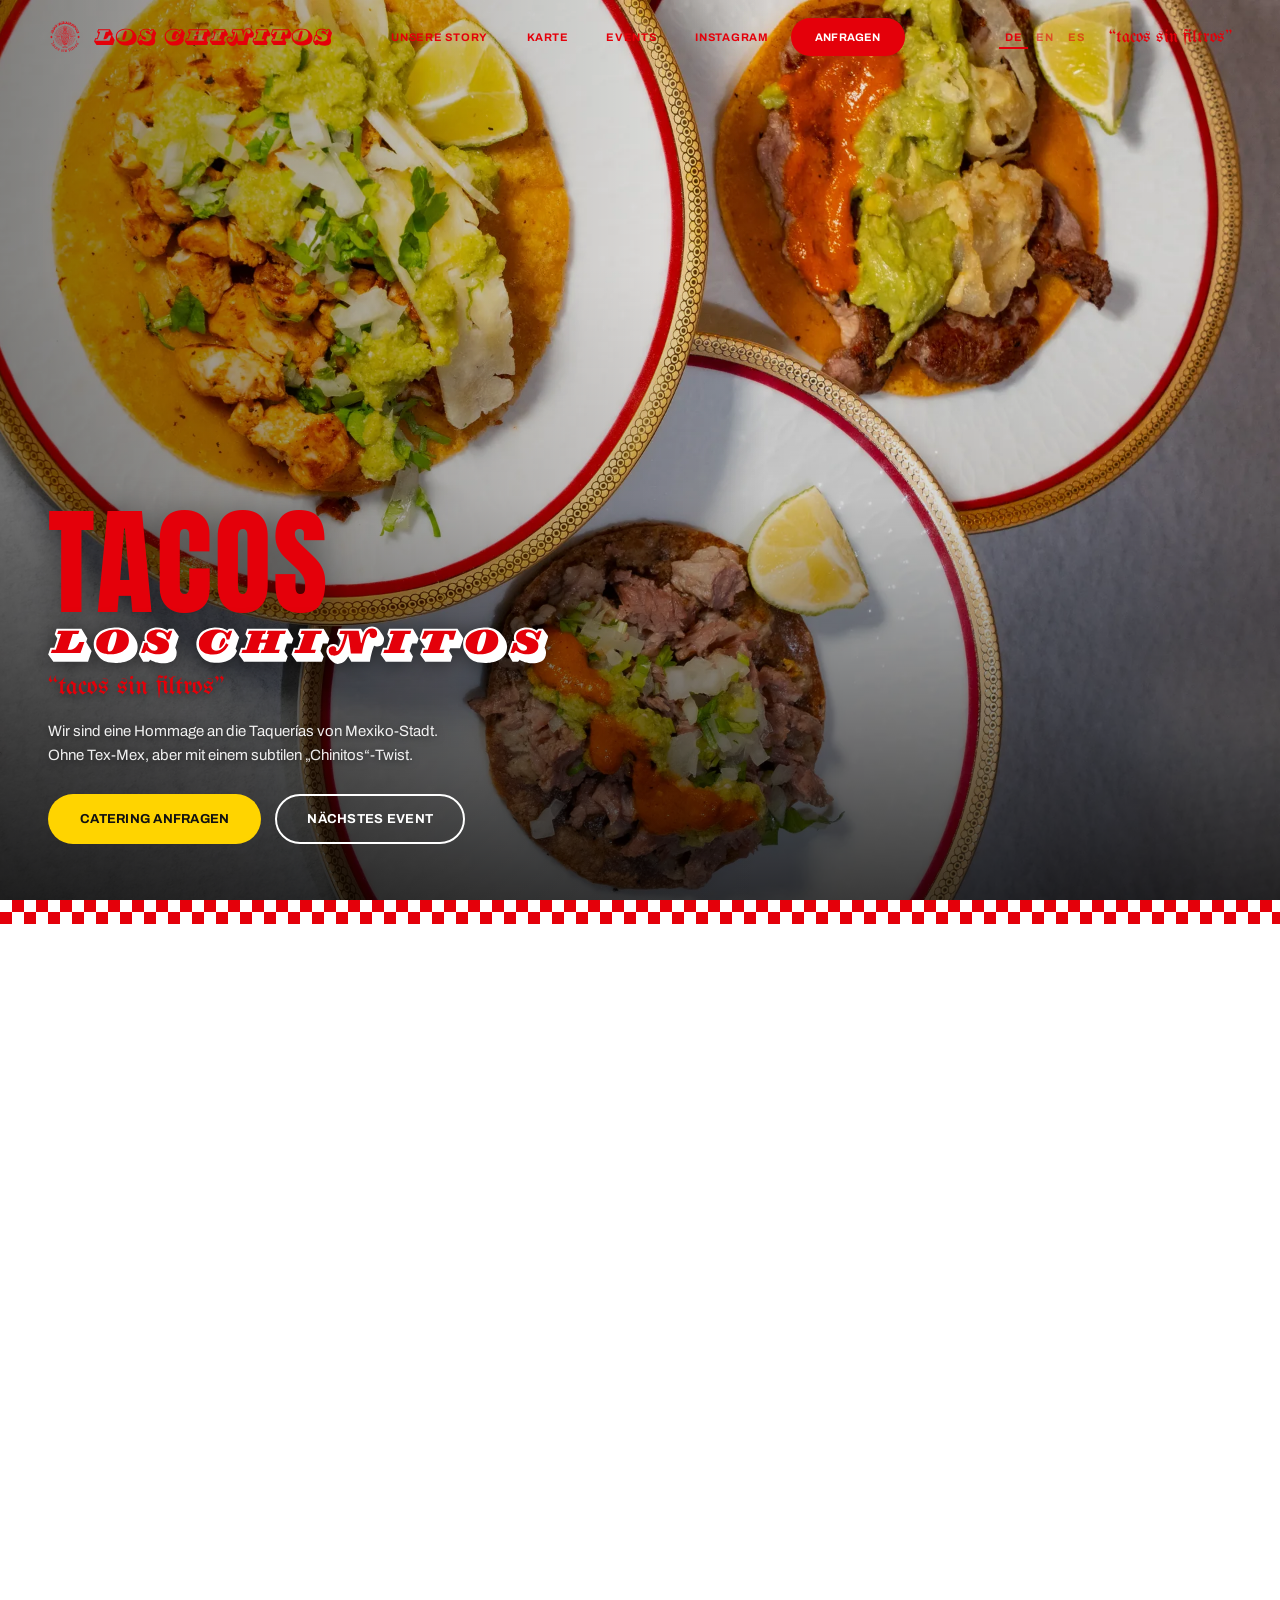
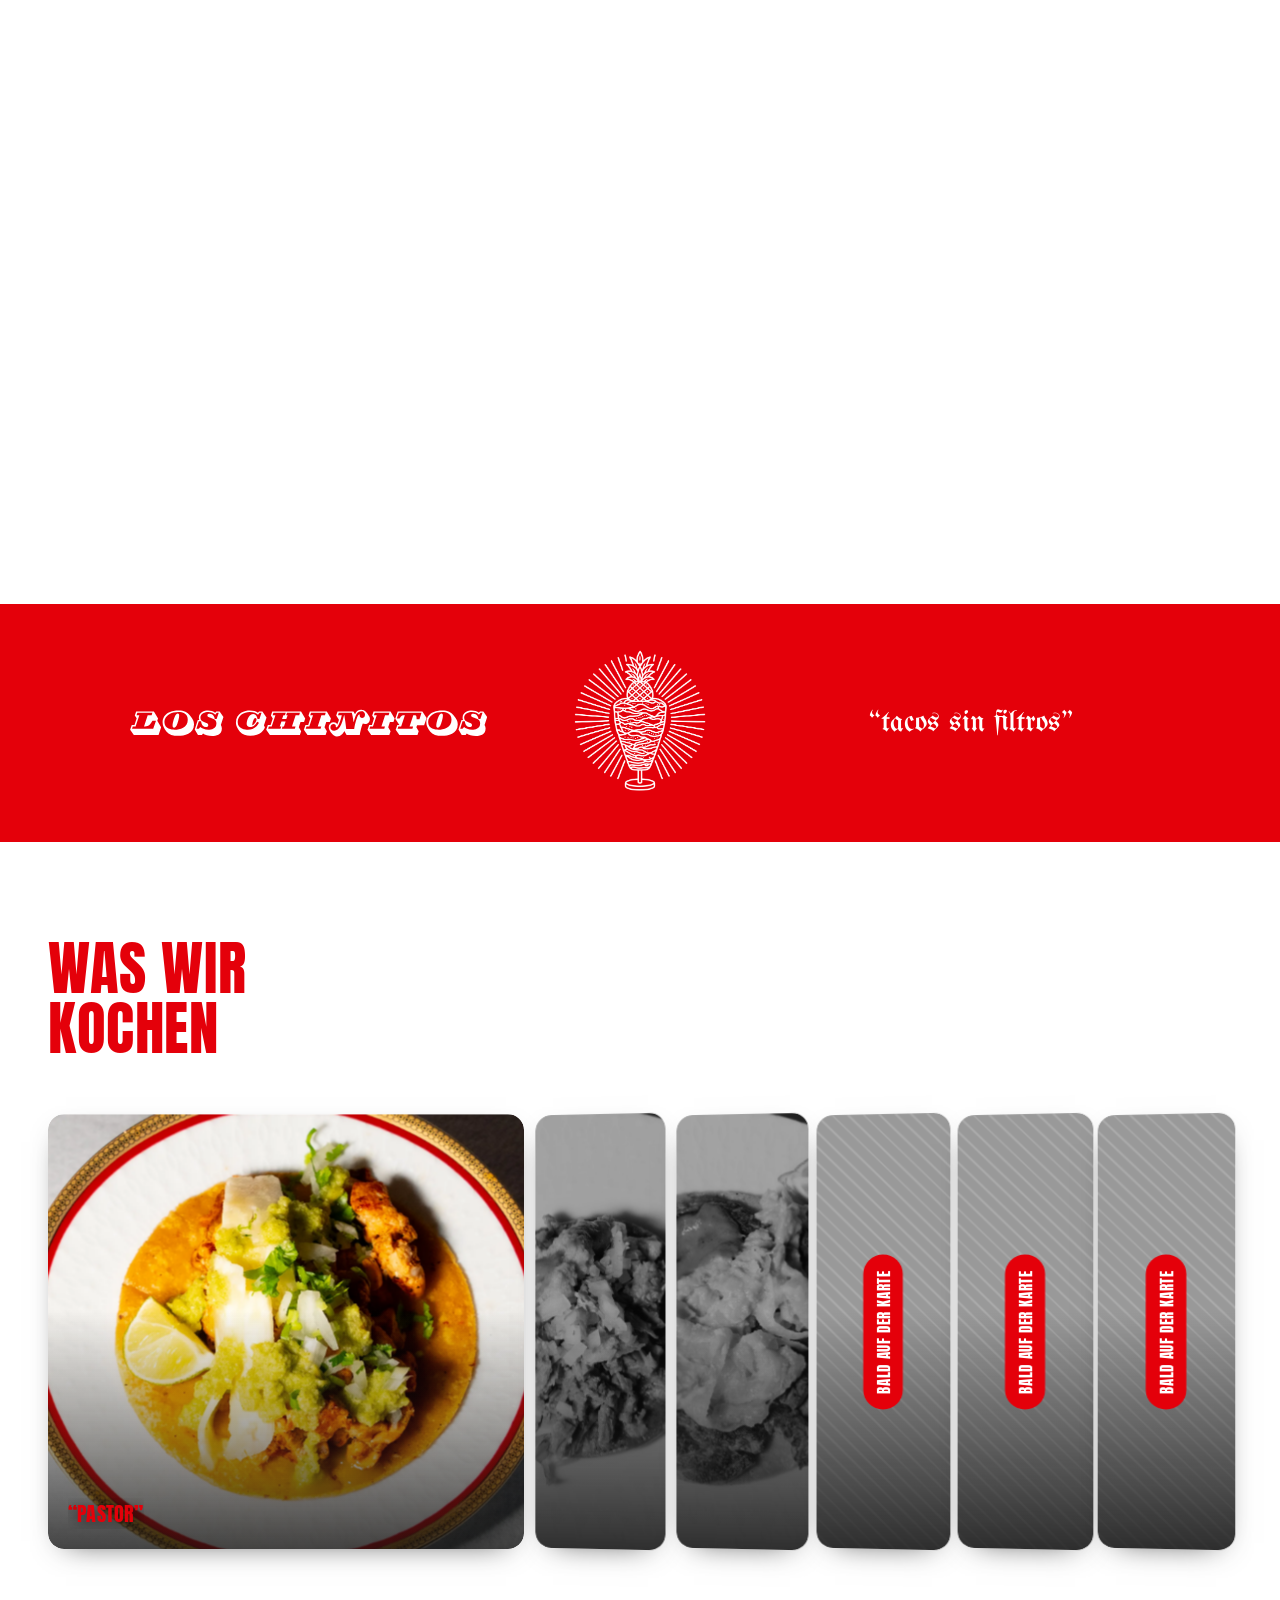
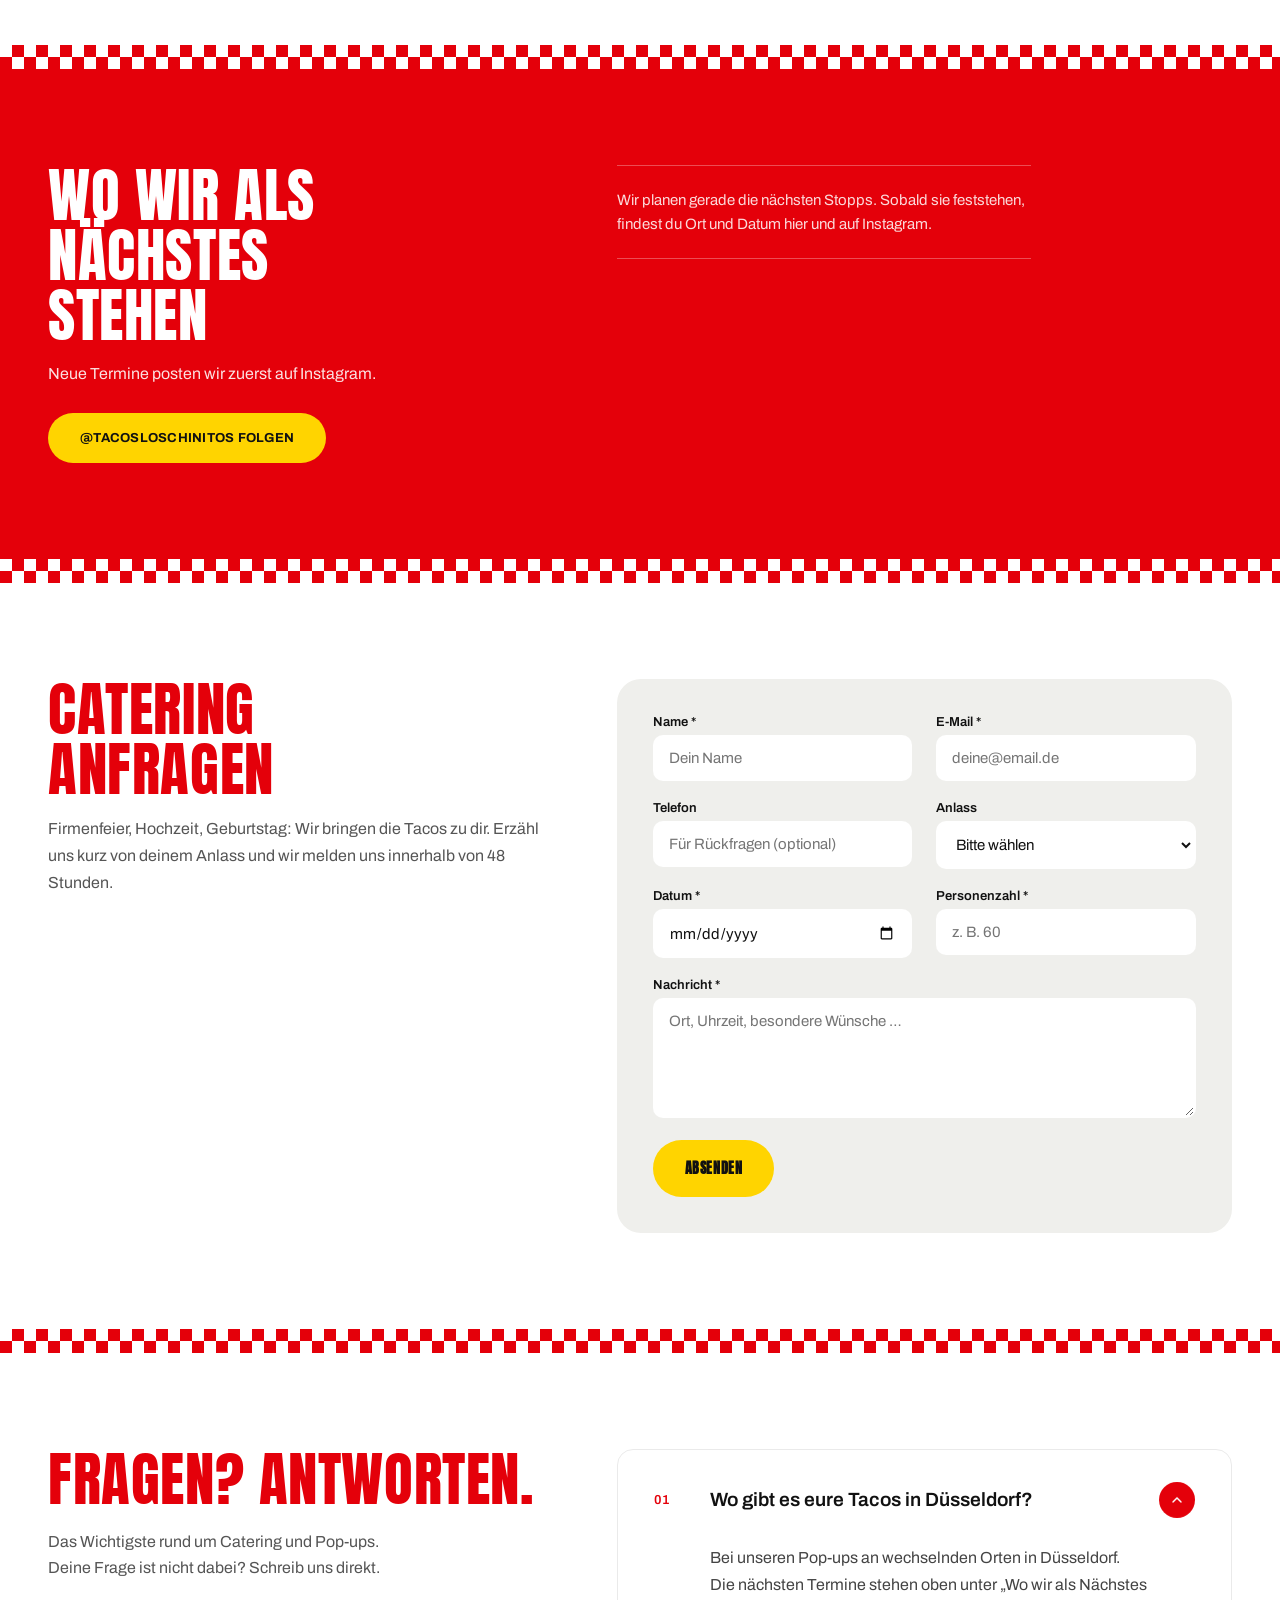
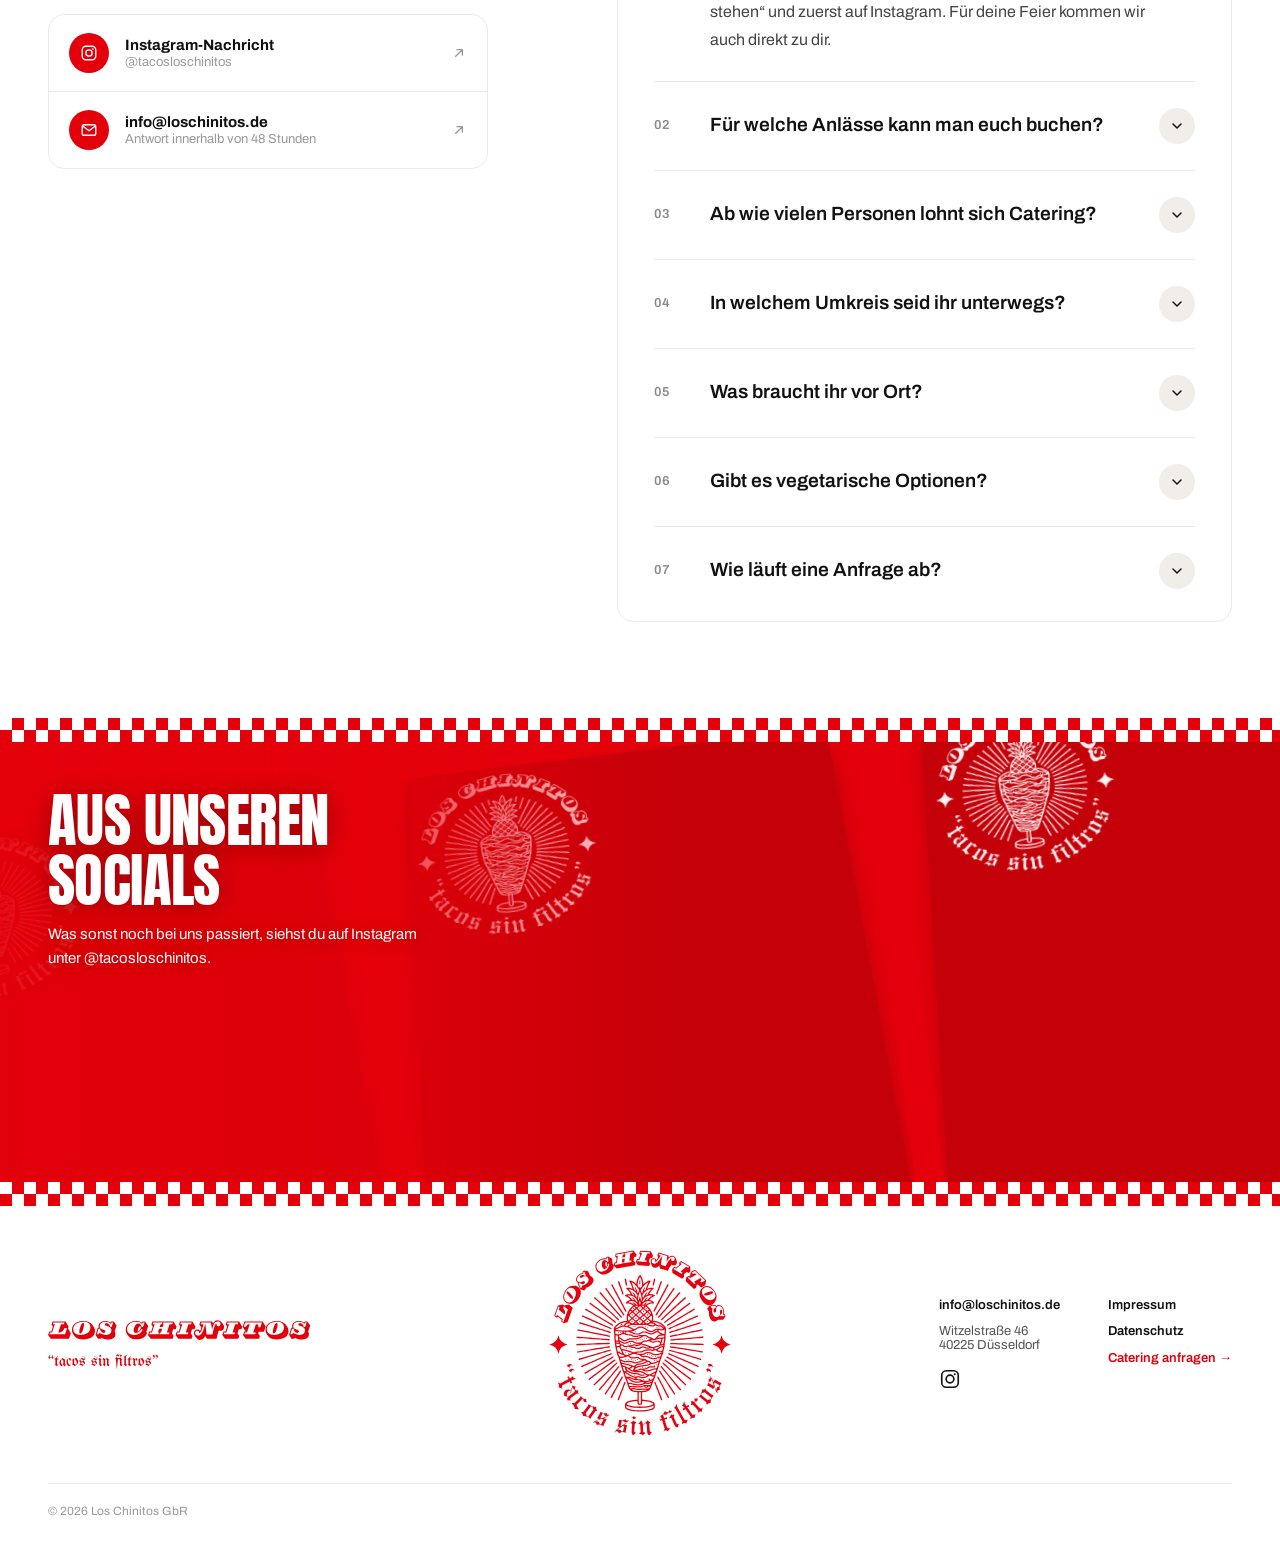
==== commit 34ec6b72: "Rename founders photo so browsers fetch the new version Images are cached for a week; a new file nam" ====
--- a/index.html
+++ b/index.html
@@ -265,7 +265,7 @@
         </div>
 
         <div class="story-img-block" data-story="img">
-          <img src="founders-story.webp" loading="lazy" decoding="async" width="1600" height="2000" alt="Die drei Gründer von Los Chinitos, Toni, Linh und Mato, vor einem roten Strahlenkranz mit dem Schriftzug „We are Los Chinitos“" data-i18n-alt="story.imgAlt" />
+          <img src="founders-story-v2.webp" loading="lazy" decoding="async" width="1600" height="2000" alt="Die drei Gründer von Los Chinitos, Toni, Linh und Mato, vor einem roten Strahlenkranz mit dem Schriftzug „We are Los Chinitos“" data-i18n-alt="story.imgAlt" />
           <div class="story-names">
             <span class="quoted">TONI</span>
             <span class="quoted">LINH</span>
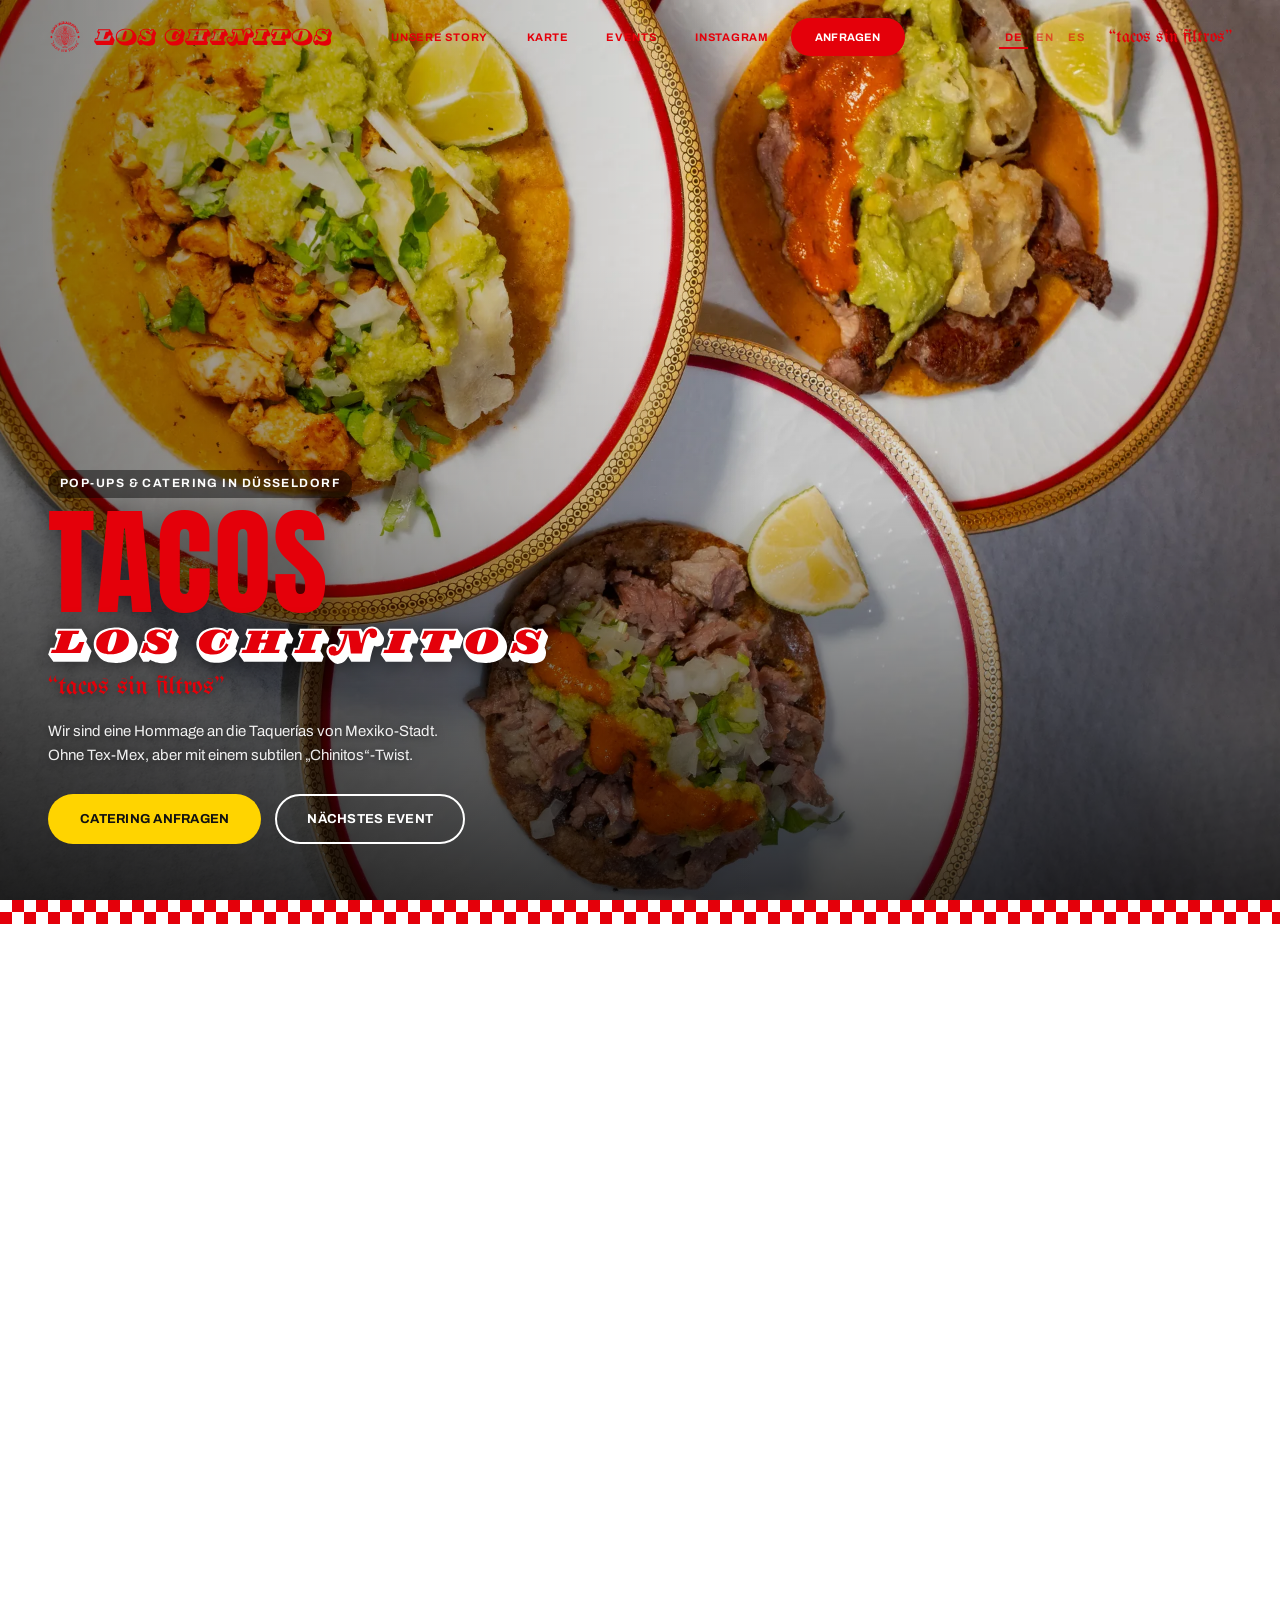
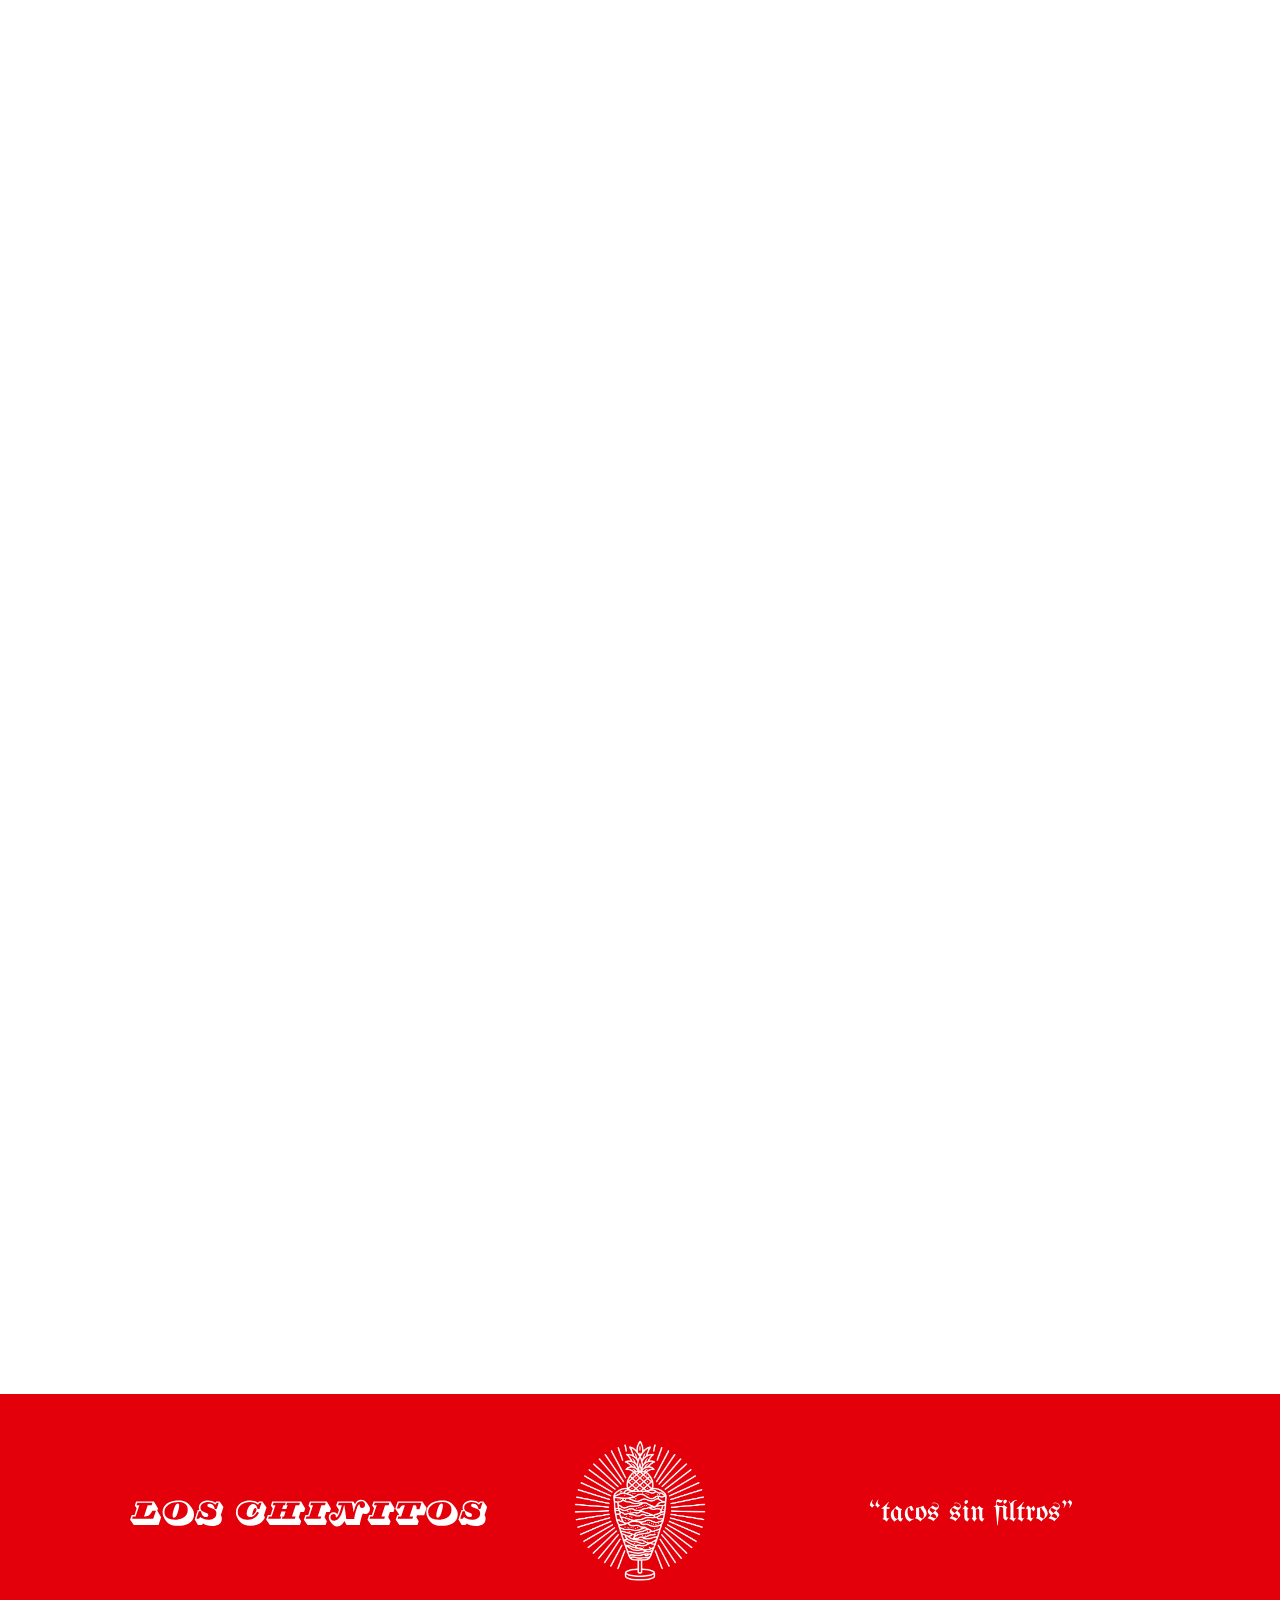
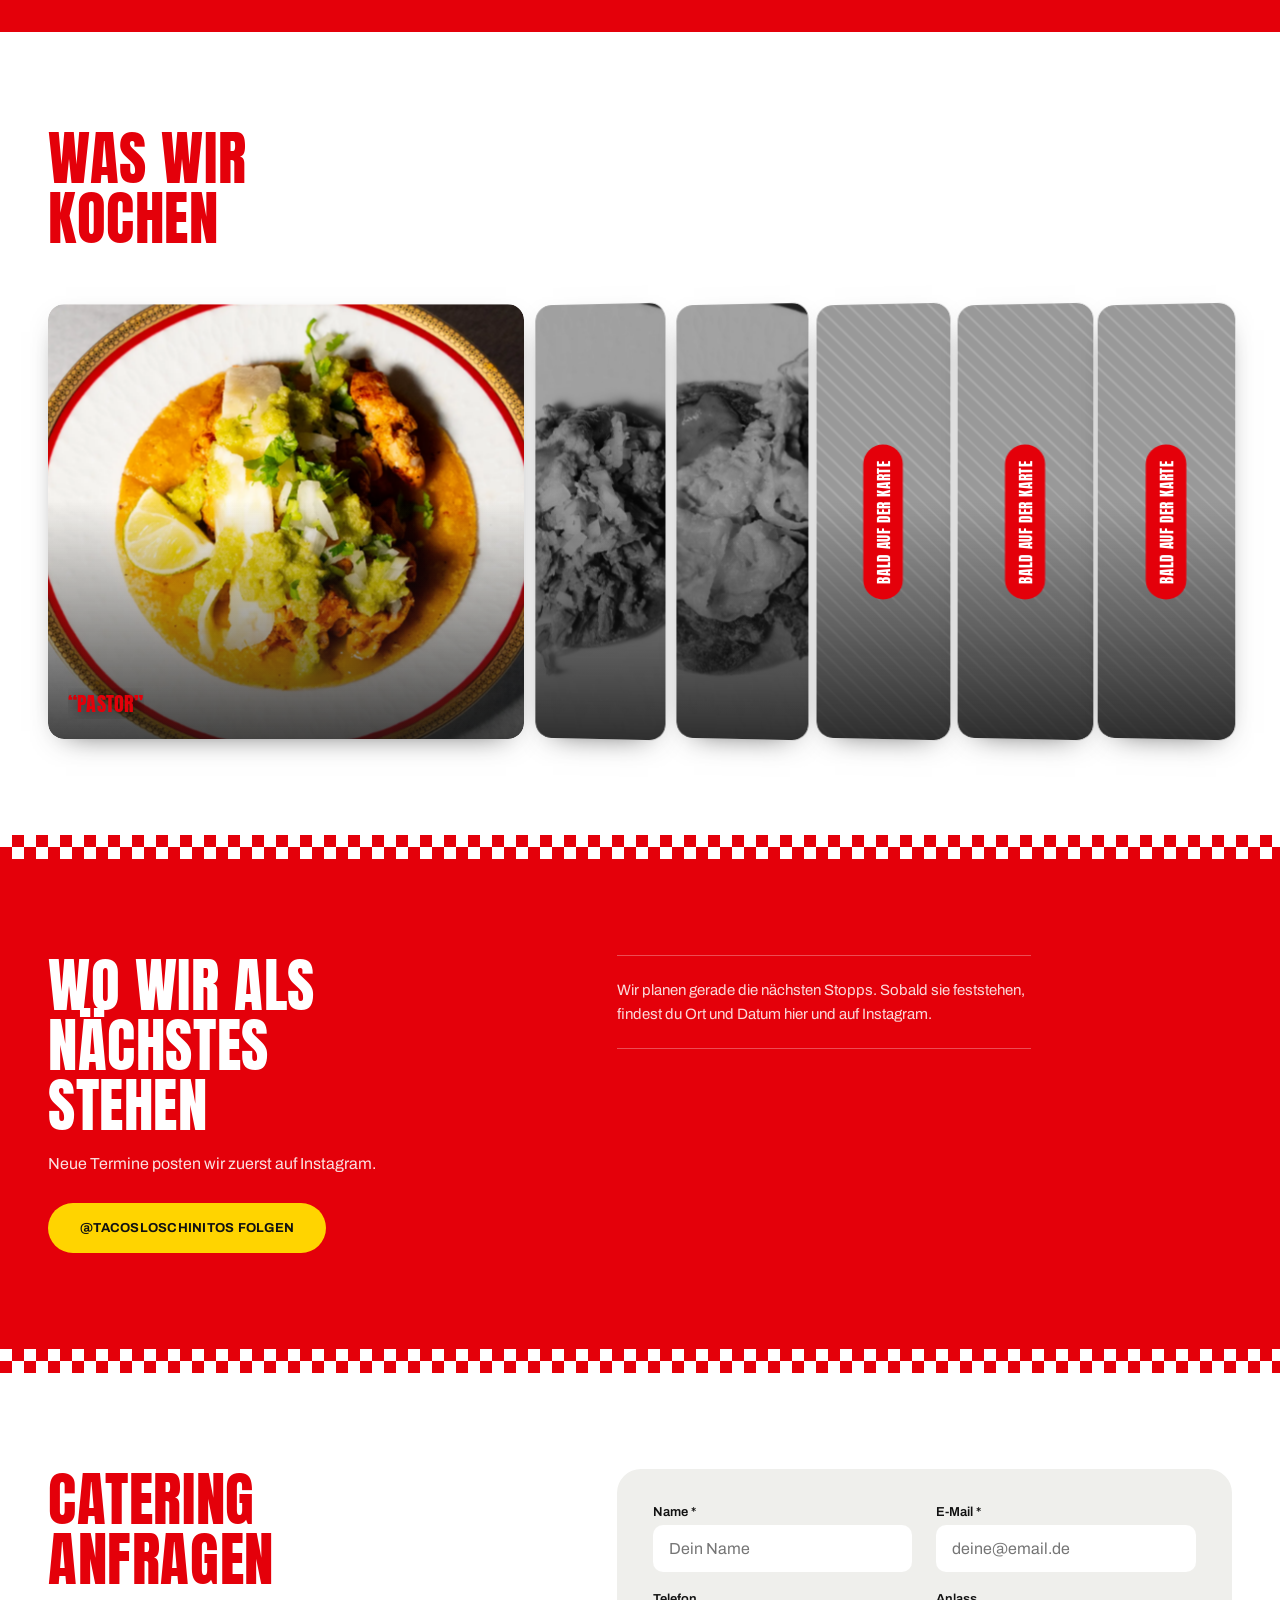
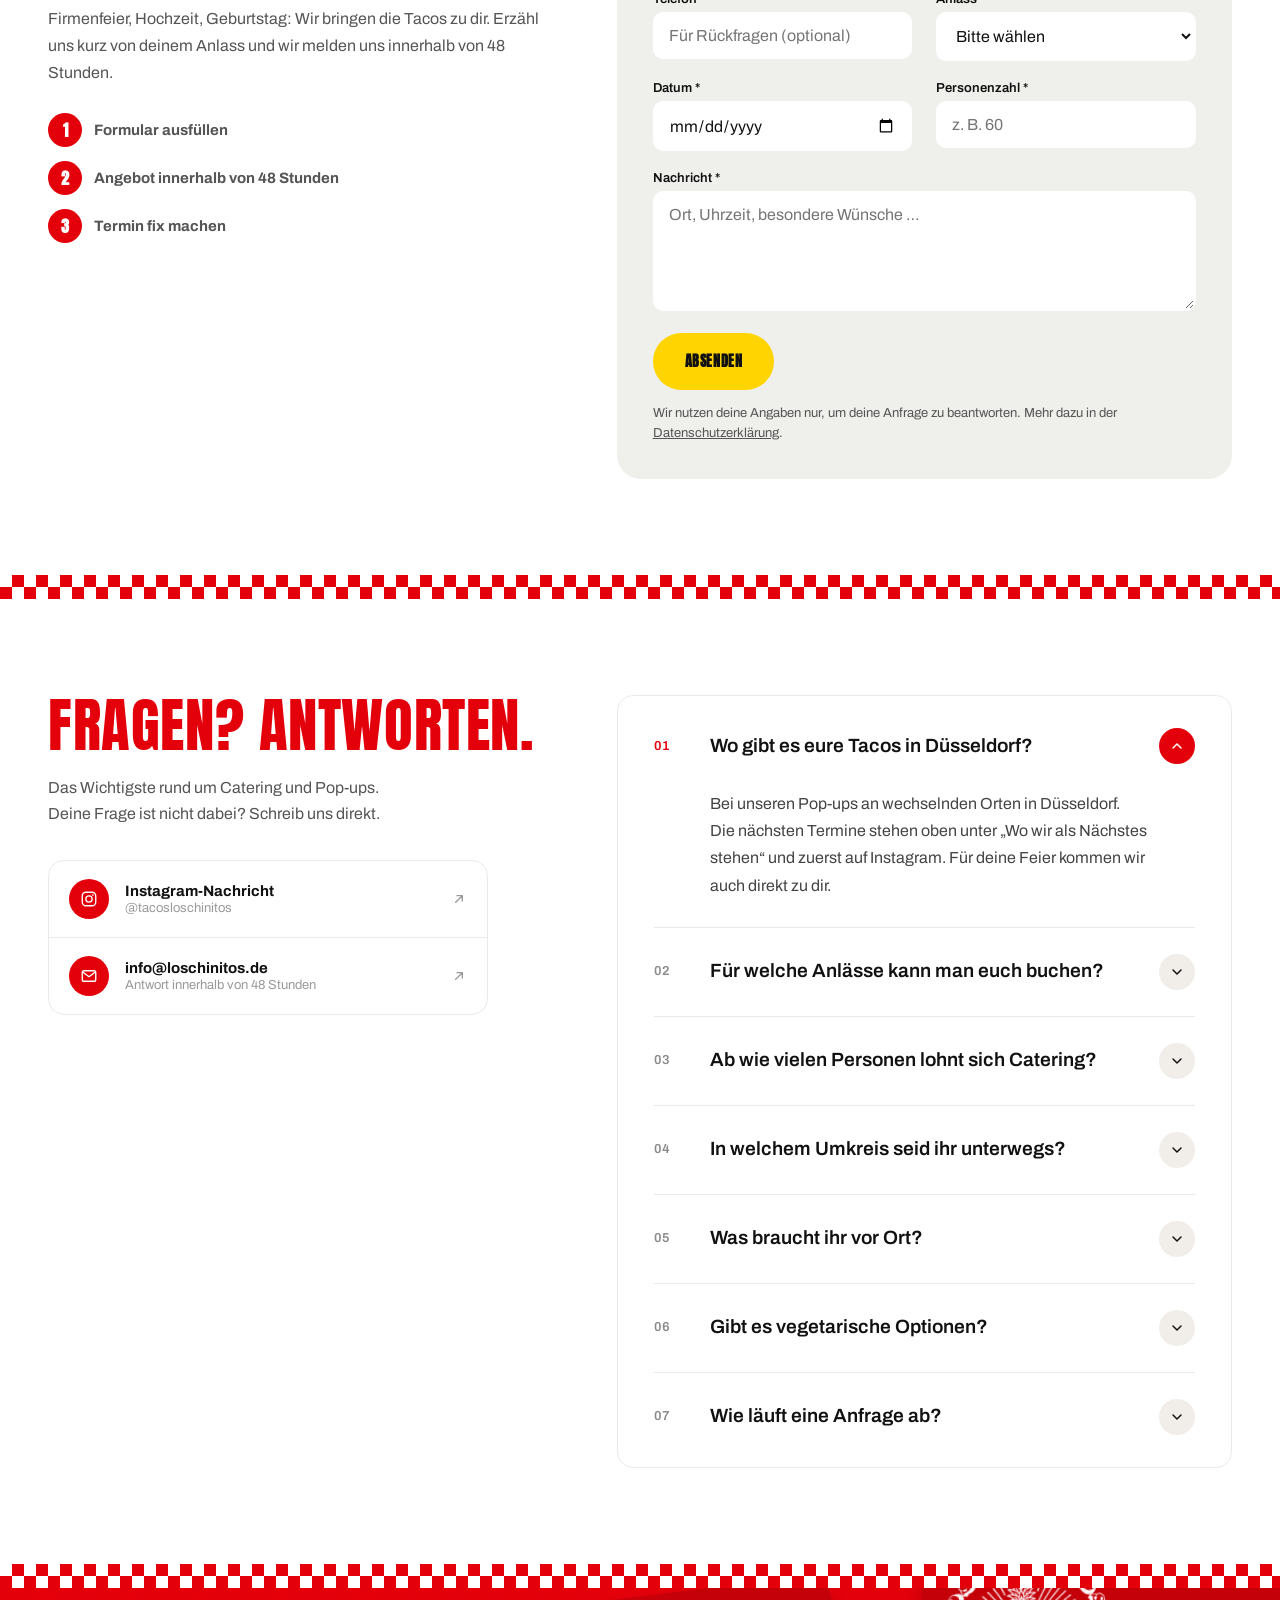
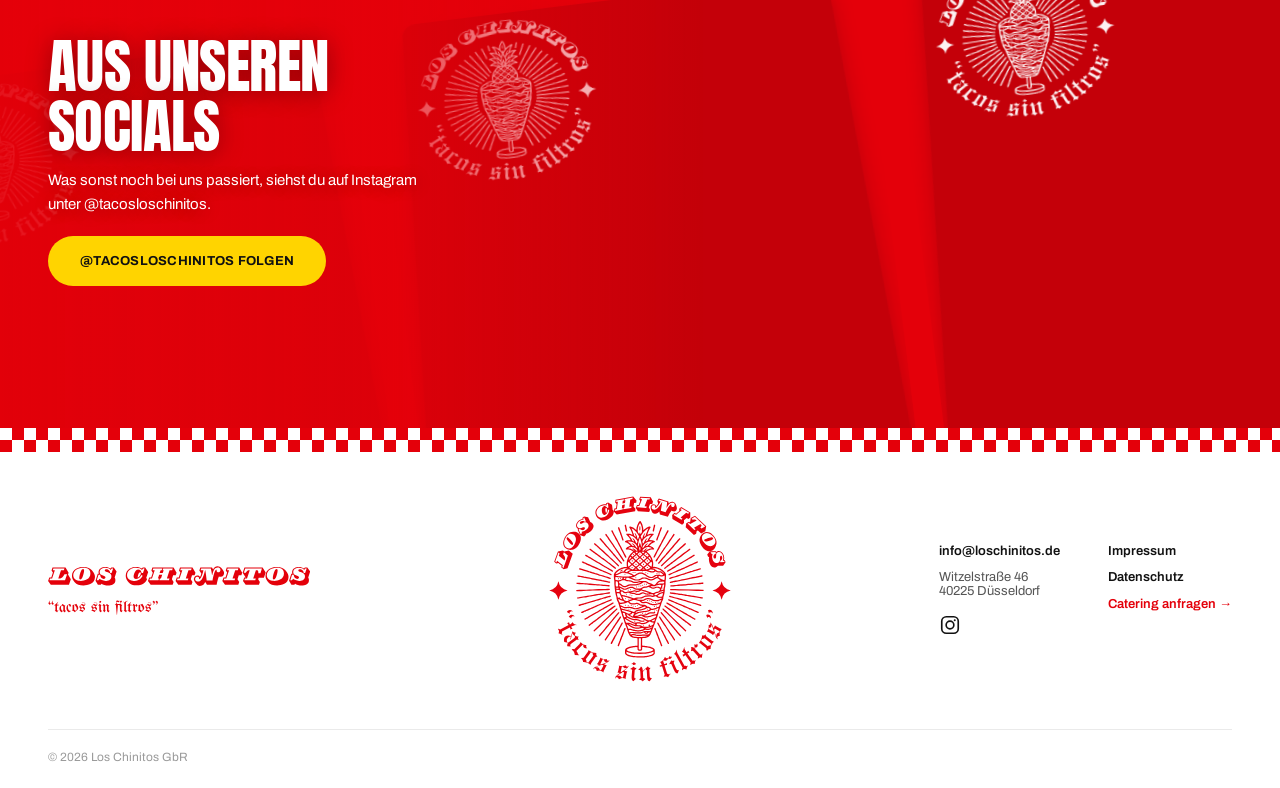
==== commit e56282dd: "Fix tablet layouts, improve the enquiry form and add clearer calls to action Fixes: - Story texts vi" ====
--- a/index.html
+++ b/index.html
@@ -229,6 +229,7 @@
   <div class="hero-inner">
     <div class="hero-card">
       <!-- one H1 = "Tacos – Los Chinitos": headline word + wordmark, same look as before -->
+      <p class="hero-kicker" data-i18n="hero.kicker">Pop-ups &amp; Catering in Düsseldorf</p>
       <h1 class="hero-title"><span class="hero-title-main">TACOS</span><img class="hero-wordmark" src="logo-wordmark-inverse.svg" alt="– Los Chinitos" /></h1>
       <span class="hero-tagline script-tag quoted">tacos sin filtros</span>
       <p data-i18n="hero.text">Wir sind eine Hommage an die Taquerías von Mexiko-Stadt. Ohne Tex-Mex, aber mit einem subtilen „Chinitos“-Twist.</p>
@@ -402,6 +403,11 @@
       <div class="anfragen-left">
         <h2 data-i18n-html="inquiry.h">Catering<br />anfragen</h2>
         <p data-i18n="inquiry.p">Firmenfeier, Hochzeit, Geburtstag: Wir bringen die Tacos zu dir. Erzähl uns kurz von deinem Anlass und wir melden uns innerhalb von 48 Stunden.</p>
+        <ol class="anfragen-steps">
+          <li data-i18n="inquiry.step1">Formular ausfüllen</li>
+          <li data-i18n="inquiry.step2">Angebot innerhalb von 48 Stunden</li>
+          <li data-i18n="inquiry.step3">Termin fix machen</li>
+        </ol>
       </div>
 
       <div class="form-card">
@@ -411,14 +417,14 @@
           <div class="form-grid">
             <div class="form-field">
               <label for="f-name" data-i18n="form.name">Name *</label>
-              <input type="text" id="f-name" name="name" placeholder="Dein Name" data-i18n-placeholder="form.namePh" required />
-              <span class="form-error" data-i18n="form.nameErr">Bitte gib deinen Namen an.</span>
+              <input type="text" id="f-name" name="name" placeholder="Dein Name" data-i18n-placeholder="form.namePh" autocomplete="name" required aria-describedby="f-name-err" />
+              <span class="form-error" id="f-name-err" data-i18n="form.nameErr">Bitte gib deinen Namen an.</span>
             </div>
 
             <div class="form-field">
               <label for="f-email" data-i18n="form.email">E-Mail *</label>
-              <input type="email" id="f-email" name="email" placeholder="deine@email.de" data-i18n-placeholder="form.emailPh" autocomplete="email" required />
-              <span class="form-error" data-i18n="form.emailErr">Bitte gib eine gültige E-Mail-Adresse an.</span>
+              <input type="email" id="f-email" name="email" placeholder="deine@email.de" data-i18n-placeholder="form.emailPh" autocomplete="email" required aria-describedby="f-email-err" />
+              <span class="form-error" id="f-email-err" data-i18n="form.emailErr">Bitte gib eine gültige E-Mail-Adresse an.</span>
             </div>
 
             <div class="form-field">
@@ -439,29 +445,30 @@
 
             <div class="form-field">
               <label for="f-datum" data-i18n="form.date">Datum *</label>
-              <input type="date" id="f-datum" name="datum" required />
-              <span class="form-error" data-i18n="form.dateErr">Bitte wähle ein Datum.</span>
+              <input type="date" id="f-datum" name="datum" required aria-describedby="f-datum-err" />
+              <span class="form-error" id="f-datum-err" data-i18n="form.dateErr">Bitte wähle ein Datum ab heute.</span>
             </div>
 
             <div class="form-field">
               <label for="f-personen" data-i18n="form.guests">Personenzahl *</label>
-              <input type="number" id="f-personen" name="personen" min="1" placeholder="z. B. 60" data-i18n-placeholder="form.guestsPh" required />
-              <span class="form-error" data-i18n="form.guestsErr">Bitte gib die Personenzahl an.</span>
+              <input type="number" id="f-personen" name="personen" min="1" placeholder="z. B. 60" data-i18n-placeholder="form.guestsPh" required aria-describedby="f-personen-err" />
+              <span class="form-error" id="f-personen-err" data-i18n="form.guestsErr">Bitte gib die Personenzahl an.</span>
             </div>
 
             <div class="form-field full">
               <label for="f-nachricht" data-i18n="form.message">Nachricht *</label>
-              <textarea id="f-nachricht" name="nachricht" placeholder="Ort, Uhrzeit, besondere Wünsche …" data-i18n-placeholder="form.messagePh" required></textarea>
-              <span class="form-error" data-i18n="form.messageErr">Bitte schreib uns kurz, worum es geht.</span>
+              <textarea id="f-nachricht" name="nachricht" placeholder="Ort, Uhrzeit, besondere Wünsche …" data-i18n-placeholder="form.messagePh" required aria-describedby="f-nachricht-err"></textarea>
+              <span class="form-error" id="f-nachricht-err" data-i18n="form.messageErr">Bitte schreib uns kurz, worum es geht.</span>
             </div>
           </div>
 
-          <p class="form-summary" data-i18n="form.summary">Bitte fülle die markierten Felder aus.</p>
+          <p class="form-summary" data-i18n="form.summary" role="alert">Bitte fülle die markierten Felder aus.</p>
 
           <div class="form-footer">
             <button type="submit" class="btn btn-yellow" data-i18n="form.submit">Absenden</button>
-            <span class="form-status"></span>
+            <span class="form-status" role="status" tabindex="-1"></span>
           </div>
+          <p class="form-privacy" data-i18n-html="form.privacy">Wir nutzen deine Angaben nur, um deine Anfrage zu beantworten. Mehr dazu in der <a href="/datenschutz.html">Datenschutzerklärung</a>.</p>
         </form>
       </div>
     </div>
@@ -620,6 +627,7 @@
   <div class="social-wall-copy">
     <h2 data-i18n-html="social.h">Aus unseren<br />socials</h2>
     <p data-i18n="social.p">Was sonst noch bei uns passiert, siehst du auf Instagram unter @tacosloschinitos.</p>
+    <a href="https://www.instagram.com/tacosloschinitos/" target="_blank" rel="noopener" class="btn btn-yellow" data-i18n="events.follow">@tacosloschinitos folgen</a>
   </div>
 </section>
 
@@ -680,7 +688,7 @@
 // normal static stacked block instead).
 (function () {
   // phones (portrait <=768px, or held sideways) get the static stacked layout
-  var compactQuery = window.matchMedia('(max-width: 768px), (max-height: 560px) and (orientation: landscape)');
+  var compactQuery = window.matchMedia('(max-width: 900px), (max-height: 560px) and (orientation: landscape), (prefers-reduced-motion: reduce)');
   var container = document.getElementById('story-container');
   var img = document.querySelector('[data-story="img"]');
   var left = document.querySelector('[data-story="left"]');
--- a/css/style.css
+++ b/css/style.css
@@ -103,7 +103,10 @@
 .quoted::before { content: '\201C'; }
 .quoted::after { content: '\201D'; }
 
-:focus-visible { outline: 3px solid var(--red); outline-offset: 3px; }
+:focus-visible { outline: 3px solid var(--ink); outline-offset: 3px; box-shadow: 0 0 0 6px #fff; }
+.events-section :focus-visible, .social-wall-section :focus-visible, .site-footer :focus-visible { outline-color: #fff; box-shadow: 0 0 0 6px var(--ink); }
+/* navigation keeps its original focus style (owner's choice) */
+.nav :focus-visible, .nav-mobile-panel :focus-visible { outline: 3px solid var(--red); outline-offset: 3px; box-shadow: none; }
 .on-dark:focus-visible { outline-color: #fff; }
 
 @media (prefers-reduced-motion: reduce) {
@@ -349,9 +352,10 @@
   .nav-links a { padding: 10px 10px; font-size: 10px; }
   .nav-cta .btn { padding: 9px 16px; font-size: 10px; }
 }
-@media (max-width: 640px), (max-height: 560px) and (orientation: landscape) {
+@media (max-width: 900px), (max-height: 560px) and (orientation: landscape) {
+  .nav-inner { grid-template-columns: 1fr auto auto; }
   .nav-links { display: none; }
-  .nav-cta { display: none; }
+  .nav-cta .btn { padding: 9px 14px; font-size: 10px; }
   .nav-toggle { display: flex; }
   .hide-on-mobile { display: none !important; }
   .nav-brand { gap: 8px; }
@@ -366,7 +370,7 @@
   .nav-brand .logo-wordmark { height: 14px; }
   .nav-inner { column-gap: 6px; }
 }
-@media (min-width: 641px) and (min-height: 561px), (min-width: 641px) and (orientation: portrait) {
+@media (min-width: 901px) and (min-height: 561px), (min-width: 901px) and (orientation: portrait) {
   .nav-mobile-panel { display: none !important; }
 }
 
@@ -527,7 +531,7 @@
 @keyframes lc-roll-cw { from { transform: rotate(0deg); } to { transform: rotate(360deg); } }
 @keyframes lc-roll-ccw { from { transform: rotate(0deg); } to { transform: rotate(-360deg); } }
 
-#story-container { position: relative; width: 100%; height: 320vh; }
+#story-container { position: relative; width: 100%; height: 230vh; }
 #story-sticky { position: sticky; top: 0; height: 100vh; height: 100dvh; width: 100%; overflow: hidden; display: flex; align-items: center; box-sizing: border-box; }
 .story-inner { max-width: var(--container); margin: 0 auto; width: 100%; padding: 0 var(--gutter); box-sizing: border-box; }
 .story-grid { display: grid; grid-template-columns: minmax(0,1fr) minmax(0,1.35fr) minmax(0,1fr); gap: 44px; align-items: center; }
@@ -554,7 +558,7 @@
 @media (max-width: 900px), (max-height: 560px) and (orientation: landscape) {
   .story-grid { grid-template-columns: 1fr !important; gap: 28px !important; }
 }
-@media (max-width: 768px), (max-height: 560px) and (orientation: landscape) {
+@media (max-width: 900px), (max-height: 560px) and (orientation: landscape), (prefers-reduced-motion: reduce) {
   #story-container { height: auto !important; }
   #story-sticky { position: static !important; height: auto !important; overflow: visible !important; padding: 56px 0 !important; }
   .story-grid { grid-auto-flow: row !important; }
@@ -798,7 +802,7 @@
   background: #fff;
   border-radius: 10px;
   padding: 13px 14px;
-  font-size: 15px;
+  font-size: 16px;
   color: var(--ink);
   transition: border-color .18s ease;
 }
@@ -959,7 +963,7 @@
   background: #F1EEE9; color: var(--ink); transition: background .25s ease, color .25s ease, transform .3s ease;
 }
 .faq-q button:hover .faq-q-text { color: var(--red); }
-.faq-q button:focus-visible { outline: 3px solid var(--red); outline-offset: 4px; border-radius: 6px; }
+.faq-q button:focus-visible { outline: 3px solid var(--ink); outline-offset: 4px; border-radius: 6px; }
 .faq-item.is-open .faq-num { color: var(--red); }
 .faq-item.is-open .faq-toggle { background: var(--red); color: #fff; transform: rotate(180deg); }
 
@@ -1073,3 +1077,40 @@
   .consent-actions .btn { flex: 1 1 100%; }
 }
 @media (prefers-reduced-motion: reduce) { .consent-card { animation: none; } }
+
+/* ---------- hero kicker: what & where, above the headline ---------- */
+.hero-card .hero-kicker {
+  display: inline-block;
+  margin: 0 0 14px;
+  padding: 6px 12px;
+  border-radius: 999px;
+  background: rgba(0,0,0,0.45);
+  color: #fff;
+  font-size: 12px;
+  font-weight: 700;
+  letter-spacing: 0.12em;
+  text-transform: uppercase;
+  line-height: 1.3;
+  max-width: none;
+  text-shadow: none;
+}
+@media (max-width: 640px) { .hero-card .hero-kicker { font-size: 11px; margin-bottom: 10px; } }
+@media (max-height: 560px) and (orientation: landscape) { .hero-card .hero-kicker { font-size: 10px; margin-bottom: 8px; padding: 4px 10px; } }
+
+/* ---------- enquiry: 3 steps + privacy note ---------- */
+.anfragen-steps { list-style: none; margin: 26px 0 0; padding: 0; display: grid; gap: 14px; counter-reset: step; }
+.anfragen-steps li { display: grid; grid-template-columns: 34px 1fr; gap: 12px; align-items: center; font-weight: 700; font-size: 15px; counter-increment: step; }
+.anfragen-steps li::before { content: counter(step); display: grid; place-items: center; width: 34px; height: 34px; border-radius: 50%; background: var(--red); color: #fff; font-family: var(--font-display); font-size: 16px; }
+.form-privacy { margin: 14px 0 0; font-size: 13px; line-height: 1.5; color: #555; }
+.form-privacy a { color: inherit; text-decoration: underline; }
+
+/* ---------- Instagram follow button in the social wall ---------- */
+.social-wall-copy .btn { align-self: flex-start; margin-top: 8px; }
+.social-wall-copy a.handle { color: #fff; text-decoration: underline; text-underline-offset: 3px; }
+
+/* ---------- thank-you page: second way out ---------- */
+.danke-actions { display: flex; flex-wrap: wrap; gap: 12px; justify-content: center; margin-top: 8px; }
+/* form fields have their own focus style; keep the ring tight, no halo */
+.form-field input:focus-visible,
+.form-field select:focus-visible,
+.form-field textarea:focus-visible { outline: 3px solid var(--ink); outline-offset: 2px; box-shadow: none; }
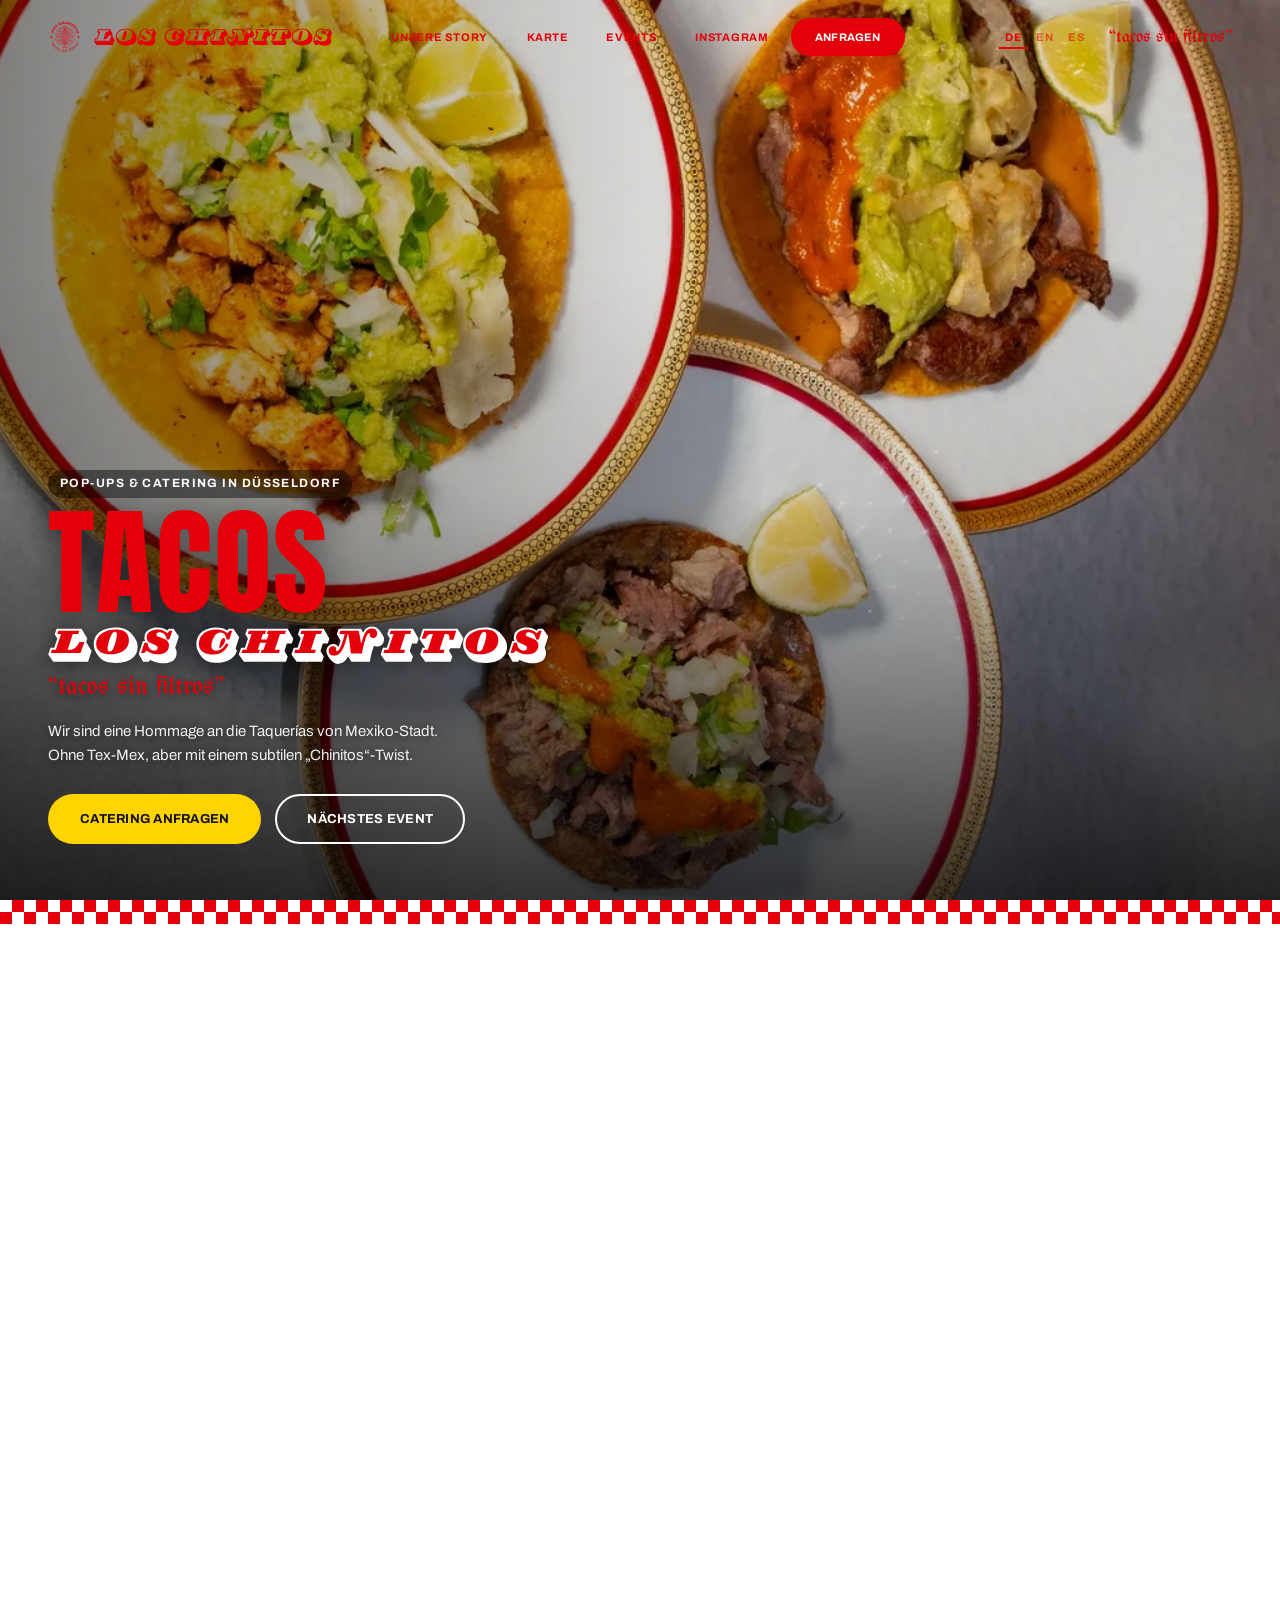
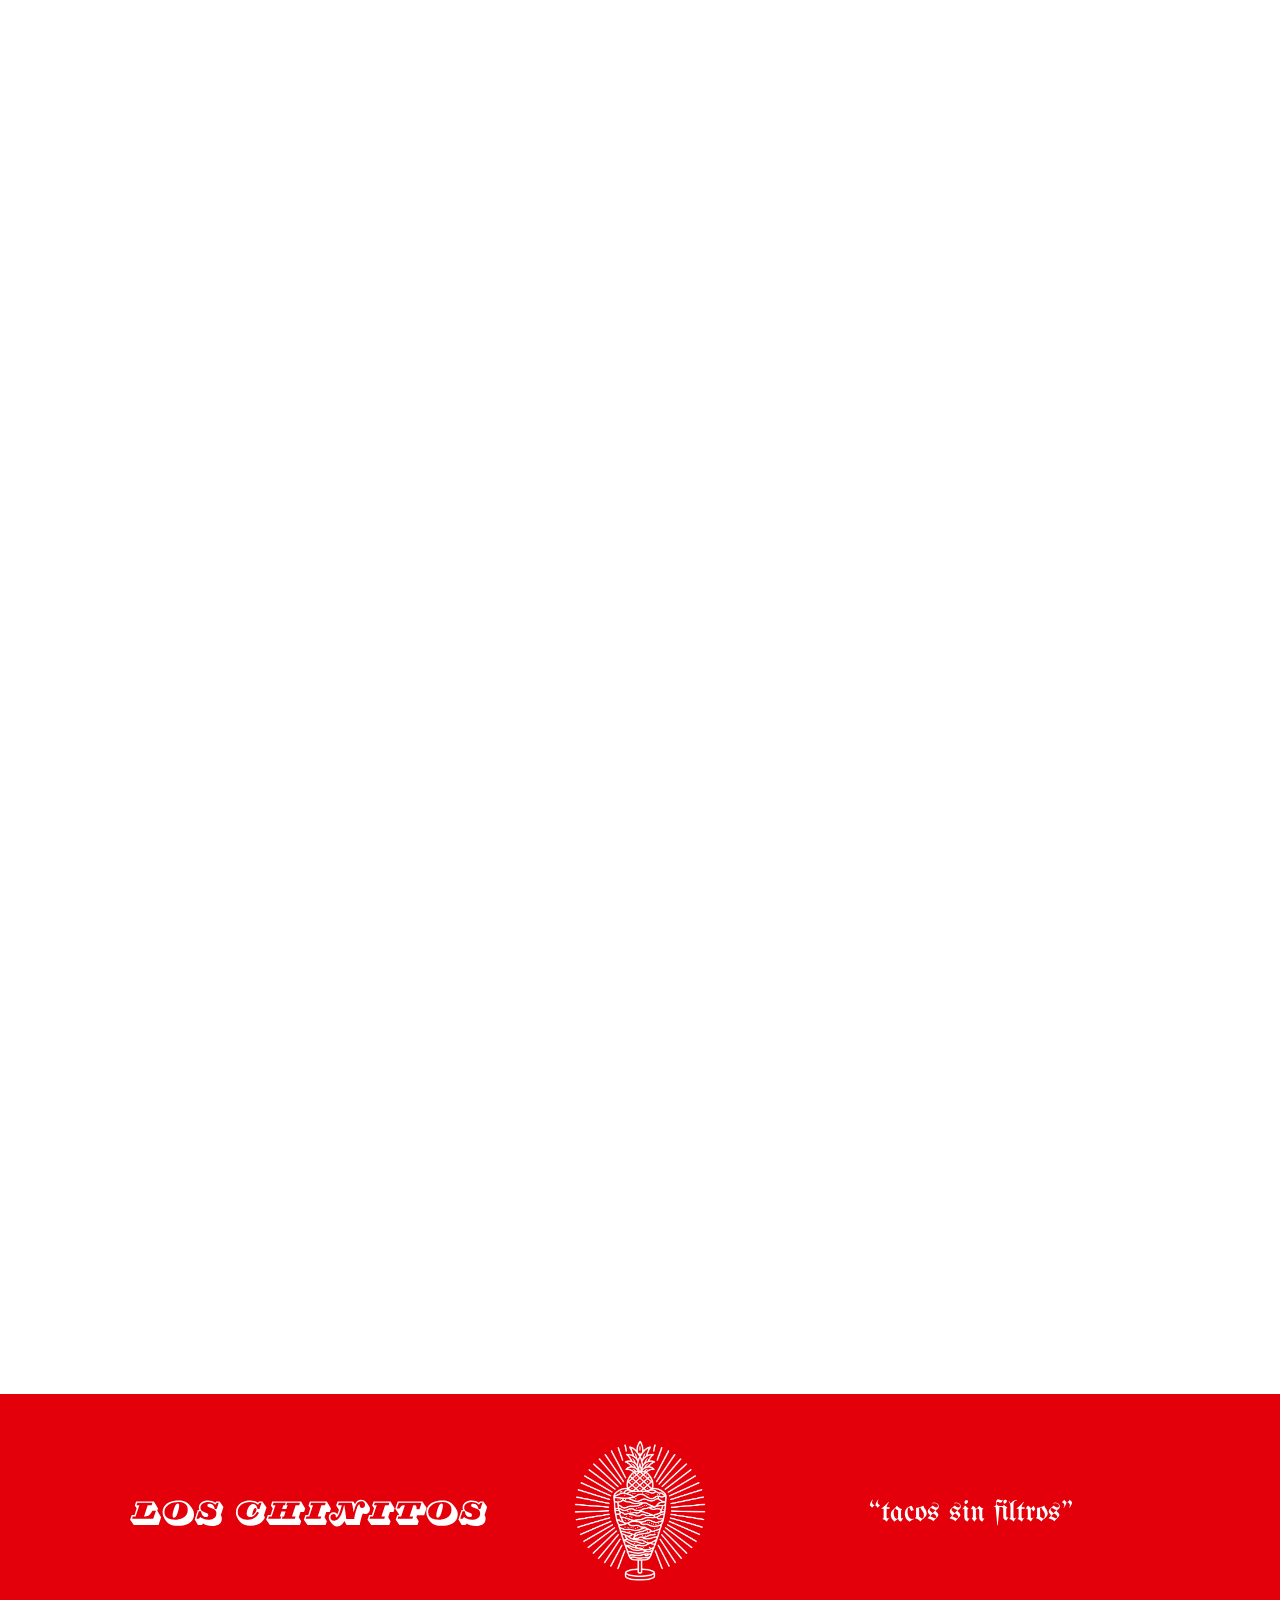
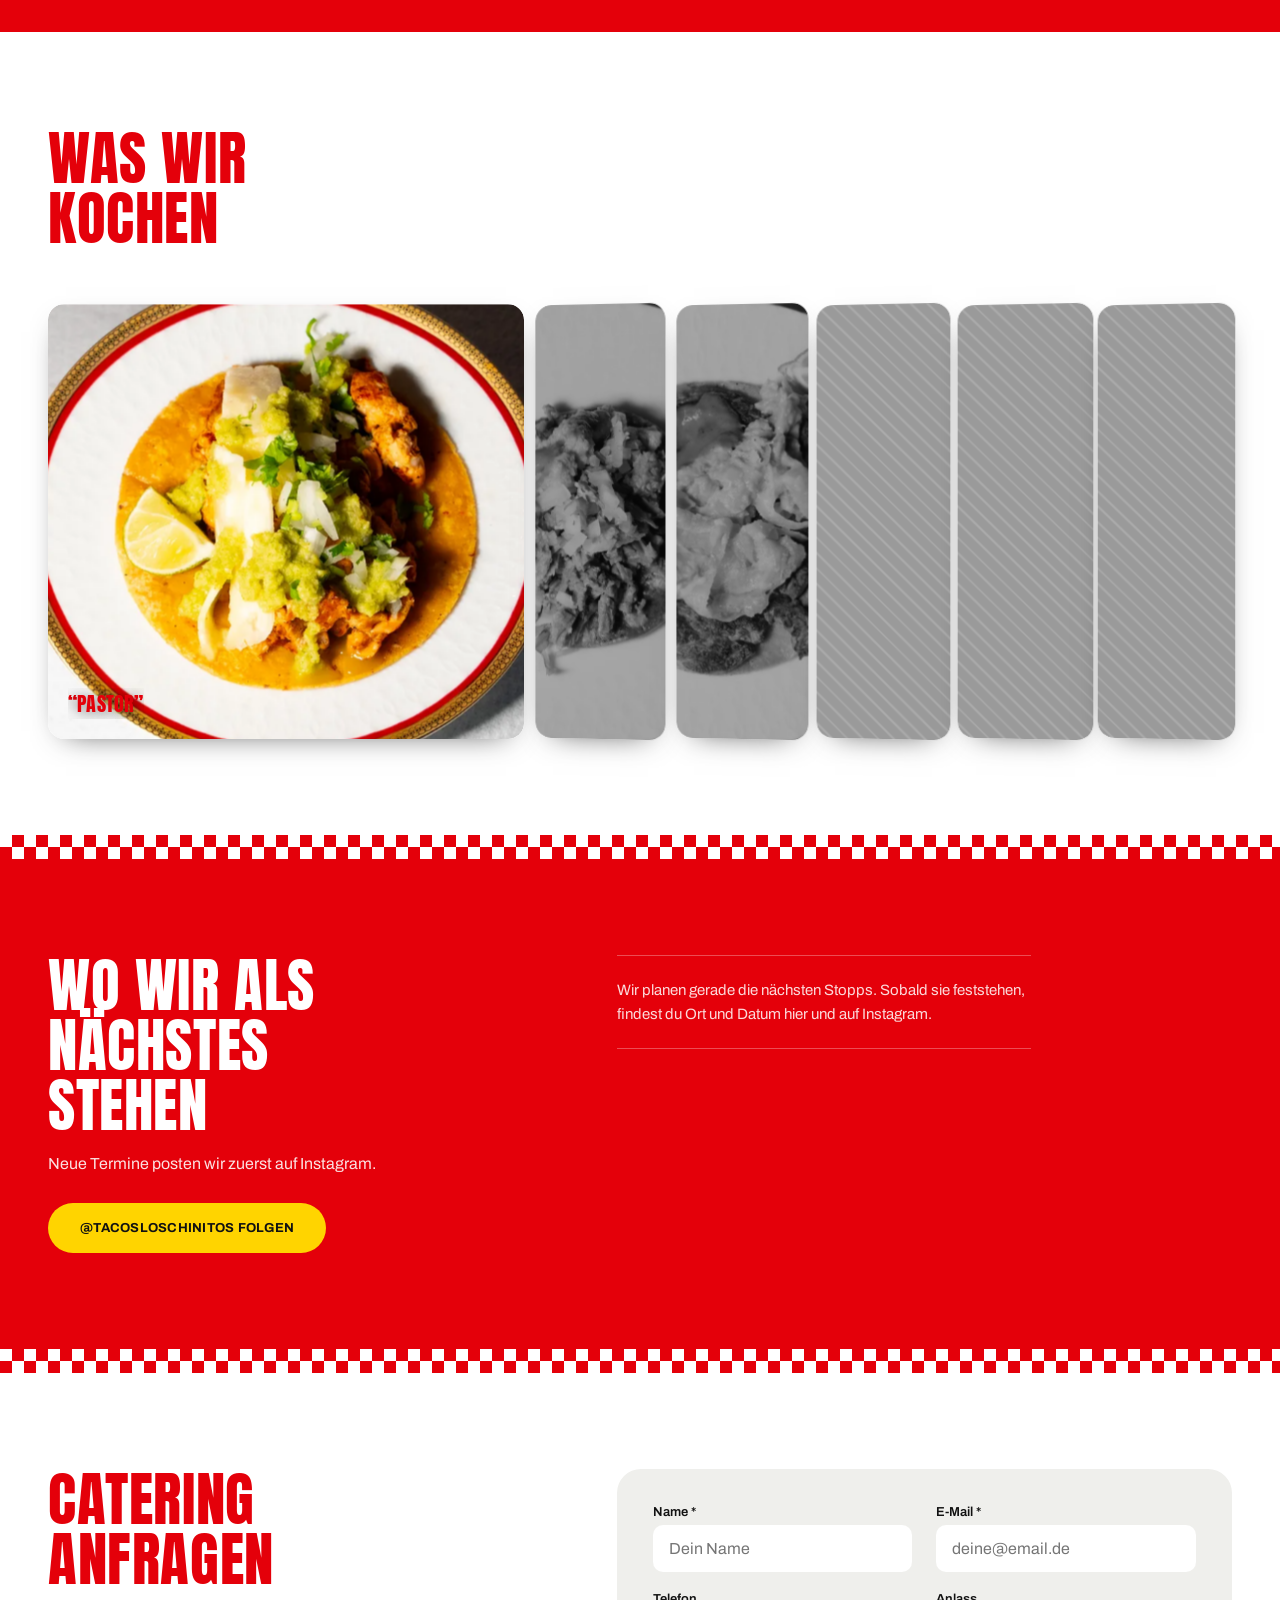
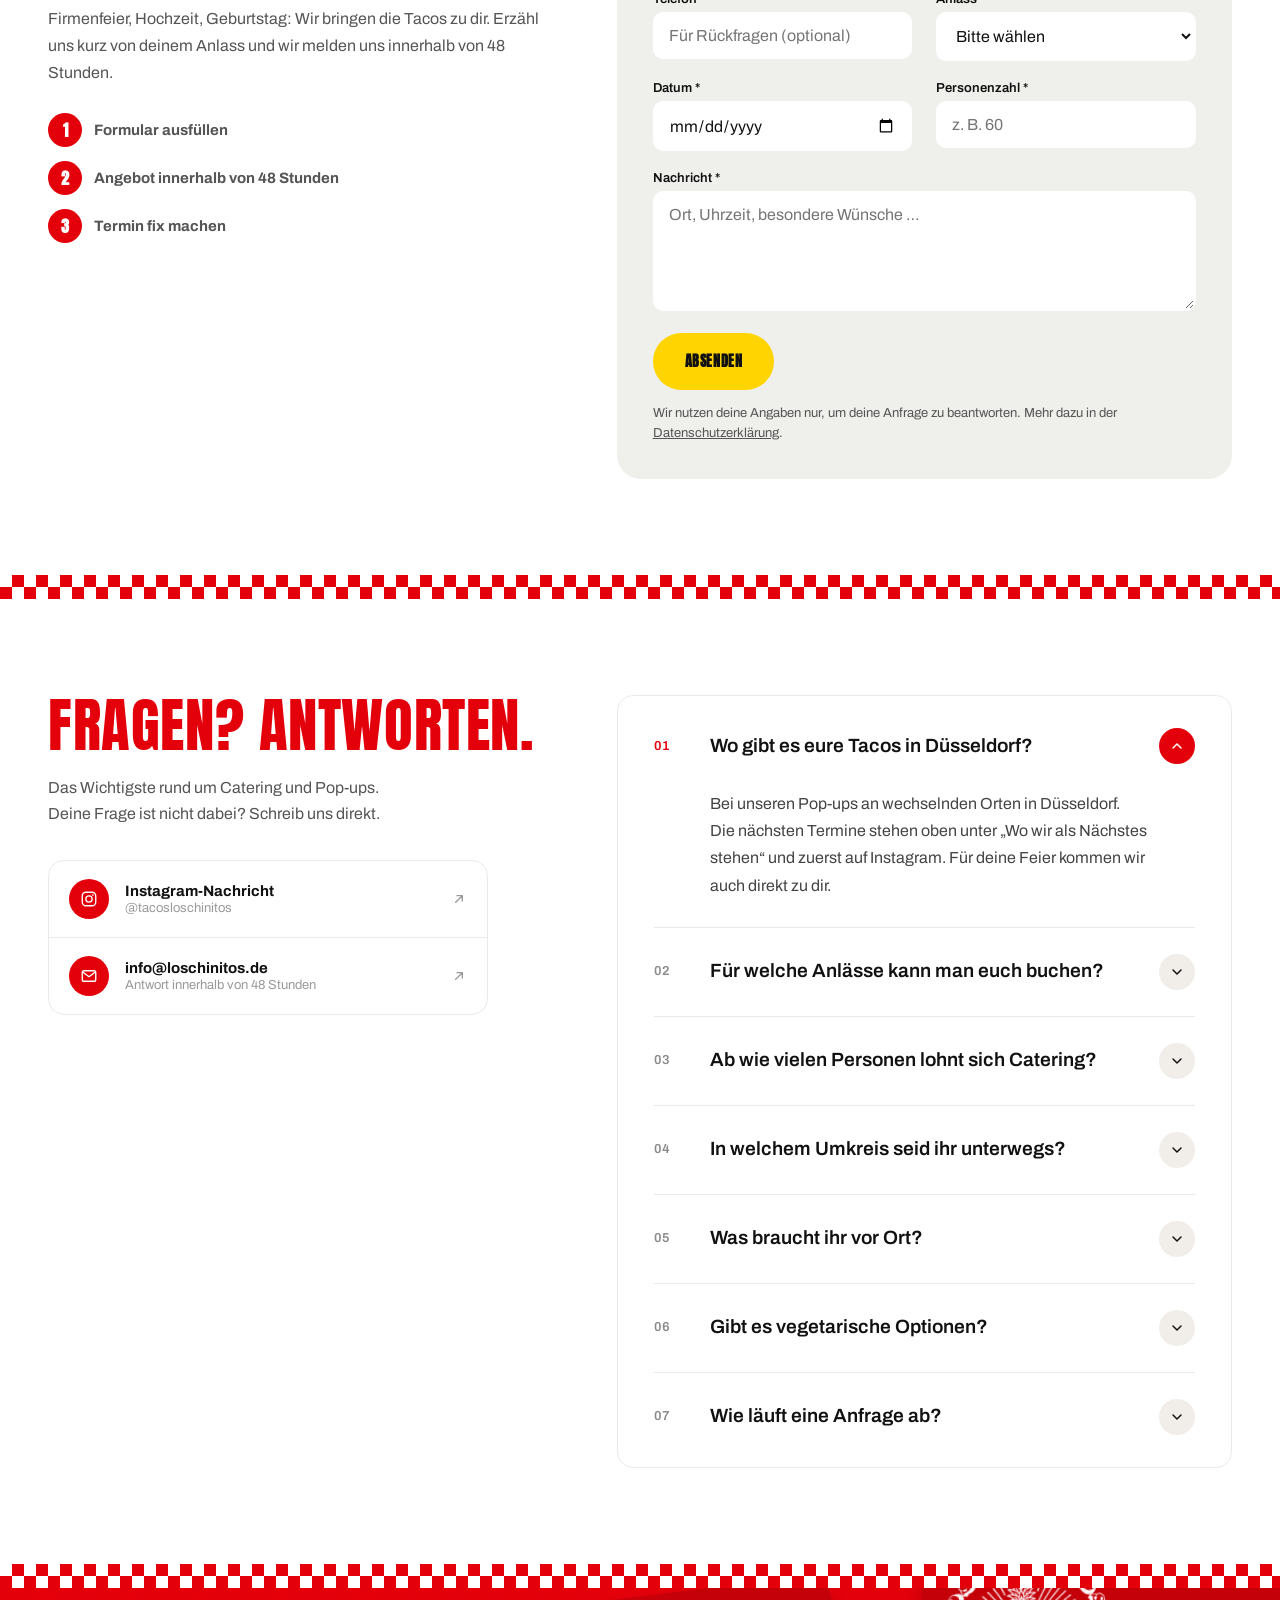
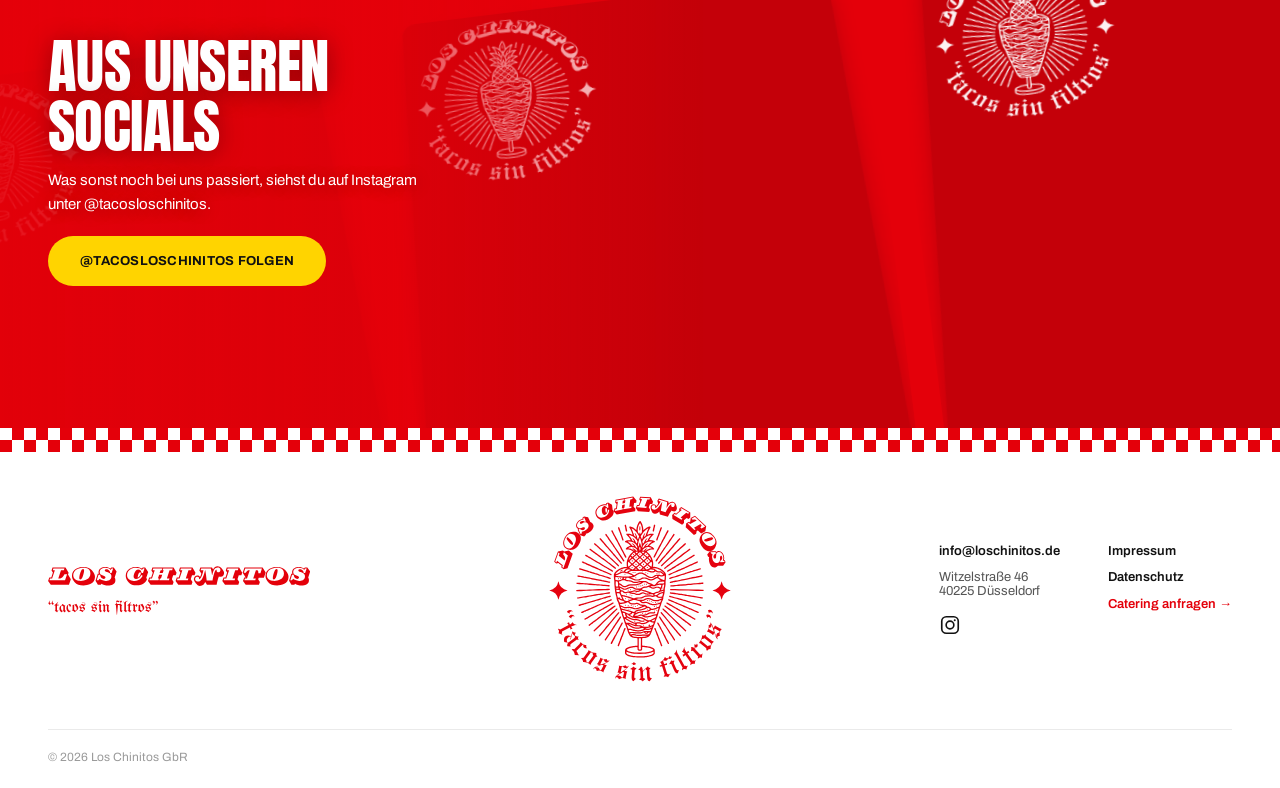
==== commit 28fbd5cc: "Faster images, pop-up dates in the HTML for search engines, 404 page - Responsive image sizes (srcse" ====
--- a/index.html
+++ b/index.html
@@ -28,14 +28,15 @@
 <meta property="og:image:alt" content="Los Chinitos: Emblem und Schriftzug auf Rot" />
 <meta name="twitter:card" content="summary_large_image" />
 
+<link rel="preload" as="image" href="hero-tacos-mobile.webp" imagesrcset="hero-tacos-mobile-600.webp 600w, hero-tacos-mobile-900.webp 900w, hero-tacos-mobile.webp 1200w" imagesizes="100vw" media="(max-width: 700px)" fetchpriority="high" />
+<link rel="preload" as="image" href="hero-tacos.webp" imagesrcset="hero-tacos-1280.webp 1280w, hero-tacos-1920.webp 1920w, hero-tacos.webp 2400w" imagesizes="100vw" media="(min-width: 701px)" fetchpriority="high" />
+<link rel="preload" href="fonts/anton-latin-400-normal.woff2" as="font" type="font/woff2" crossorigin />
+<link rel="preload" href="fonts/archivo-latin-400-normal.woff2" as="font" type="font/woff2" crossorigin />
 <link rel="stylesheet" href="css/style.css" />
 <script type="application/ld+json">
 {
  "@context": "https://schema.org",
- "@type": [
-  "Organization",
-  "FoodEstablishment"
- ],
+ "@type": "Organization",
  "@id": "https://loschinitos.de/#org",
  "name": "Los Chinitos",
  "legalName": "Los Chinitos GbR",
@@ -81,10 +82,24 @@
    "name": "Thanh-Ton Pham"
   }
  ],
- "servesCuisine": [
-  "Mexikanisch",
-  "Tacos",
-  "Street Food"
+ "makesOffer": [
+  {
+   "@type": "Offer",
+   "itemOffered": {
+    "@type": "Service",
+    "name": "Taco-Catering",
+    "serviceType": "Catering",
+    "description": "Taco-Catering für Firmenfeiern, Hochzeiten, Geburtstage und private Feiern in Düsseldorf und Umgebung.",
+    "areaServed": {
+     "@type": "City",
+     "name": "Düsseldorf"
+    },
+    "provider": {
+     "@id": "https://loschinitos.de/#org"
+    }
+   },
+   "url": "https://loschinitos.de/#anfragen"
+  }
  ]
 }
 </script>
@@ -152,6 +167,7 @@
  ]
 }
 </script>
+<!-- events-ld -->
 </head>
 <body id="top">
 
@@ -222,8 +238,8 @@
 <!-- ============ HERO ============ -->
 <section class="hero" id="hero">
   <picture>
-    <source media="(max-width: 700px)" srcset="hero-tacos-mobile.webp" />
-    <img class="hero-media" src="hero-tacos.webp" alt="Drei Tacos von oben auf Porzellantellern mit rotem Rand: Taco al Pastor, Ribeye Gaonera und Suadero mit Zwiebeln, Koriander, Salsa und Limette – Los Chinitos, Tacos aus Düsseldorf" data-i18n-alt="img.hero" width="2400" height="1350" fetchpriority="high" />
+    <source media="(max-width: 700px)" srcset="hero-tacos-mobile-600.webp 600w, hero-tacos-mobile-900.webp 900w, hero-tacos-mobile.webp 1200w" sizes="100vw" />
+    <img class="hero-media" src="hero-tacos.webp" srcset="hero-tacos-1280.webp 1280w, hero-tacos-1920.webp 1920w, hero-tacos.webp 2400w" sizes="100vw" alt="Drei Tacos von oben auf Porzellantellern mit rotem Rand: Taco al Pastor, Ribeye Gaonera und Suadero mit Zwiebeln, Koriander, Salsa und Limette – Los Chinitos, Tacos aus Düsseldorf" data-i18n-alt="img.hero" width="2400" height="1350" fetchpriority="high" />
   </picture>
   <div class="hero-scrim"></div>
   <div class="hero-inner">
@@ -266,7 +282,7 @@
         </div>
 
         <div class="story-img-block" data-story="img">
-          <img src="founders-story-v2.webp" loading="lazy" decoding="async" width="1600" height="2000" alt="Die drei Gründer von Los Chinitos, Toni, Linh und Mato, vor einem roten Strahlenkranz mit dem Schriftzug „We are Los Chinitos“" data-i18n-alt="story.imgAlt" />
+          <img src="founders-story-v2.webp" srcset="founders-story-v2-700.webp 700w, founders-story-v2-1000.webp 1000w, founders-story-v2.webp 1600w" sizes="(max-width: 900px) 90vw, 36vw" loading="lazy" decoding="async" width="1600" height="2000" alt="Die drei Gründer von Los Chinitos, Toni, Linh und Mato, vor einem roten Strahlenkranz mit dem Schriftzug „We are Los Chinitos“" data-i18n-alt="story.imgAlt" />
           <div class="story-names">
             <span class="quoted">TONI</span>
             <span class="quoted">LINH</span>
@@ -322,7 +338,7 @@
          data-default-index="0" data-expand-ratio="0.42" data-parallax="0.5" data-tilt="8" data-trigger="hover">
       <div class="ag-panel" role="listitem" tabindex="0" aria-label="Pastor">
         <span class="ag-panel__frame">
-          <span class="ag-panel__media"><img src="taco_pastor.webp" alt="Taco al Pastor von Los Chinitos: mariniertes Fleisch auf Maistortilla mit Zwiebeln, Koriander, grüner Salsa und Limette" data-i18n-alt="img.pastor" loading="lazy" draggable="false" /></span>
+          <span class="ag-panel__media"><img src="taco_pastor.webp" srcset="taco_pastor-480.webp 480w, taco_pastor-800.webp 800w, taco_pastor-1200.webp 1200w, taco_pastor.webp 1600w" sizes="(max-width: 768px) 92vw, 660px" alt="Taco al Pastor von Los Chinitos: mariniertes Fleisch auf Maistortilla mit Zwiebeln, Koriander, grüner Salsa und Limette" data-i18n-alt="img.pastor" loading="lazy" draggable="false" /></span>
           <span class="ag-panel__overlay" aria-hidden="true"></span>
           <span class="ag-panel__dim" aria-hidden="true"></span>
         </span>
@@ -330,7 +346,7 @@
       </div>
       <div class="ag-panel" role="listitem" tabindex="0" aria-label="Suadero">
         <span class="ag-panel__frame">
-          <span class="ag-panel__media"><img src="taco_suadero.webp" alt="Taco de Suadero von Los Chinitos: zartes, fein geschnittenes Rindfleisch auf Maistortilla mit Zwiebeln, Koriander, Salsa und Limette" data-i18n-alt="img.suadero" loading="lazy" draggable="false" /></span>
+          <span class="ag-panel__media"><img src="taco_suadero.webp" srcset="taco_suadero-480.webp 480w, taco_suadero-800.webp 800w, taco_suadero-1200.webp 1200w, taco_suadero.webp 1600w" sizes="(max-width: 768px) 92vw, 660px" alt="Taco de Suadero von Los Chinitos: zartes, fein geschnittenes Rindfleisch auf Maistortilla mit Zwiebeln, Koriander, Salsa und Limette" data-i18n-alt="img.suadero" loading="lazy" draggable="false" /></span>
           <span class="ag-panel__overlay" aria-hidden="true"></span>
           <span class="ag-panel__dim" aria-hidden="true"></span>
         </span>
@@ -338,7 +354,7 @@
       </div>
       <div class="ag-panel" role="listitem" tabindex="0" aria-label="Ribeye Gaonera">
         <span class="ag-panel__frame">
-          <span class="ag-panel__media"><img src="taco_ribeye.webp" alt="Taco de Ribeye Gaonera von Los Chinitos: Ribeye-Steak auf Maistortilla mit Guacamole, Salsa roja, gerösteten Zwiebeln und Limette" data-i18n-alt="img.ribeye" loading="lazy" draggable="false" /></span>
+          <span class="ag-panel__media"><img src="taco_ribeye.webp" srcset="taco_ribeye-480.webp 480w, taco_ribeye-800.webp 800w, taco_ribeye-1200.webp 1200w, taco_ribeye.webp 1600w" sizes="(max-width: 768px) 92vw, 660px" alt="Taco de Ribeye Gaonera von Los Chinitos: Ribeye-Steak auf Maistortilla mit Guacamole, Salsa roja, gerösteten Zwiebeln und Limette" data-i18n-alt="img.ribeye" loading="lazy" draggable="false" /></span>
           <span class="ag-panel__overlay" aria-hidden="true"></span>
           <span class="ag-panel__dim" aria-hidden="true"></span>
         </span>
@@ -388,7 +404,9 @@
       </div>
 
       <div class="events-right" id="events-list" aria-live="polite">
+        <!-- events:start (filled at deploy time by tools/build-events.js) -->
         <p class="events-empty" data-i18n="events.empty">Wir planen gerade die nächsten Stopps. Sobald sie feststehen, findest du Ort und Datum hier und auf Instagram.</p>
+        <!-- events:end -->
       </div>
     </div>
   </div>
@@ -671,6 +689,7 @@
 <script src="js/i18n.js"></script>
 <script src="js/main.js"></script>
 <script src="js/consent.js"></script>
+<script src="js/events-render.js"></script>
 <script src="js/live-data.js"></script>
 <script src="js/faq.js"></script>
 <script>
